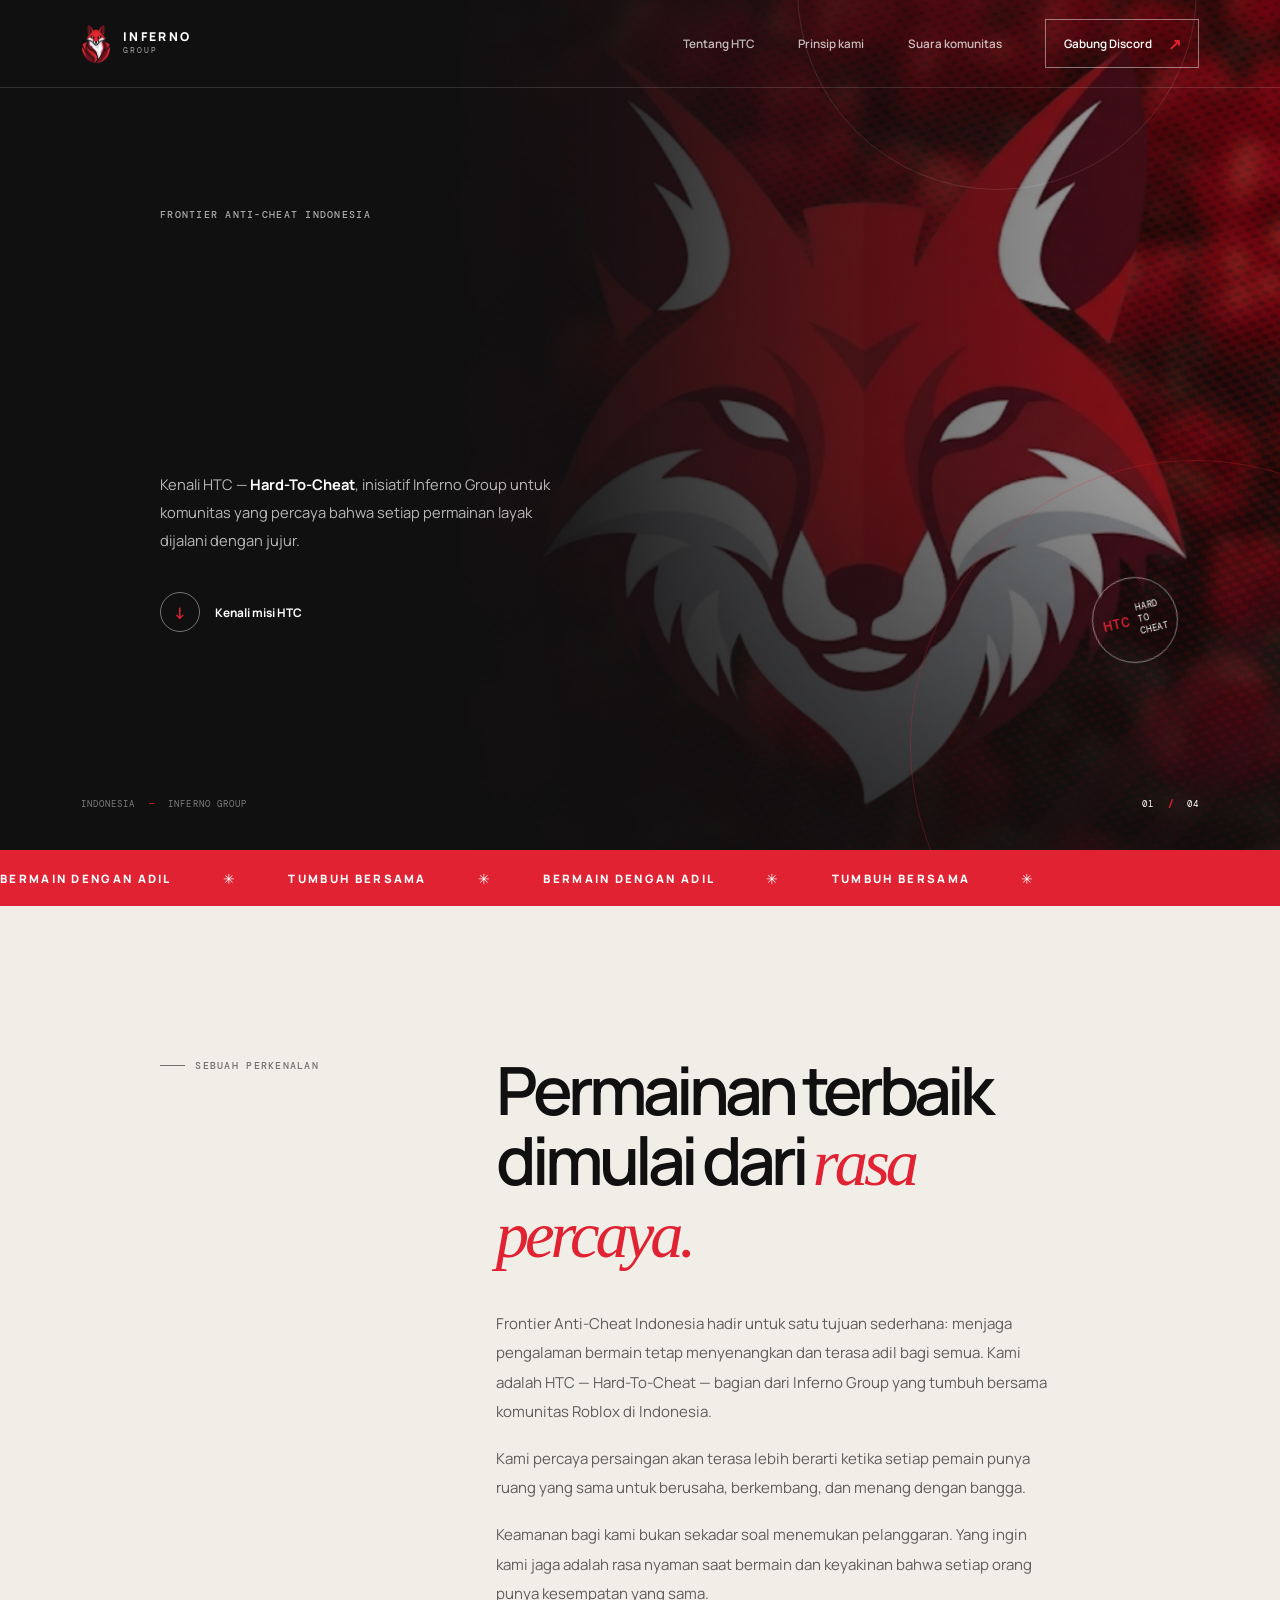
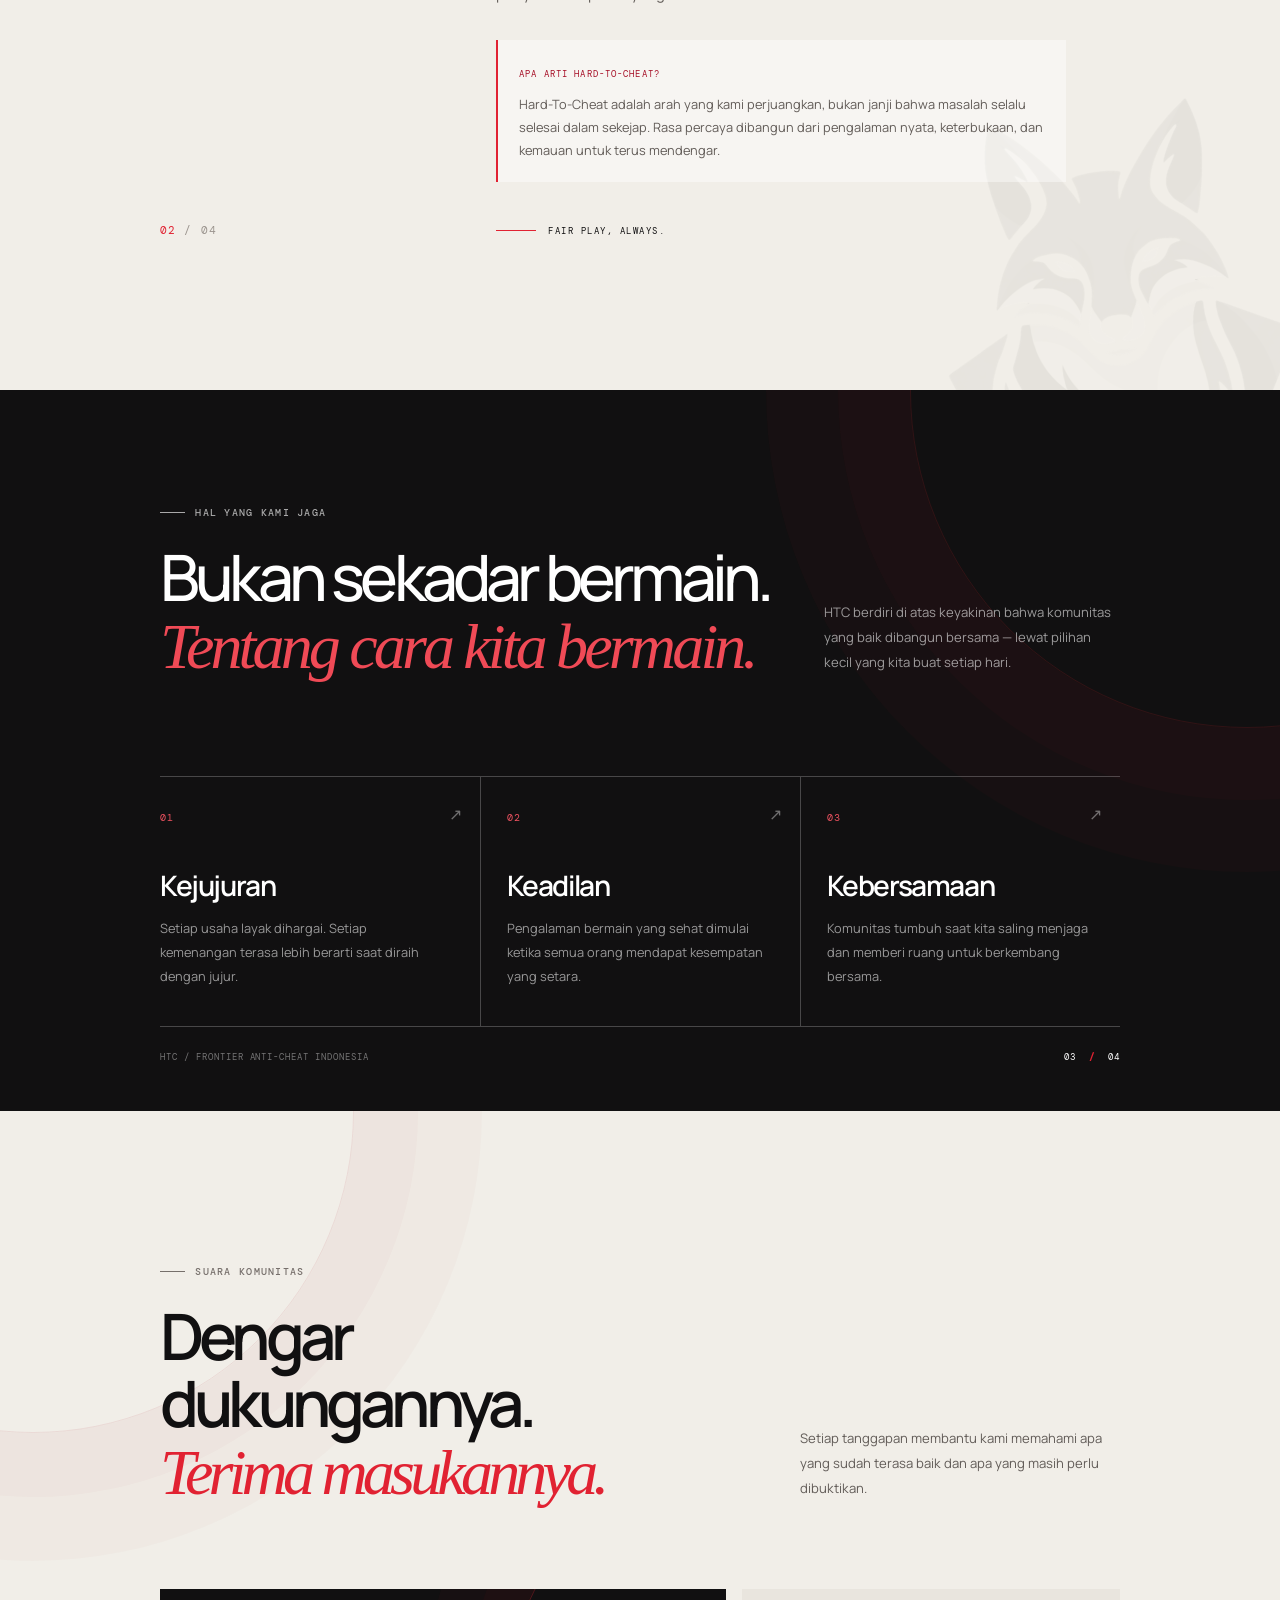
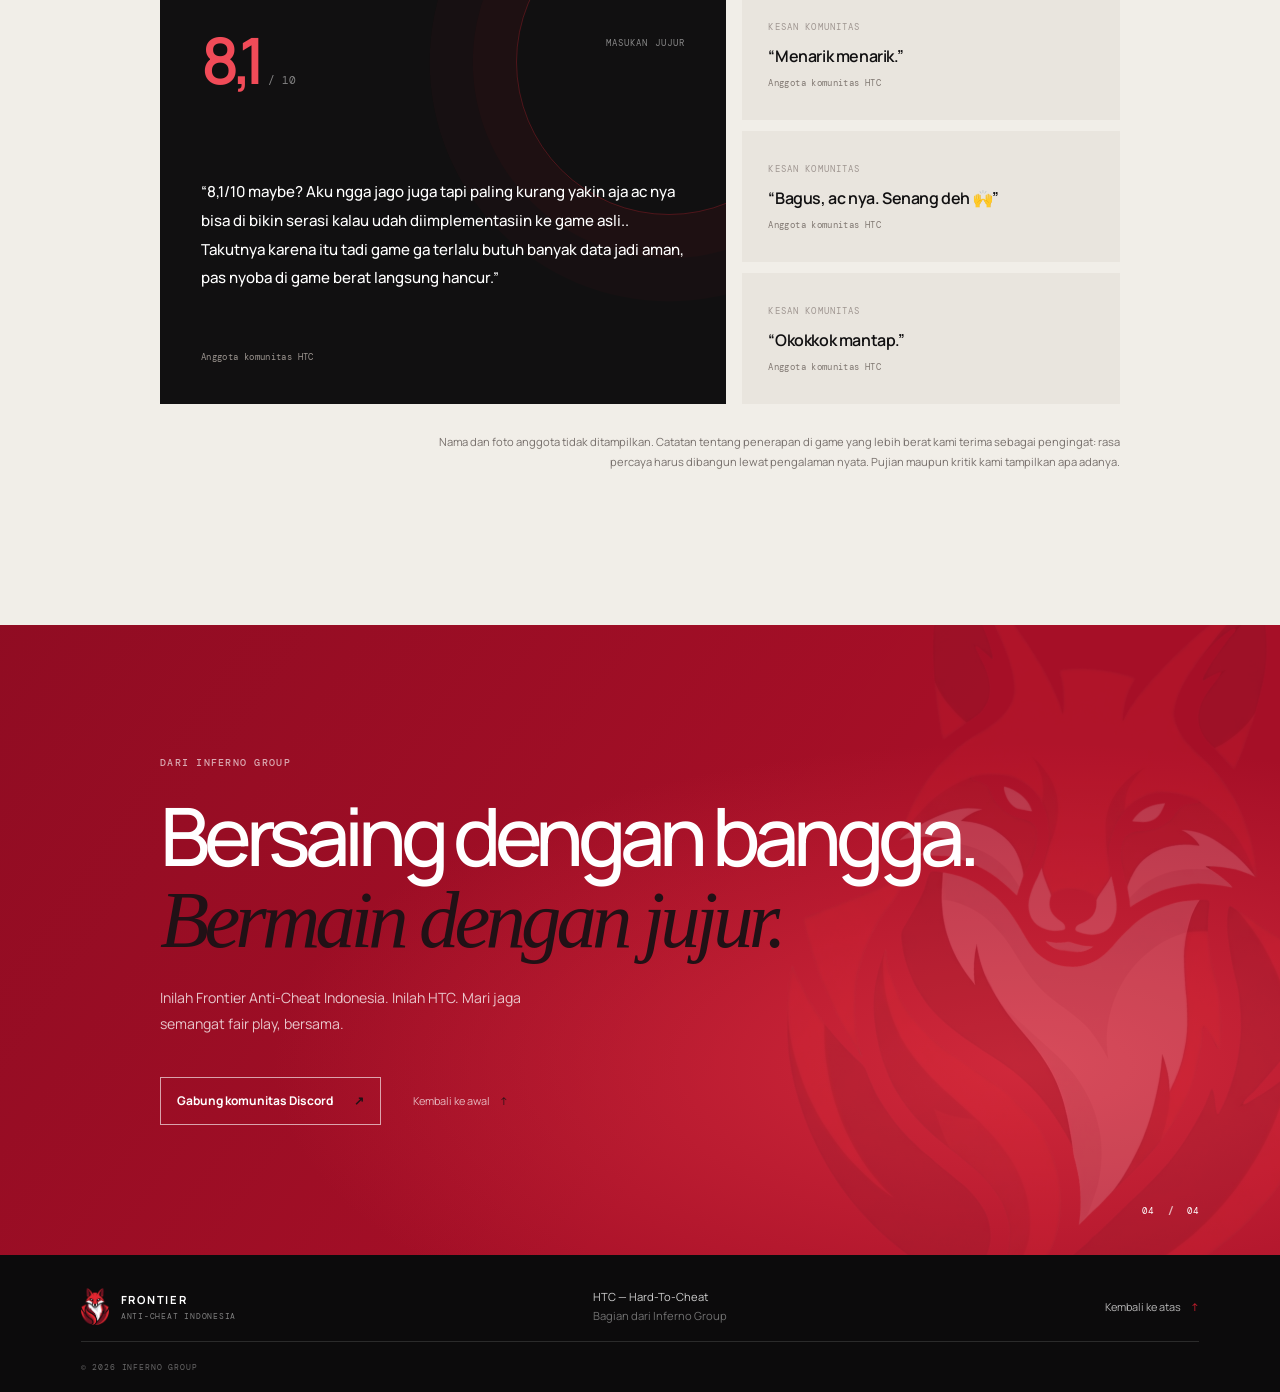
==== site/index.html @ bfa8ae2d "Expand HTC introduction and community feedback" ====
<!doctype html>
<html lang="id">
  <head>
    <meta charset="utf-8">
    <meta name="viewport" content="width=device-width, initial-scale=1">
    <meta name="theme-color" content="#111011">
    <meta name="description" content="Kenali Frontier Anti-Cheat Indonesia — HTC (Hard-To-Cheat), bagian dari Inferno Group. Bersama menjaga ruang bermain yang lebih adil.">
    <title>Frontier Anti-Cheat Indonesia — HTC</title>
    <link rel="icon" type="image/png" href="assets/inferno-group-mark.png">
    <link rel="stylesheet" href="styles.css">
    <script src="script.js" defer></script>
  </head>
  <body>
    <a class="skip-link" href="#main">Lewati ke konten</a>
    <div class="scroll-line" aria-hidden="true"><span id="scroll-progress"></span></div>

    <header class="site-header" id="top">
      <a class="brand" href="#top" aria-label="Frontier Anti-Cheat Indonesia, beranda">
        <img class="brand__mark" src="assets/inferno-group-mark.png" alt="">
        <span class="brand__name"><strong>INFERNO</strong><span>GROUP</span></span>
      </a>

      <button class="menu-toggle" type="button" aria-expanded="false" aria-controls="primary-nav">
        <span class="menu-toggle__label">Menu</span>
        <span class="menu-toggle__icon" aria-hidden="true"><i></i><i></i></span>
      </button>

      <nav class="nav" id="primary-nav" aria-label="Navigasi utama">
        <a href="#tentang">Tentang HTC</a>
        <a href="#prinsip">Prinsip kami</a>
        <a href="#komunitas">Suara komunitas</a>
        <a class="nav__cta" href="https://discord.gg/inferno-studios-roblox-store-1349219570304421979" target="_blank" rel="noopener noreferrer">Gabung Discord <span aria-hidden="true">↗</span></a>
      </nav>
    </header>

    <main id="main">
      <section class="hero" aria-labelledby="hero-title">
        <div class="hero__art" aria-hidden="true">
          <img src="assets/inferno-group-banner.webp" alt="">
          <span class="hero__shade"></span>
          <span class="hero__ring hero__ring--one"></span>
          <span class="hero__ring hero__ring--two"></span>
        </div>
        <div class="hero__content">
          <p class="eyebrow hero__eyebrow" data-reveal>FRONTIER ANTI-CHEAT INDONESIA</p>
          <h1 id="hero-title" data-reveal>Ruang bermain<br><em>yang lebih adil.</em></h1>
          <p class="hero__intro" data-reveal>Kenali HTC — <strong>Hard-To-Cheat</strong>, inisiatif Inferno Group untuk komunitas yang percaya bahwa setiap permainan layak dijalani dengan jujur.</p>
          <a class="round-link" href="#tentang" data-reveal>
            <span class="round-link__icon" aria-hidden="true">↓</span>
            <span>Kenali misi HTC</span>
          </a>
        </div>
        <div class="hero__meta" aria-hidden="true">
          <span>INDONESIA <i>—</i> INFERNO GROUP</span>
          <span class="hero__index">01 <b>/</b> 04</span>
        </div>
        <div class="hero__stamp" aria-hidden="true"><span>HTC</span><i>HARD<br>TO<br>CHEAT</i></div>
      </section>

      <div class="ticker" aria-label="Bermain dengan adil, tumbuh bersama">
        <div class="ticker__track" aria-hidden="true">
          <span>BERMAIN DENGAN ADIL</span><b>✳</b><span>TUMBUH BERSAMA</span><b>✳</b>
          <span>BERMAIN DENGAN ADIL</span><b>✳</b><span>TUMBUH BERSAMA</span><b>✳</b>
        </div>
      </div>

      <section class="manifesto section-pad" id="tentang" aria-labelledby="manifesto-title">
        <div class="manifesto__aside" data-reveal>
          <p class="eyebrow"><span class="eyebrow__line"></span> SEBUAH PERKENALAN</p>
          <span class="manifesto__number">02<span> / 04</span></span>
        </div>
        <div class="manifesto__copy" data-reveal>
          <h2 id="manifesto-title">Permainan terbaik<br>dimulai dari <em>rasa percaya.</em></h2>
          <p>Frontier Anti-Cheat Indonesia hadir untuk satu tujuan sederhana: menjaga pengalaman bermain tetap menyenangkan dan terasa adil bagi semua. Kami adalah HTC — Hard-To-Cheat — bagian dari Inferno Group yang tumbuh bersama komunitas Roblox di Indonesia.</p>
          <p>Kami percaya persaingan akan terasa lebih berarti ketika setiap pemain punya ruang yang sama untuk berusaha, berkembang, dan menang dengan bangga.</p>
          <p>Keamanan bagi kami bukan sekadar soal menemukan pelanggaran. Yang ingin kami jaga adalah rasa nyaman saat bermain dan keyakinan bahwa setiap orang punya kesempatan yang sama.</p>
          <div class="manifesto__note" data-reveal>
            <span class="manifesto__note-label">APA ARTI HARD-TO-CHEAT?</span>
            <p>Hard-To-Cheat adalah arah yang kami perjuangkan, bukan janji bahwa masalah selalu selesai dalam sekejap. Rasa percaya dibangun dari pengalaman nyata, keterbukaan, dan kemauan untuk terus mendengar.</p>
          </div>
          <div class="signature"><span class="signature__rule"></span><span>FAIR PLAY, ALWAYS.</span></div>
        </div>
        <div class="manifesto__fox" aria-hidden="true"><img src="assets/inferno-group-mark.png" alt=""></div>
      </section>

      <section class="principles" id="prinsip" aria-labelledby="principles-title">
        <div class="principles__head">
          <div data-reveal>
            <p class="eyebrow eyebrow--light"><span class="eyebrow__line"></span> HAL YANG KAMI JAGA</p>
            <h2 id="principles-title">Bukan sekadar bermain.<br><em>Tentang cara kita bermain.</em></h2>
          </div>
          <p class="principles__lead" data-reveal>HTC berdiri di atas keyakinan bahwa komunitas yang baik dibangun bersama — lewat pilihan kecil yang kita buat setiap hari.</p>
        </div>
        <div class="principles__list">
          <article class="principle" data-reveal>
            <span class="principle__number">01</span>
            <h3>Kejujuran</h3>
            <p>Setiap usaha layak dihargai. Setiap kemenangan terasa lebih berarti saat diraih dengan jujur.</p>
            <span class="principle__mark" aria-hidden="true">↗</span>
          </article>
          <article class="principle" data-reveal>
            <span class="principle__number">02</span>
            <h3>Keadilan</h3>
            <p>Pengalaman bermain yang sehat dimulai ketika semua orang mendapat kesempatan yang setara.</p>
            <span class="principle__mark" aria-hidden="true">↗</span>
          </article>
          <article class="principle" data-reveal>
            <span class="principle__number">03</span>
            <h3>Kebersamaan</h3>
            <p>Komunitas tumbuh saat kita saling menjaga dan memberi ruang untuk berkembang bersama.</p>
            <span class="principle__mark" aria-hidden="true">↗</span>
          </article>
        </div>
        <div class="principles__bottom" aria-hidden="true"><span>HTC / FRONTIER ANTI-CHEAT INDONESIA</span><span>03 <b>/</b> 04</span></div>
      </section>

      <section class="voices section-pad" id="komunitas" aria-labelledby="voices-title">
        <div class="voices__head" data-reveal>
          <div>
            <p class="eyebrow"><span class="eyebrow__line"></span> SUARA KOMUNITAS</p>
            <h2 id="voices-title">Dengar dukungannya.<br><em>Terima masukannya.</em></h2>
          </div>
          <p>Setiap tanggapan membantu kami memahami apa yang sudah terasa baik dan apa yang masih perlu dibuktikan.</p>
        </div>
        <div class="voices__grid">
          <article class="review review--feature" data-reveal>
            <div class="review__top"><span class="review__rating">8,1<span> / 10</span></span><span class="review__label">MASUKAN JUJUR</span></div>
            <blockquote>“8,1/10 maybe? Aku ngga jago juga tapi paling kurang yakin aja ac nya bisa di bikin serasi kalau udah diimplementasiin ke game asli.. Takutnya karena itu tadi game ga terlalu butuh banyak data jadi aman, pas nyoba di game berat langsung hancur.”</blockquote>
            <p class="review__source">Anggota komunitas HTC</p>
          </article>
          <div class="voices__shorts">
            <article class="review review--short" data-reveal>
              <span class="review__label">KESAN KOMUNITAS</span>
              <blockquote>“Menarik menarik.”</blockquote>
              <p class="review__source">Anggota komunitas HTC</p>
            </article>
            <article class="review review--short" data-reveal>
              <span class="review__label">KESAN KOMUNITAS</span>
              <blockquote>“Bagus, ac nya. Senang deh 🙌”</blockquote>
              <p class="review__source">Anggota komunitas HTC</p>
            </article>
            <article class="review review--short review--last" data-reveal>
              <span class="review__label">KESAN KOMUNITAS</span>
              <blockquote>“Okokkok mantap.”</blockquote>
              <p class="review__source">Anggota komunitas HTC</p>
            </article>
          </div>
        </div>
        <p class="voices__note" data-reveal>Nama dan foto anggota tidak ditampilkan. Catatan tentang penerapan di game yang lebih berat kami terima sebagai pengingat: rasa percaya harus dibangun lewat pengalaman nyata. Pujian maupun kritik kami tampilkan apa adanya.</p>
      </section>

      <section class="closing" id="penutup" aria-labelledby="closing-title">
        <div class="closing__art" aria-hidden="true"><img src="assets/inferno-group-mark.png" alt=""></div>
        <div class="closing__content" data-reveal>
          <p class="eyebrow eyebrow--light">DARI INFERNO GROUP</p>
          <h2 id="closing-title">Bersaing dengan bangga.<br><em>Bermain dengan jujur.</em></h2>
          <p>Inilah Frontier Anti-Cheat Indonesia. Inilah HTC. Mari jaga semangat fair play, bersama.</p>
          <div class="closing__actions">
            <a class="closing__link closing__link--discord" href="https://discord.gg/inferno-studios-roblox-store-1349219570304421979" target="_blank" rel="noopener noreferrer"><span>Gabung komunitas Discord</span><span aria-hidden="true">↗</span></a>
            <a class="closing__back" href="#top">Kembali ke awal <span aria-hidden="true">↑</span></a>
          </div>
        </div>
        <span class="closing__note" aria-hidden="true">04 <b>/</b> 04</span>
      </section>
    </main>

    <footer class="site-footer">
      <a class="footer-brand" href="#top" aria-label="Kembali ke atas">
        <img src="assets/inferno-group-mark.png" alt="">
        <span><strong>FRONTIER</strong><small>ANTI-CHEAT INDONESIA</small></span>
      </a>
      <p>HTC — Hard-To-Cheat<br><span>Bagian dari Inferno Group</span></p>
      <a class="footer-top" href="#top">Kembali ke atas <span aria-hidden="true">↑</span></a>
      <small class="footer-copy">© <span id="year">2026</span> INFERNO GROUP</small>
    </footer>
  </body>
</html>
---- site/styles.css ----
@import url('https://fonts.googleapis.com/css2?family=DM+Mono:wght@400;500&family=Manrope:wght@400;500;600;700;800&display=swap');

:root {
  color-scheme: light;
  --ink: #111011;
  --ink-soft: #292628;
  --paper: #f1eee8;
  --paper-warm: #e9e5de;
  --muted: #a7a09a;
  --red: #e12232;
  --red-dark: #a60f27;
  --line: rgba(17, 16, 17, .16);
  --mono: 'DM Mono', 'Courier New', monospace;
  --sans: 'Manrope', 'Arial', sans-serif;
}

* { box-sizing: border-box; }
html { scroll-behavior: smooth; scroll-padding-top: 5.5rem; }
body { margin: 0; background: var(--paper); color: var(--ink); font-family: var(--sans); -webkit-font-smoothing: antialiased; }
::selection { color: #fff; background: var(--red); }
a { color: inherit; text-decoration: none; }
button { color: inherit; font: inherit; }
:focus-visible { outline: 2px solid var(--red); outline-offset: 4px; }

.skip-link { position: fixed; z-index: 100; top: .75rem; left: .75rem; padding: .75rem 1rem; color: #fff; background: var(--red); transform: translateY(-160%); }
.skip-link:focus { transform: translateY(0); }
.scroll-line { position: fixed; z-index: 50; top: 0; left: 0; width: 100%; height: 2px; pointer-events: none; }
.scroll-line span { display: block; height: 100%; width: 0; background: var(--red); }

.site-header { position: absolute; z-index: 20; top: 0; left: 0; display: flex; align-items: center; justify-content: space-between; width: 100%; height: 88px; padding: 0 clamp(1.25rem, 6.3vw, 7.5rem); color: #fff; border-bottom: 1px solid rgba(255,255,255,.14); }
.brand { display: inline-flex; align-items: center; gap: .7rem; }
.brand__mark { display: block; width: 31px; height: 38px; object-fit: contain; }
.brand__name { display: grid; gap: 1px; line-height: 1; letter-spacing: .15em; }
.brand__name strong { font-size: .76rem; font-weight: 800; }
.brand__name span { color: rgba(255,255,255,.62); font: .52rem var(--mono); letter-spacing: .26em; }
.nav { display: flex; align-items: center; gap: clamp(1.5rem, 3.4vw, 3.8rem); font-size: .73rem; font-weight: 600; }
.nav > a:not(.nav__cta) { color: rgba(255,255,255,.72); transition: color .2s ease; }
.nav > a:not(.nav__cta):hover { color: #fff; }
.nav > a[aria-current="location"]:not(.nav__cta) { color: #fff; text-decoration: underline; text-decoration-color: var(--red); text-underline-offset: .45rem; }
.nav__cta { display: inline-flex; align-items: center; gap: 1rem; padding: .76rem 1.1rem; border: 1px solid rgba(255,255,255,.45); transition: background .2s ease, color .2s ease, border-color .2s ease; }
.nav__cta:hover { color: var(--ink); background: var(--paper); border-color: var(--paper); }
.nav__cta span { color: var(--red); font-size: 1rem; }
.menu-toggle { display: none; }

.hero { position: relative; isolation: isolate; display: flex; min-height: min(850px, 100svh); min-height: max(700px, min(850px, 100svh)); overflow: hidden; align-items: center; padding: 140px clamp(1.25rem, 12.5vw, 15rem) 118px clamp(1.25rem, 12.5vw, 15rem); color: #fff; background: var(--ink); }
.hero__art { position: absolute; z-index: -2; inset: 0 0 0 35%; overflow: hidden; transition: transform .7s cubic-bezier(.2,.7,.2,1); will-change: transform; }
.hero__art > img { width: 100%; height: 100%; object-fit: cover; object-position: 48% 50%; opacity: .78; transform: scale(1.06); animation: art-arrive 1.6s cubic-bezier(.2,.7,.2,1) both, art-drift 22s ease-in-out 1.6s infinite alternate; }
.hero__shade { position: absolute; inset: 0; background: linear-gradient(90deg, #111011 0%, rgba(17,16,17,.95) 12%, rgba(17,16,17,.55) 48%, rgba(17,16,17,.08) 100%), linear-gradient(0deg, rgba(17,16,17,.66), transparent 45%); }
.hero__content { position: relative; z-index: 1; width: min(660px, 62vw); padding-bottom: 2rem; }
.eyebrow { display: flex; align-items: center; gap: .65rem; margin: 0 0 1.6rem; color: #766f6b; font: 500 .61rem var(--mono); letter-spacing: .13em; }
.hero__eyebrow, .eyebrow--light { color: rgba(255,255,255,.64); }
.eyebrow__line { display: inline-block; width: 25px; height: 1px; background: currentColor; }
.hero h1 { margin: 0; font-size: clamp(3.7rem, 7.45vw, 7.6rem); font-weight: 600; letter-spacing: -.078em; line-height: .99; }
.hero h1 em, .manifesto h2 em, .principles h2 em, .closing h2 em { color: var(--red); font-family: Georgia, 'Times New Roman', serif; font-weight: 400; letter-spacing: -.06em; }
.hero__intro { max-width: 400px; margin: 2rem 0 0; color: rgba(255,255,255,.7); font-size: .92rem; line-height: 1.9; }
.hero__intro strong { color: #fff; font-weight: 700; }
.round-link { display: inline-flex; align-items: center; gap: .95rem; margin-top: 2.3rem; font-size: .74rem; font-weight: 700; }
.round-link__icon { display: grid; width: 40px; height: 40px; place-items: center; border: 1px solid rgba(255,255,255,.42); border-radius: 50%; color: var(--red); font-size: 1rem; transition: transform .3s ease, background .3s ease, border-color .3s ease; }
.round-link:hover .round-link__icon { transform: translateY(4px); color: #fff; background: var(--red); border-color: var(--red); }
.hero__meta { position: absolute; right: clamp(1.25rem, 6.3vw, 7.5rem); bottom: 2.5rem; left: clamp(1.25rem, 6.3vw, 7.5rem); display: flex; justify-content: space-between; color: rgba(255,255,255,.46); font: .57rem var(--mono); letter-spacing: .12em; }
.hero__meta i, .hero__index b, .principles__bottom b, .closing__note b { padding: 0 .45rem; color: var(--red); font-style: normal; }
.hero__index { color: #fff; }
.hero__stamp { position: absolute; right: 8%; bottom: 22%; display: flex; align-items: center; gap: .55rem; width: 86px; height: 86px; justify-content: center; border: 1px solid rgba(255,255,255,.48); border-radius: 50%; color: #fff; font: .57rem var(--mono); letter-spacing: .08em; transform: rotate(-13deg); animation: stamp-float 7s ease-in-out infinite; }
.hero__stamp span { color: var(--red); font-size: .9rem; font-weight: 500; }
.hero__stamp i { font-style: normal; line-height: 1.35; }
.hero__ring { position: absolute; display: block; width: 400px; height: 400px; border: 1px solid rgba(255,255,255,.11); border-radius: 50%; }
.hero__ring--one { top: -210px; right: 10%; }
.hero__ring--two { right: -200px; bottom: -180px; width: 570px; height: 570px; border-color: rgba(225,34,50,.28); }
.hero__ring--one { animation: ring-turn 42s linear infinite; }
.hero__ring--two { animation: ring-breathe 9s ease-in-out infinite alternate; }

.ticker { overflow: hidden; padding: 1.2rem 0 1.1rem; color: #fff; background: var(--red); }
.ticker__track { display: flex; width: max-content; align-items: center; gap: clamp(1.6rem, 4vw, 4rem); animation: ticker-scroll 33s linear infinite; font-size: clamp(.65rem, .9vw, .82rem); font-weight: 800; letter-spacing: .2em; white-space: nowrap; }
.ticker__track b { font-size: .9rem; font-weight: 400; }

.section-pad { padding: clamp(6rem, 12vw, 12rem) clamp(1.25rem, 12.5vw, 15rem); }
.manifesto { position: relative; display: grid; min-height: 700px; grid-template-columns: 1fr 2.1fr; gap: 3vw; overflow: hidden; }
.manifesto__aside { position: relative; z-index: 1; display: flex; flex-direction: column; justify-content: space-between; align-items: flex-start; }
.manifesto__number { color: var(--red); font: .7rem var(--mono); letter-spacing: .1em; }
.manifesto__number span { color: #9b948e; }
.manifesto__copy { position: relative; z-index: 2; max-width: 700px; }
.manifesto h2 { max-width: 760px; margin: -.25rem 0 2.5rem; font-size: clamp(2.8rem, 5.2vw, 5.5rem); font-weight: 600; letter-spacing: -.075em; line-height: 1.04; }
.manifesto h2 em { color: var(--red); }
.manifesto__copy > p { max-width: 560px; margin: 0 0 1.1rem; color: #625c58; font-size: .94rem; line-height: 1.95; }
.signature { display: flex; align-items: center; gap: .8rem; margin-top: 2.7rem; color: var(--ink); font: .58rem var(--mono); letter-spacing: .16em; }
.signature__rule { width: 40px; height: 1px; background: var(--red); }
.manifesto__fox { position: absolute; right: -1.5%; bottom: -18%; width: min(28vw, 370px); opacity: .055; filter: grayscale(1); transform: rotate(-8deg); }
.manifesto__fox img { display: block; width: 100%; animation: fox-drift 11s ease-in-out infinite alternate; }
.manifesto__note { max-width: 570px; margin-top: 2rem; padding: 1.25rem 1.35rem 1.2rem; border-left: 2px solid var(--red); background: rgba(255,255,255,.4); }
.manifesto__note-label { color: var(--red-dark); font: .58rem var(--mono); letter-spacing: .12em; }
.manifesto__note p { margin: .7rem 0 0; color: #625c58; font-size: .8rem; line-height: 1.8; }

.principles { position: relative; overflow: hidden; padding: clamp(5rem, 9vw, 9rem) clamp(1.25rem, 12.5vw, 15rem) 2rem; color: #fff; background: var(--ink); }
.principles::before { position: absolute; top: -21rem; right: -19rem; width: 42rem; height: 42rem; border: 1px solid rgba(225,34,50,.15); border-radius: 50%; content: ''; box-shadow: 0 0 0 4.5rem rgba(225,34,50,.025), 0 0 0 9rem rgba(225,34,50,.025); }
.principles::before { animation: contour-drift 28s ease-in-out infinite alternate; }
.principles__head { position: relative; display: grid; grid-template-columns: 1.35fr .65fr; align-items: end; gap: 3rem; }
.principles h2 { margin: 0; font-size: clamp(2.5rem, 5vw, 5.2rem); font-weight: 500; letter-spacing: -.075em; line-height: 1.04; }
.principles h2 em { color: #f04a56; }
.principles__lead { max-width: 325px; margin: 0 0 .35rem auto; color: rgba(255,255,255,.58); font-size: .82rem; line-height: 1.9; }
.principles__list { position: relative; display: grid; grid-template-columns: repeat(3, 1fr); gap: 0; margin-top: clamp(4rem, 7.5vw, 7.8rem); border-top: 1px solid rgba(255,255,255,.23); }
.principle { position: relative; min-height: 250px; padding: 1.7rem clamp(1rem, 2vw, 2rem) 2rem 0; border-bottom: 1px solid rgba(255,255,255,.23); transition: background .3s ease, padding .3s ease; }
.principle::after { position: absolute; right: 0; bottom: -1px; left: 0; height: 2px; background: var(--red); content: ''; transform: scaleX(0); transform-origin: left; transition: transform .45s cubic-bezier(.2,.7,.2,1); }
.principle:hover::after { transform: scaleX(1); }
.principle + .principle { padding-left: clamp(1rem, 2vw, 2rem); border-left: 1px solid rgba(255,255,255,.23); }
.principle:hover { background: linear-gradient(180deg, rgba(225,34,50,.08), transparent); padding-top: 1.4rem; }
.principle__number { color: #ee5260; font: .65rem var(--mono); letter-spacing: .09em; }
.principle h3 { margin: 2.5rem 0 .8rem; font-size: clamp(1.5rem, 2.2vw, 2.15rem); font-weight: 600; letter-spacing: -.05em; }
.principle p { max-width: 270px; margin: 0; color: rgba(255,255,255,.57); font-size: .8rem; line-height: 1.85; }
.principle__mark { position: absolute; top: 1.6rem; right: 1.1rem; color: rgba(255,255,255,.4); font-size: 1rem; transition: transform .25s ease, color .25s ease; }
.principle:hover .principle__mark { color: var(--red); transform: translate(3px,-3px); }
.principles__bottom { display: flex; justify-content: space-between; padding: 1.5rem 0 1rem; color: rgba(255,255,255,.42); font: .55rem var(--mono); letter-spacing: .11em; }
.principles__bottom > span:last-child { color: #fff; }

.voices { position: relative; overflow: hidden; background: var(--paper); }
.voices::before { position: absolute; top: -20rem; left: -18rem; width: 40rem; height: 40rem; border: 1px solid rgba(166,15,39,.09); border-radius: 50%; content: ''; box-shadow: 0 0 0 4rem rgba(166,15,39,.025), 0 0 0 8rem rgba(166,15,39,.02); animation: contour-drift 32s ease-in-out infinite alternate-reverse; }
.voices__head { position: relative; display: grid; grid-template-columns: 1.25fr .75fr; align-items: end; gap: 3rem; }
.voices__head h2 { margin: 0; font-size: clamp(2.7rem, 5vw, 5.15rem); font-weight: 600; letter-spacing: -.075em; line-height: 1.04; }
.voices__head h2 em { color: var(--red); font-family: Georgia, 'Times New Roman', serif; font-weight: 400; }
.voices__head > p { max-width: 320px; margin: 0 0 .35rem auto; color: #625c58; font-size: .82rem; line-height: 1.9; }
.voices__grid { position: relative; display: grid; grid-template-columns: 1.2fr .8fr; gap: 1rem; margin-top: clamp(3.5rem, 6.5vw, 6.5rem); }
.review { position: relative; overflow: hidden; }
.review--feature { display: flex; min-height: 415px; flex-direction: column; justify-content: space-between; padding: clamp(1.6rem, 3.2vw, 3.2rem); color: #fff; background: var(--ink); }
.review--feature::before { position: absolute; top: -5rem; right: -6rem; width: 19rem; height: 19rem; border: 1px solid rgba(225,34,50,.3); border-radius: 50%; content: ''; box-shadow: 0 0 0 2.7rem rgba(225,34,50,.035), 0 0 0 5.4rem rgba(225,34,50,.025); animation: review-orbit 34s linear infinite; }
.review__top { position: relative; display: flex; align-items: flex-start; justify-content: space-between; gap: 1rem; }
.review__rating { color: #f14b58; font-size: clamp(2.7rem, 5vw, 4.7rem); font-weight: 600; letter-spacing: -.09em; line-height: .95; }
.review__rating span { color: rgba(255,255,255,.48); font: .7rem var(--mono); letter-spacing: 0; }
.review__label { color: #9f9691; font: .55rem var(--mono); letter-spacing: .13em; }
.review--feature .review__label { padding-top: .45rem; color: rgba(255,255,255,.5); }
.review--feature blockquote { position: relative; max-width: 660px; margin: 3rem 0 1.2rem; font-size: clamp(.9rem, 1.18vw, 1.08rem); font-weight: 500; line-height: 1.9; }
.review__source { position: relative; margin: 0; color: #9c9590; font: .57rem var(--mono); letter-spacing: .04em; }
.voices__shorts { display: grid; grid-template-rows: repeat(3, 1fr); gap: .7rem; }
.review--short { display: flex; min-height: 125px; flex-direction: column; justify-content: center; padding: 1.3rem 1.5rem; border-left: 2px solid transparent; background: var(--paper-warm); transition: transform .35s cubic-bezier(.2,.7,.2,1), border-color .25s ease, background .25s ease; }
.review--short:hover { border-color: var(--red); background: #fff; transform: translateX(6px); }
.review--short blockquote { margin: .75rem 0 .65rem; font-size: 1rem; font-weight: 600; letter-spacing: -.025em; }
.review--short .review__source { color: #807872; }
.voices__note { position: relative; max-width: 700px; margin: 1.7rem 0 0 auto; color: #766f6b; font-size: .7rem; line-height: 1.8; text-align: right; }

.closing { position: relative; isolation: isolate; display: flex; min-height: 630px; align-items: center; overflow: hidden; padding: clamp(5rem, 10vw, 10rem) clamp(1.25rem, 12.5vw, 15rem); color: #fff; background: var(--red-dark); }
.closing::before { position: absolute; z-index: -1; inset: 0; background: radial-gradient(ellipse at 80% 70%, rgba(238,59,73,.58), transparent 52%), linear-gradient(125deg, rgba(88,4,23,.28), transparent 60%); content: ''; }
.closing__art { position: absolute; z-index: -1; top: 50%; right: -5vw; width: min(43vw, 570px); opacity: .16; transform: translateY(-50%) rotate(6deg); animation: closing-drift 12s ease-in-out infinite alternate; }
.closing__art img { display: block; width: 100%; }
.closing__content { max-width: 850px; }
.closing h2 { margin: 0; font-size: clamp(2.8rem, 6.3vw, 6.35rem); font-weight: 500; letter-spacing: -.075em; line-height: 1.01; }
.closing h2 em { color: #211116; }
.closing__content > p:not(.eyebrow) { max-width: 410px; margin: 1.5rem 0 0; color: rgba(255,255,255,.76); font-size: .88rem; line-height: 1.85; }
.closing__actions { display: flex; align-items: center; flex-wrap: wrap; gap: 1.3rem 2rem; margin-top: 2.5rem; }
.closing__link { display: inline-flex; align-items: center; gap: 1.3rem; padding: .9rem 1rem; border: 1px solid rgba(255,255,255,.62); font-size: .75rem; font-weight: 700; transition: color .25s ease, background .25s ease, border-color .25s ease; }
.closing__link span:last-child { color: #211116; transition: transform .25s ease; }
.closing__link:hover { color: var(--ink); background: var(--paper); border-color: var(--paper); }
.closing__link:hover span:last-child { transform: translate(3px,-3px); }
.closing__back { color: rgba(255,255,255,.7); font-size: .68rem; }
.closing__back span { display: inline-block; padding-left: .5rem; color: #211116; transition: transform .25s ease; }
.closing__back:hover span { transform: translateY(-4px); }
.closing__note { position: absolute; right: clamp(1.25rem, 6.3vw, 7.5rem); bottom: 2.4rem; font: .58rem var(--mono); letter-spacing: .12em; }
.closing__note b { color: rgba(255,255,255,.65); }

.site-footer { display: grid; grid-template-columns: 1fr 1fr auto; align-items: center; gap: 1rem; padding: 2rem clamp(1.25rem, 6.3vw, 7.5rem) 1.2rem; color: #fff; background: #0c0b0c; }
.footer-brand { display: inline-flex; align-items: center; gap: .7rem; width: max-content; }
.footer-brand img { width: 29px; height: 37px; object-fit: contain; }
.footer-brand span { display: grid; gap: .2rem; }
.footer-brand strong { font-size: .7rem; letter-spacing: .15em; }
.footer-brand small { color: rgba(255,255,255,.48); font: .48rem var(--mono); letter-spacing: .1em; }
.site-footer > p { margin: 0; color: rgba(255,255,255,.8); font-size: .7rem; line-height: 1.7; }
.site-footer > p span { color: rgba(255,255,255,.42); }
.footer-top { justify-self: end; color: rgba(255,255,255,.7); font-size: .68rem; }
.footer-top span { padding-left: .55rem; color: var(--red); }
.footer-copy { grid-column: 1 / -1; padding-top: 1.2rem; border-top: 1px solid rgba(255,255,255,.13); color: rgba(255,255,255,.38); font: .53rem var(--mono); letter-spacing: .1em; }

[data-reveal] { opacity: 1; transform: none; }
.motion-ready [data-reveal] { opacity: 0; transform: translateY(22px); transition: opacity .75s ease, transform .75s cubic-bezier(.2,.7,.2,1); }
.motion-ready [data-reveal].is-visible { opacity: 1; transform: translateY(0); }
.motion-ready .hero h1[data-reveal] { clip-path: inset(0 0 100% 0); transform: none; transition: clip-path .95s cubic-bezier(.2,.7,.2,1) .08s, opacity .75s ease .08s; }
.motion-ready .hero h1[data-reveal].is-visible { clip-path: inset(0); transform: none; }
.motion-ready .hero__intro[data-reveal] { transition-delay: .16s; }
.motion-ready .hero .round-link[data-reveal] { transition-delay: .23s; }
.motion-ready .principle:nth-child(2) { transition-delay: .1s; }
.motion-ready .principle:nth-child(3) { transition-delay: .2s; }
.motion-ready .voices__shorts .review:nth-child(2) { transition-delay: .08s; }
.motion-ready .voices__shorts .review:nth-child(3) { transition-delay: .16s; }

@keyframes art-arrive { from { opacity: .15; clip-path: inset(0 0 0 38%); transform: scale(1.16); } to { opacity: .78; clip-path: inset(0); transform: scale(1.06); } }
@keyframes art-drift { from { transform: scale(1.06) translate3d(0,0,0); } to { transform: scale(1.1) translate3d(-1.2%, .6%, 0); } }
@keyframes stamp-float { 50% { transform: translateY(-9px) rotate(-9deg); } }
@keyframes ticker-scroll { to { transform: translateX(-50%); } }
@keyframes closing-drift { to { transform: translate(1.5%, -52%) rotate(2deg); } }
@keyframes ring-turn { to { transform: rotate(360deg); } }
@keyframes ring-breathe { from { opacity: .35; transform: scale(.98); } to { opacity: 1; transform: scale(1.035); } }
@keyframes fox-drift { from { transform: translateY(0) rotate(-2deg); } to { transform: translateY(-13px) rotate(3deg); } }
@keyframes contour-drift { from { transform: translate3d(0,0,0) rotate(0); } to { transform: translate3d(2.5%,1.8%,0) rotate(8deg); } }
@keyframes review-orbit { to { transform: rotate(360deg); } }

@media (max-width: 900px) {
  .site-header { height: 76px; padding-inline: 1.5rem; }
  .hero { min-height: max(690px, 92svh); padding: 128px 8vw 110px; }
  .hero__content { width: min(620px, 75vw); }
  .hero__art { left: 24%; }
  .hero__shade { background: linear-gradient(90deg, #111011 0%, rgba(17,16,17,.87) 20%, rgba(17,16,17,.32) 100%), linear-gradient(0deg, rgba(17,16,17,.75), transparent 55%); }
  .hero__meta { right: 1.5rem; left: 1.5rem; }
  .hero__stamp { right: 7%; bottom: 24%; }
  .section-pad, .principles, .closing { padding-inline: 8vw; }
  .manifesto { min-height: 620px; grid-template-columns: .72fr 2fr; }
  .manifesto__fox { right: -5%; bottom: -10%; width: 36vw; }
  .site-footer { padding-inline: 1.5rem; }
}

@media (max-width: 640px) {
  html { scroll-padding-top: 4.5rem; }
  .site-header { height: 70px; padding-inline: 1.1rem; }
  .brand__mark { width: 26px; height: 33px; }
  .brand__name strong { font-size: .68rem; }
  .menu-toggle { display: inline-flex; align-items: center; gap: .6rem; padding: .6rem 0 .6rem .6rem; border: 0; background: transparent; color: #fff; font: .6rem var(--mono); letter-spacing: .08em; }
  .menu-toggle__icon { display: grid; gap: 5px; width: 17px; }
  .menu-toggle__icon i { display: block; width: 17px; height: 1px; background: #fff; transition: transform .2s ease; }
  .menu-toggle[aria-expanded="true"] .menu-toggle__icon i:first-child { transform: translateY(3px) rotate(45deg); }
  .menu-toggle[aria-expanded="true"] .menu-toggle__icon i:last-child { transform: translateY(-3px) rotate(-45deg); }
  .nav { position: absolute; top: 69px; right: 0; left: 0; display: grid; gap: 0; padding: .2rem 1.1rem 1rem; background: rgba(17,16,17,.97); opacity: 0; pointer-events: none; transform: translateY(-8px); transition: opacity .2s ease, transform .2s ease; }
  .nav.is-open { opacity: 1; pointer-events: auto; transform: translateY(0); }
  .nav > a:not(.nav__cta) { padding: 1rem .1rem; border-bottom: 1px solid rgba(255,255,255,.13); }
  .nav__cta { justify-content: space-between; margin-top: .8rem; }
  .hero { min-height: max(690px, 94svh); align-items: flex-end; padding: 150px 1.35rem 115px; }
  .hero__art { inset: 0 -20% 0 5%; }
  .hero__art > img { object-position: 51% 45%; }
  .hero__shade { background: linear-gradient(90deg, rgba(17,16,17,.6), rgba(17,16,17,.12)), linear-gradient(0deg, #111011 0%, rgba(17,16,17,.9) 21%, rgba(17,16,17,.16) 72%); }
  .hero__content { width: 100%; padding-bottom: 0; }
  .eyebrow { font-size: .55rem; letter-spacing: .1em; }
  .hero h1 { font-size: clamp(3.35rem, 14vw, 5.2rem); }
  .hero__intro { max-width: 365px; margin-top: 1.3rem; font-size: .82rem; line-height: 1.8; }
  .round-link { margin-top: 1.6rem; }
  .hero__stamp { top: 28%; right: 9%; bottom: auto; width: 66px; height: 66px; gap: .4rem; font-size: .46rem; }
  .hero__stamp span { font-size: .72rem; }
  .hero__meta { right: 1.35rem; bottom: 1.55rem; left: 1.35rem; font-size: .48rem; }
  .ticker { padding-block: 1rem; }
  .ticker__track { gap: 1.5rem; font-size: .62rem; }
  .section-pad, .principles, .closing { padding-inline: 1.35rem; }
  .manifesto { display: block; min-height: unset; padding-block: 5rem 6rem; }
  .manifesto__aside { min-height: unset; }
  .manifesto__number { position: absolute; top: .1rem; right: 0; }
  .manifesto__copy { margin-top: 3.6rem; }
  .manifesto h2 { margin-bottom: 1.6rem; font-size: clamp(2.6rem, 11vw, 4rem); }
  .manifesto__copy > p { font-size: .84rem; line-height: 1.9; }
  .manifesto__fox { right: -10%; bottom: -7%; width: 52vw; }
  .principles { padding-top: 5.3rem; padding-bottom: 1.5rem; }
  .principles__head { display: block; }
  .principles h2 { font-size: clamp(2.5rem, 10vw, 3.7rem); }
  .principles__lead { max-width: 340px; margin: 1.5rem 0 0; font-size: .8rem; }
  .principles__list { grid-template-columns: 1fr; margin-top: 3.4rem; }
  .principle, .principle + .principle { min-height: unset; padding: 1.4rem 2rem 1.6rem 0; border-left: 0; }
  .principle h3 { margin: 1.2rem 0 .45rem; font-size: 1.55rem; }
  .principle p { max-width: 320px; font-size: .78rem; }
  .principle__mark { top: 1.35rem; right: .4rem; }
  .principles__bottom { font-size: .44rem; }
  .voices { padding-block: 5rem; }
  .voices__head { display: block; }
  .voices__head h2 { font-size: clamp(2.65rem, 10vw, 3.8rem); }
  .voices__head > p { max-width: 340px; margin: 1.4rem 0 0; font-size: .8rem; }
  .voices__grid { grid-template-columns: 1fr; gap: .7rem; margin-top: 3rem; }
  .review--feature { min-height: 395px; padding: 1.5rem; }
  .review__rating { font-size: 3.1rem; }
  .review--feature blockquote { margin-top: 2.5rem; font-size: .86rem; }
  .voices__shorts { gap: .55rem; }
  .review--short { min-height: 112px; padding: 1.05rem 1.2rem; }
  .voices__note { margin-top: 1.3rem; font-size: .65rem; text-align: left; }
  .closing { min-height: 590px; padding-top: 5rem; padding-bottom: 6.5rem; }
  .closing h2 { font-size: clamp(2.75rem, 11vw, 4.2rem); }
  .closing__content > p:not(.eyebrow) { max-width: 330px; font-size: .81rem; }
  .closing__actions { align-items: flex-start; flex-direction: column; gap: 1.1rem; margin-top: 2rem; }
  .closing__art { top: 52%; right: -28%; width: 78vw; opacity: .13; }
  .closing__note { right: 1.35rem; bottom: 1.5rem; font-size: .48rem; }
  .site-footer { grid-template-columns: 1fr auto; gap: 1.2rem .7rem; padding: 1.5rem 1.35rem 1rem; }
  .site-footer > p { grid-column: 1 / -1; grid-row: 2; font-size: .66rem; }
  .footer-top { grid-column: 2; grid-row: 1; font-size: .6rem; }
  .footer-copy { grid-row: 3; }
}

@media (prefers-reduced-motion: reduce) {
  *, *::before, *::after { scroll-behavior: auto !important; animation-duration: .01ms !important; animation-iteration-count: 1 !important; transition-duration: .01ms !important; }
  .motion-ready [data-reveal] { opacity: 1; transform: none; }
}
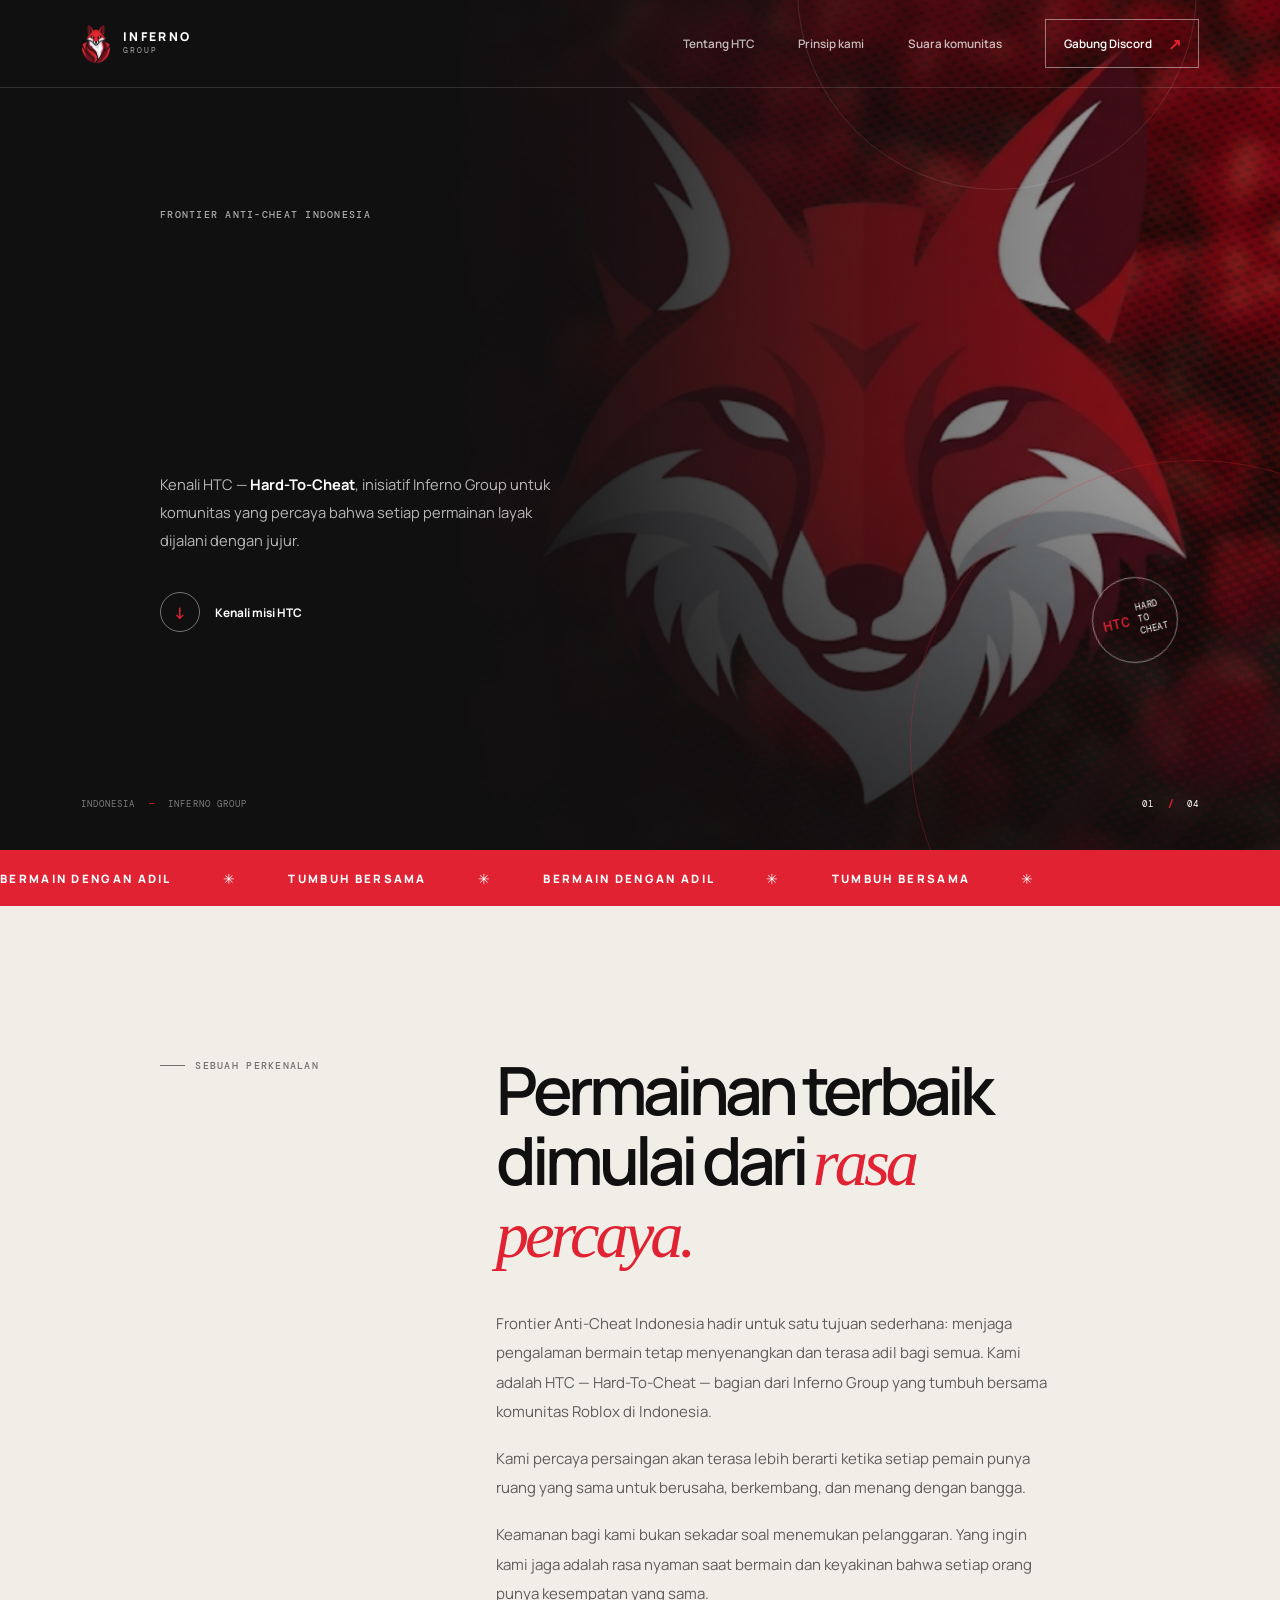
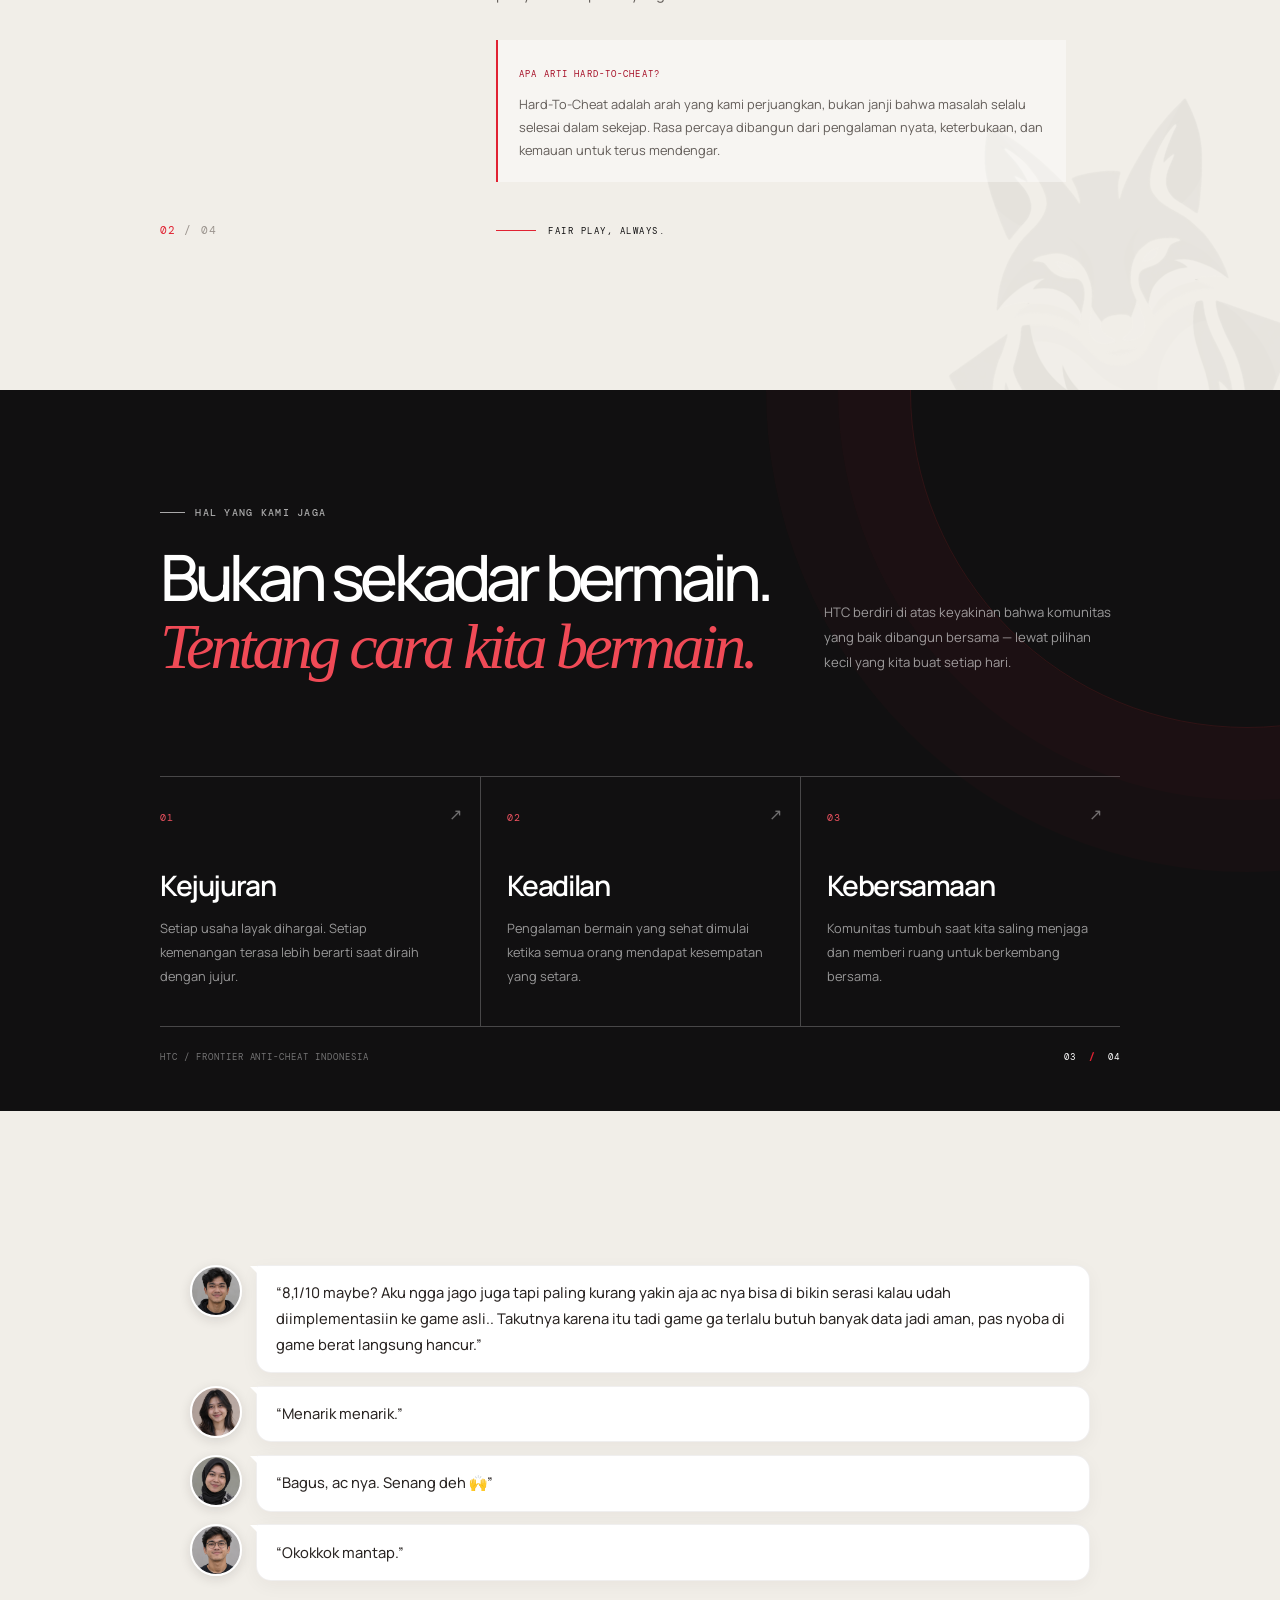
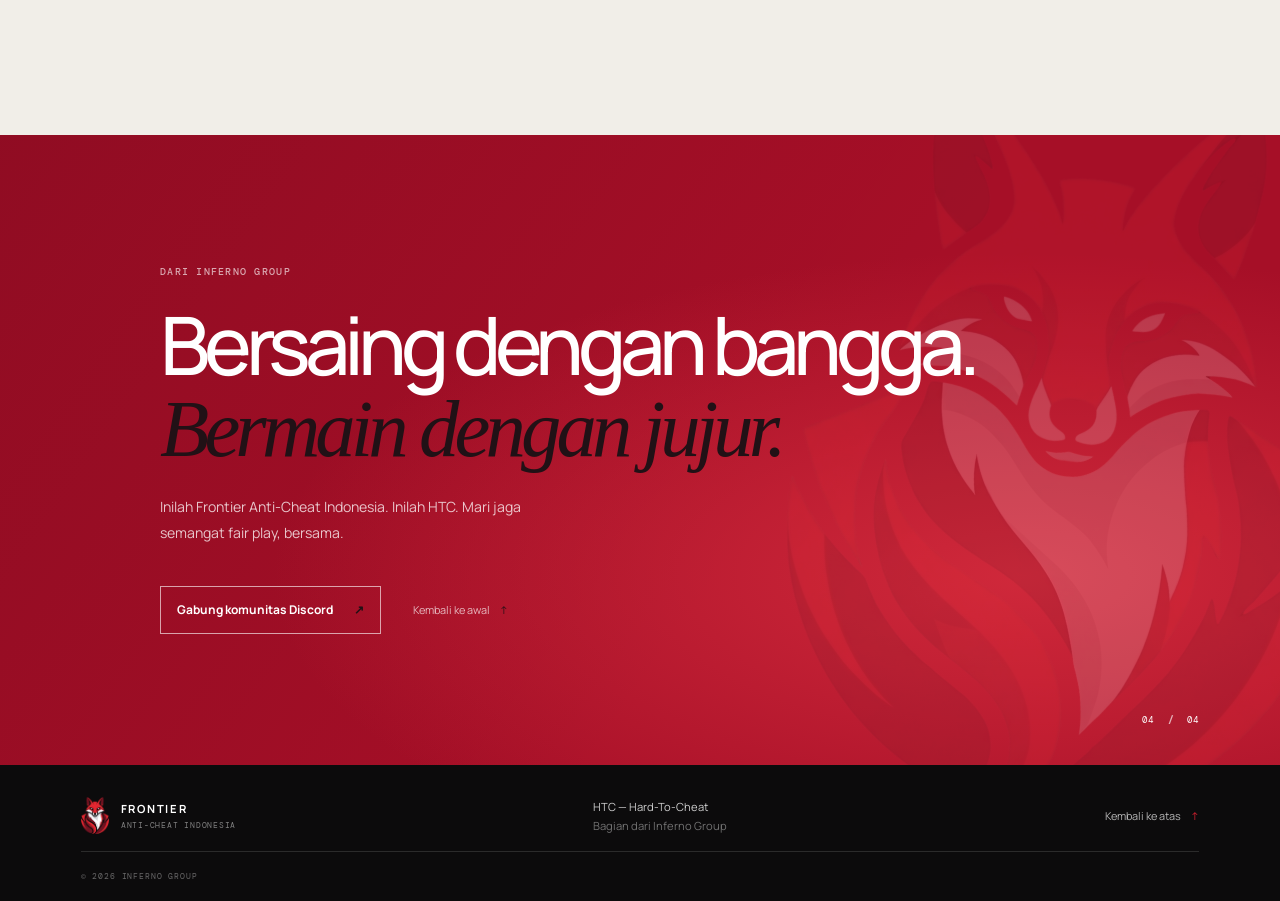
==== commit 952df052: "Simplify community messages with profile photos" ====
--- a/site/index.html
+++ b/site/index.html
@@ -114,39 +114,25 @@
         <div class="principles__bottom" aria-hidden="true"><span>HTC / FRONTIER ANTI-CHEAT INDONESIA</span><span>03 <b>/</b> 04</span></div>
       </section>
 
-      <section class="voices section-pad" id="komunitas" aria-labelledby="voices-title">
-        <div class="voices__head" data-reveal>
-          <div>
-            <p class="eyebrow"><span class="eyebrow__line"></span> SUARA KOMUNITAS</p>
-            <h2 id="voices-title">Dengar dukungannya.<br><em>Terima masukannya.</em></h2>
-          </div>
-          <p>Setiap tanggapan membantu kami memahami apa yang sudah terasa baik dan apa yang masih perlu dibuktikan.</p>
+      <section class="voices section-pad" id="komunitas" aria-label="Suara komunitas">
+        <div class="voices__grid">
+          <article class="community-message" data-reveal>
+            <span class="community-message__avatar community-message__avatar--one" aria-hidden="true"></span>
+            <blockquote class="community-message__text">“8,1/10 maybe? Aku ngga jago juga tapi paling kurang yakin aja ac nya bisa di bikin serasi kalau udah diimplementasiin ke game asli.. Takutnya karena itu tadi game ga terlalu butuh banyak data jadi aman, pas nyoba di game berat langsung hancur.”</blockquote>
+          </article>
+          <article class="community-message" data-reveal>
+            <span class="community-message__avatar community-message__avatar--two" aria-hidden="true"></span>
+            <blockquote class="community-message__text">“Menarik menarik.”</blockquote>
+          </article>
+          <article class="community-message" data-reveal>
+            <span class="community-message__avatar community-message__avatar--three" aria-hidden="true"></span>
+            <blockquote class="community-message__text">“Bagus, ac nya. Senang deh 🙌”</blockquote>
+          </article>
+          <article class="community-message" data-reveal>
+            <span class="community-message__avatar community-message__avatar--four" aria-hidden="true"></span>
+            <blockquote class="community-message__text">“Okokkok mantap.”</blockquote>
+          </article>
         </div>
-        <div class="voices__grid">
-          <article class="review review--feature" data-reveal>
-            <div class="review__top"><span class="review__rating">8,1<span> / 10</span></span><span class="review__label">MASUKAN JUJUR</span></div>
-            <blockquote>“8,1/10 maybe? Aku ngga jago juga tapi paling kurang yakin aja ac nya bisa di bikin serasi kalau udah diimplementasiin ke game asli.. Takutnya karena itu tadi game ga terlalu butuh banyak data jadi aman, pas nyoba di game berat langsung hancur.”</blockquote>
-            <p class="review__source">Anggota komunitas HTC</p>
-          </article>
-          <div class="voices__shorts">
-            <article class="review review--short" data-reveal>
-              <span class="review__label">KESAN KOMUNITAS</span>
-              <blockquote>“Menarik menarik.”</blockquote>
-              <p class="review__source">Anggota komunitas HTC</p>
-            </article>
-            <article class="review review--short" data-reveal>
-              <span class="review__label">KESAN KOMUNITAS</span>
-              <blockquote>“Bagus, ac nya. Senang deh 🙌”</blockquote>
-              <p class="review__source">Anggota komunitas HTC</p>
-            </article>
-            <article class="review review--short review--last" data-reveal>
-              <span class="review__label">KESAN KOMUNITAS</span>
-              <blockquote>“Okokkok mantap.”</blockquote>
-              <p class="review__source">Anggota komunitas HTC</p>
-            </article>
-          </div>
-        </div>
-        <p class="voices__note" data-reveal>Nama dan foto anggota tidak ditampilkan. Catatan tentang penerapan di game yang lebih berat kami terima sebagai pengingat: rasa percaya harus dibangun lewat pengalaman nyata. Pujian maupun kritik kami tampilkan apa adanya.</p>
       </section>
 
       <section class="closing" id="penutup" aria-labelledby="closing-title">
--- a/site/styles.css
+++ b/site/styles.css
@@ -111,29 +111,17 @@
 .principles__bottom { display: flex; justify-content: space-between; padding: 1.5rem 0 1rem; color: rgba(255,255,255,.42); font: .55rem var(--mono); letter-spacing: .11em; }
 .principles__bottom > span:last-child { color: #fff; }
 
-.voices { position: relative; overflow: hidden; background: var(--paper); }
-.voices::before { position: absolute; top: -20rem; left: -18rem; width: 40rem; height: 40rem; border: 1px solid rgba(166,15,39,.09); border-radius: 50%; content: ''; box-shadow: 0 0 0 4rem rgba(166,15,39,.025), 0 0 0 8rem rgba(166,15,39,.02); animation: contour-drift 32s ease-in-out infinite alternate-reverse; }
-.voices__head { position: relative; display: grid; grid-template-columns: 1.25fr .75fr; align-items: end; gap: 3rem; }
-.voices__head h2 { margin: 0; font-size: clamp(2.7rem, 5vw, 5.15rem); font-weight: 600; letter-spacing: -.075em; line-height: 1.04; }
-.voices__head h2 em { color: var(--red); font-family: Georgia, 'Times New Roman', serif; font-weight: 400; }
-.voices__head > p { max-width: 320px; margin: 0 0 .35rem auto; color: #625c58; font-size: .82rem; line-height: 1.9; }
-.voices__grid { position: relative; display: grid; grid-template-columns: 1.2fr .8fr; gap: 1rem; margin-top: clamp(3.5rem, 6.5vw, 6.5rem); }
-.review { position: relative; overflow: hidden; }
-.review--feature { display: flex; min-height: 415px; flex-direction: column; justify-content: space-between; padding: clamp(1.6rem, 3.2vw, 3.2rem); color: #fff; background: var(--ink); }
-.review--feature::before { position: absolute; top: -5rem; right: -6rem; width: 19rem; height: 19rem; border: 1px solid rgba(225,34,50,.3); border-radius: 50%; content: ''; box-shadow: 0 0 0 2.7rem rgba(225,34,50,.035), 0 0 0 5.4rem rgba(225,34,50,.025); animation: review-orbit 34s linear infinite; }
-.review__top { position: relative; display: flex; align-items: flex-start; justify-content: space-between; gap: 1rem; }
-.review__rating { color: #f14b58; font-size: clamp(2.7rem, 5vw, 4.7rem); font-weight: 600; letter-spacing: -.09em; line-height: .95; }
-.review__rating span { color: rgba(255,255,255,.48); font: .7rem var(--mono); letter-spacing: 0; }
-.review__label { color: #9f9691; font: .55rem var(--mono); letter-spacing: .13em; }
-.review--feature .review__label { padding-top: .45rem; color: rgba(255,255,255,.5); }
-.review--feature blockquote { position: relative; max-width: 660px; margin: 3rem 0 1.2rem; font-size: clamp(.9rem, 1.18vw, 1.08rem); font-weight: 500; line-height: 1.9; }
-.review__source { position: relative; margin: 0; color: #9c9590; font: .57rem var(--mono); letter-spacing: .04em; }
-.voices__shorts { display: grid; grid-template-rows: repeat(3, 1fr); gap: .7rem; }
-.review--short { display: flex; min-height: 125px; flex-direction: column; justify-content: center; padding: 1.3rem 1.5rem; border-left: 2px solid transparent; background: var(--paper-warm); transition: transform .35s cubic-bezier(.2,.7,.2,1), border-color .25s ease, background .25s ease; }
-.review--short:hover { border-color: var(--red); background: #fff; transform: translateX(6px); }
-.review--short blockquote { margin: .75rem 0 .65rem; font-size: 1rem; font-weight: 600; letter-spacing: -.025em; }
-.review--short .review__source { color: #807872; }
-.voices__note { position: relative; max-width: 700px; margin: 1.7rem 0 0 auto; color: #766f6b; font-size: .7rem; line-height: 1.8; text-align: right; }
+.voices { overflow: hidden; background: var(--paper); }
+.voices__grid { display: flex; max-width: 900px; flex-direction: column; gap: .8rem; margin-inline: auto; }
+.community-message { display: flex; align-items: flex-start; gap: .9rem; transition: transform .35s cubic-bezier(.2,.7,.2,1); }
+.community-message:hover { transform: translateX(4px); }
+.community-message__avatar { position: relative; flex: 0 0 52px; width: 52px; height: 52px; border: 2px solid #fff; border-radius: 50%; background-image: url('assets/community-profiles.png'); background-size: 200% 200%; box-shadow: 0 3px 12px rgba(37,25,24,.12); }
+.community-message__avatar--one { background-position: 0 0; }
+.community-message__avatar--two { background-position: 100% 0; }
+.community-message__avatar--three { background-position: 0 100%; }
+.community-message__avatar--four { background-position: 100% 100%; }
+.community-message__text { position: relative; flex: 1; min-width: 0; margin: 0; padding: .9rem 1.15rem; border: 1px solid rgba(45,34,32,.07); border-radius: 2px 15px 15px 15px; color: #282321; background: #fff; box-shadow: 0 5px 18px rgba(37,25,24,.045); font-size: .92rem; font-weight: 450; line-height: 1.75; }
+.community-message__text::before { position: absolute; top: 0; left: -7px; width: 0; height: 0; border-top: 7px solid #fff; border-left: 7px solid transparent; content: ''; }
 
 .closing { position: relative; isolation: isolate; display: flex; min-height: 630px; align-items: center; overflow: hidden; padding: clamp(5rem, 10vw, 10rem) clamp(1.25rem, 12.5vw, 15rem); color: #fff; background: var(--red-dark); }
 .closing::before { position: absolute; z-index: -1; inset: 0; background: radial-gradient(ellipse at 80% 70%, rgba(238,59,73,.58), transparent 52%), linear-gradient(125deg, rgba(88,4,23,.28), transparent 60%); content: ''; }
@@ -175,8 +163,9 @@
 .motion-ready .hero .round-link[data-reveal] { transition-delay: .23s; }
 .motion-ready .principle:nth-child(2) { transition-delay: .1s; }
 .motion-ready .principle:nth-child(3) { transition-delay: .2s; }
-.motion-ready .voices__shorts .review:nth-child(2) { transition-delay: .08s; }
-.motion-ready .voices__shorts .review:nth-child(3) { transition-delay: .16s; }
+.motion-ready .voices__grid .community-message:nth-child(2) { transition-delay: .08s; }
+.motion-ready .voices__grid .community-message:nth-child(3) { transition-delay: .16s; }
+.motion-ready .voices__grid .community-message:nth-child(4) { transition-delay: .24s; }
 
 @keyframes art-arrive { from { opacity: .15; clip-path: inset(0 0 0 38%); transform: scale(1.16); } to { opacity: .78; clip-path: inset(0); transform: scale(1.06); } }
 @keyframes art-drift { from { transform: scale(1.06) translate3d(0,0,0); } to { transform: scale(1.1) translate3d(-1.2%, .6%, 0); } }
@@ -187,7 +176,6 @@
 @keyframes ring-breathe { from { opacity: .35; transform: scale(.98); } to { opacity: 1; transform: scale(1.035); } }
 @keyframes fox-drift { from { transform: translateY(0) rotate(-2deg); } to { transform: translateY(-13px) rotate(3deg); } }
 @keyframes contour-drift { from { transform: translate3d(0,0,0) rotate(0); } to { transform: translate3d(2.5%,1.8%,0) rotate(8deg); } }
-@keyframes review-orbit { to { transform: rotate(360deg); } }
 
 @media (max-width: 900px) {
   .site-header { height: 76px; padding-inline: 1.5rem; }
@@ -249,17 +237,11 @@
   .principle p { max-width: 320px; font-size: .78rem; }
   .principle__mark { top: 1.35rem; right: .4rem; }
   .principles__bottom { font-size: .44rem; }
-  .voices { padding-block: 5rem; }
-  .voices__head { display: block; }
-  .voices__head h2 { font-size: clamp(2.65rem, 10vw, 3.8rem); }
-  .voices__head > p { max-width: 340px; margin: 1.4rem 0 0; font-size: .8rem; }
-  .voices__grid { grid-template-columns: 1fr; gap: .7rem; margin-top: 3rem; }
-  .review--feature { min-height: 395px; padding: 1.5rem; }
-  .review__rating { font-size: 3.1rem; }
-  .review--feature blockquote { margin-top: 2.5rem; font-size: .86rem; }
-  .voices__shorts { gap: .55rem; }
-  .review--short { min-height: 112px; padding: 1.05rem 1.2rem; }
-  .voices__note { margin-top: 1.3rem; font-size: .65rem; text-align: left; }
+  .voices { padding-block: 4.5rem; }
+  .voices__grid { gap: .7rem; }
+  .community-message { gap: .65rem; }
+  .community-message__avatar { flex-basis: 42px; width: 42px; height: 42px; }
+  .community-message__text { padding: .75rem .9rem; font-size: .84rem; line-height: 1.7; }
   .closing { min-height: 590px; padding-top: 5rem; padding-bottom: 6.5rem; }
   .closing h2 { font-size: clamp(2.75rem, 11vw, 4.2rem); }
   .closing__content > p:not(.eyebrow) { max-width: 330px; font-size: .81rem; }
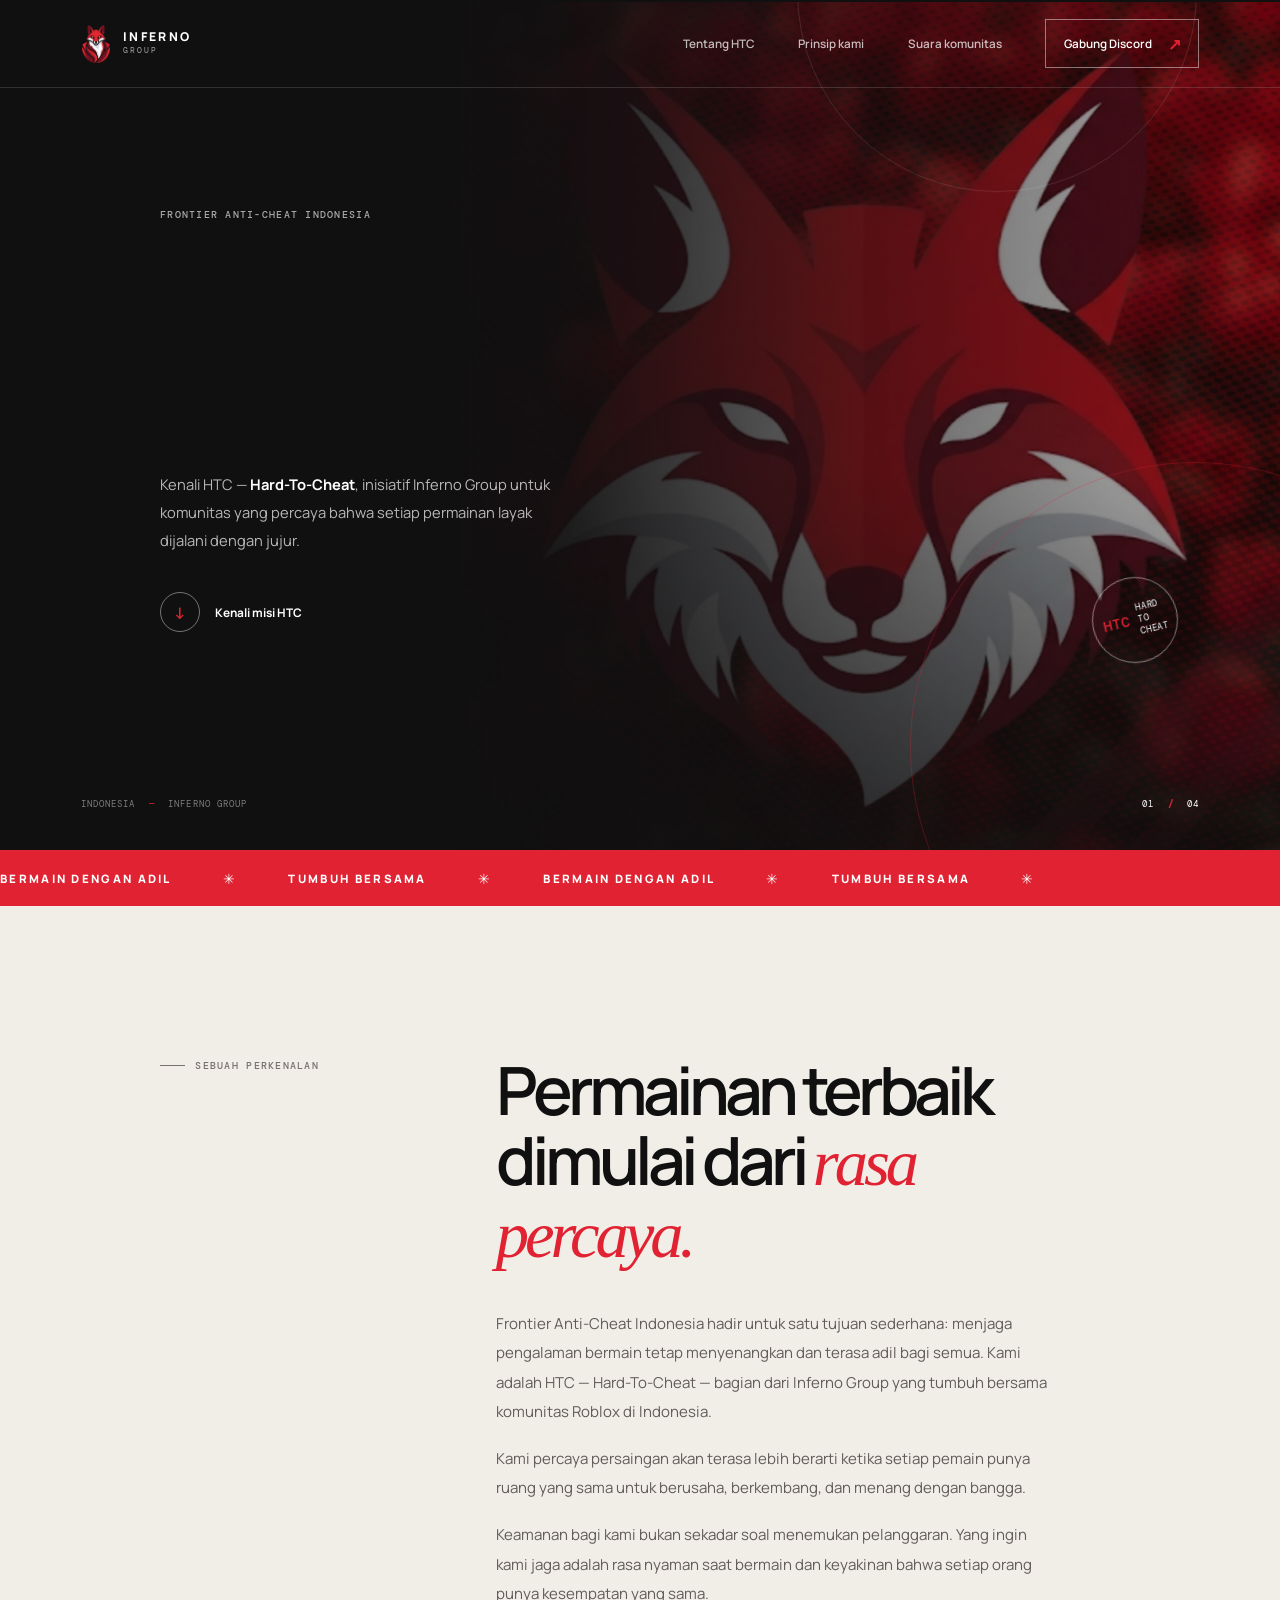
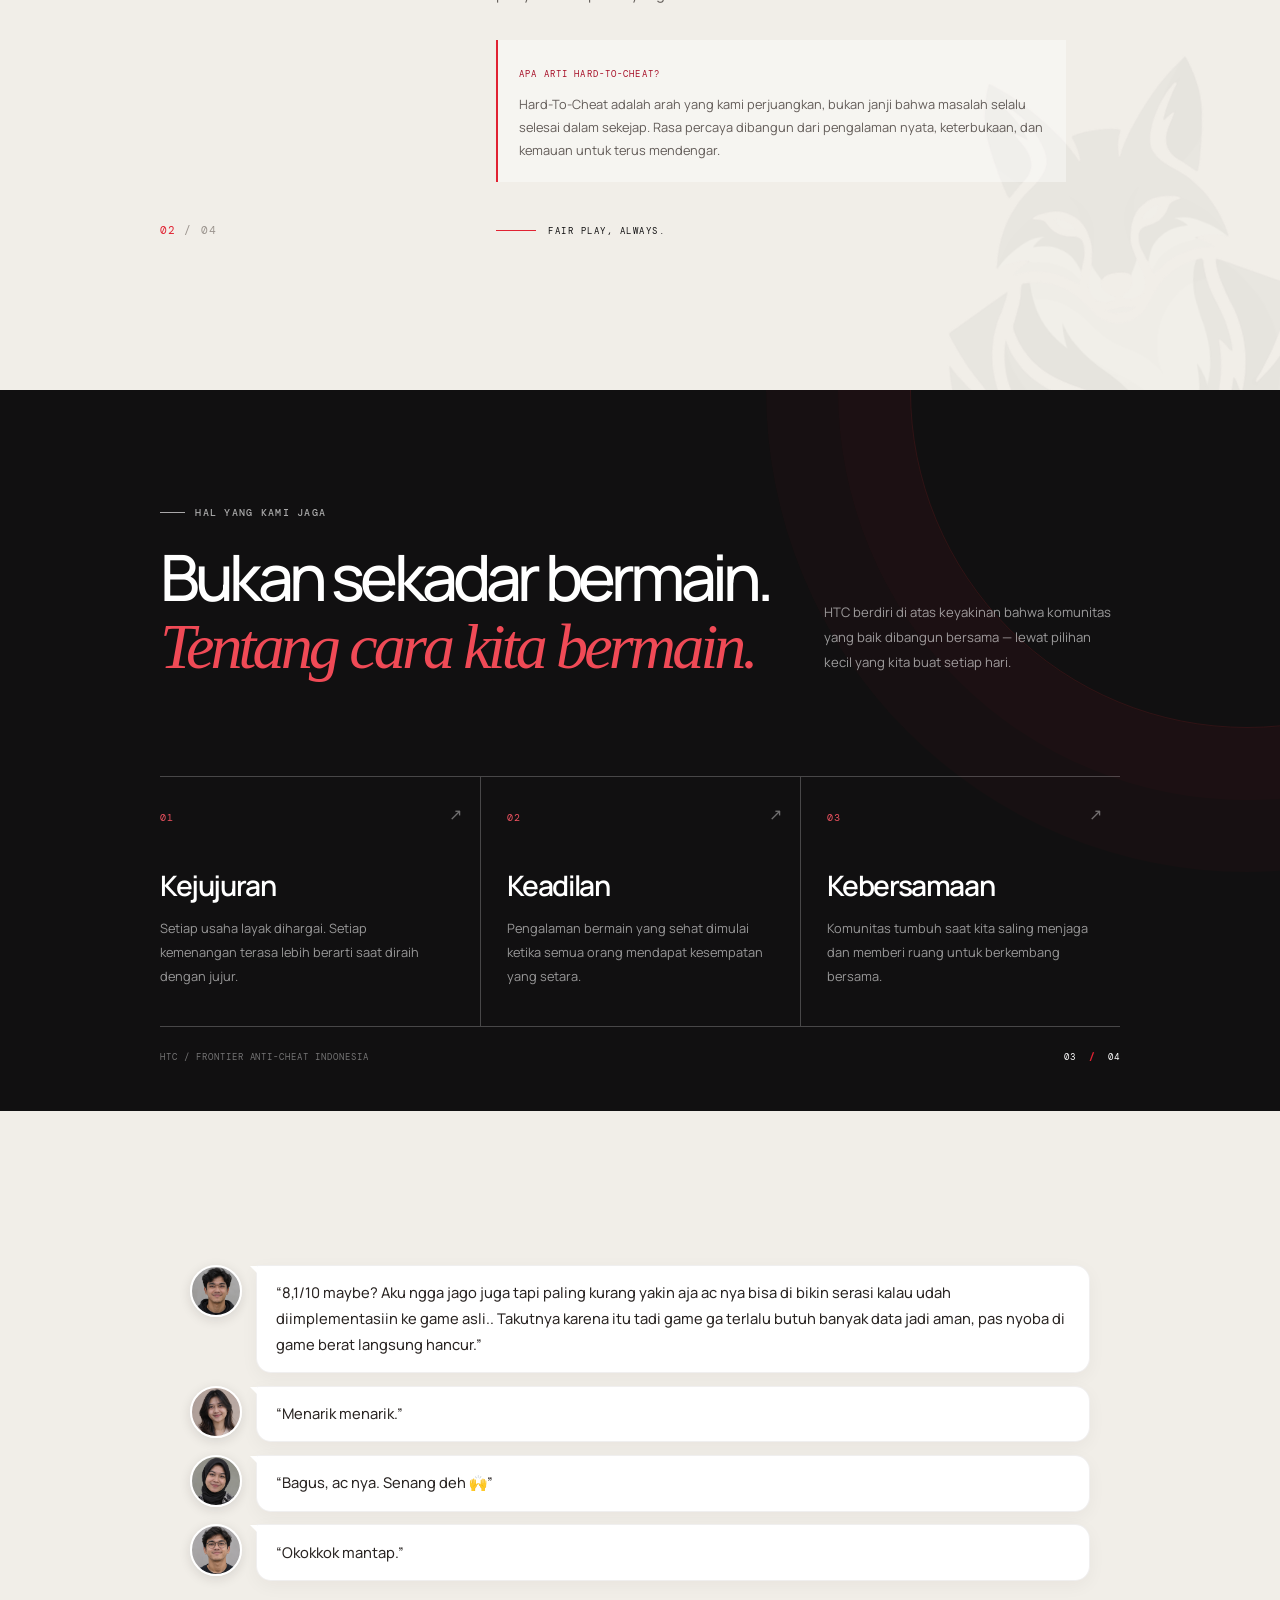
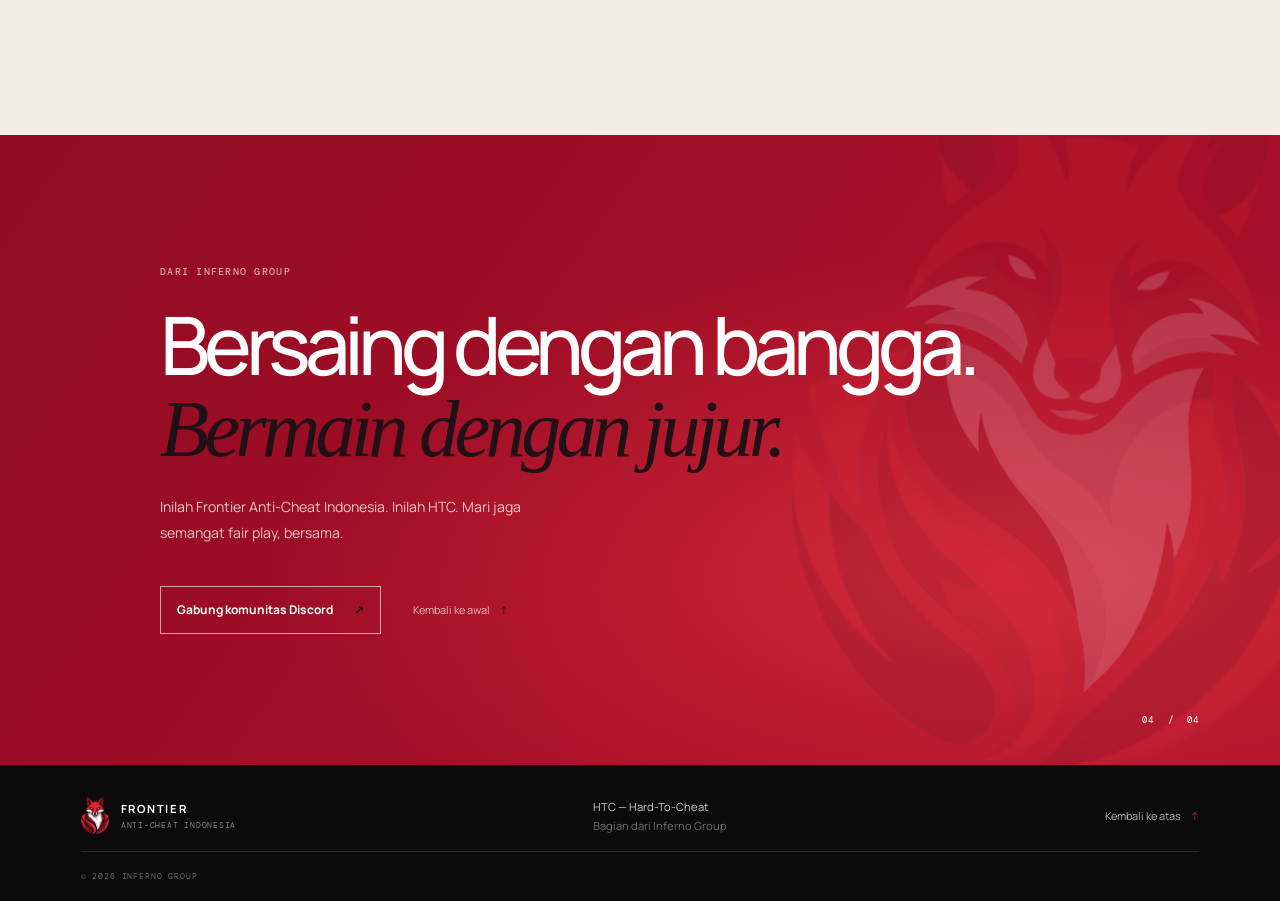
==== commit 1ae6db45: "Add richer HTC page motion" ====
--- a/site/index.html
+++ b/site/index.html
@@ -20,7 +20,7 @@
         <span class="brand__name"><strong>INFERNO</strong><span>GROUP</span></span>
       </a>
 
-      <button class="menu-toggle" type="button" aria-expanded="false" aria-controls="primary-nav">
+      <button class="menu-toggle" type="button" aria-expanded="false" aria-controls="primary-nav" data-ripple>
         <span class="menu-toggle__label">Menu</span>
         <span class="menu-toggle__icon" aria-hidden="true"><i></i><i></i></span>
       </button>
@@ -29,13 +29,13 @@
         <a href="#tentang">Tentang HTC</a>
         <a href="#prinsip">Prinsip kami</a>
         <a href="#komunitas">Suara komunitas</a>
-        <a class="nav__cta" href="https://discord.gg/inferno-studios-roblox-store-1349219570304421979" target="_blank" rel="noopener noreferrer">Gabung Discord <span aria-hidden="true">↗</span></a>
+        <a class="nav__cta" href="https://discord.gg/inferno-studios-roblox-store-1349219570304421979" target="_blank" rel="noopener noreferrer" data-ripple>Gabung Discord <span aria-hidden="true">↗</span></a>
       </nav>
     </header>
 
     <main id="main">
       <section class="hero" aria-labelledby="hero-title">
-        <div class="hero__art" aria-hidden="true">
+        <div class="hero__art" data-parallax="0.08" aria-hidden="true">
           <img src="assets/inferno-group-banner.webp" alt="">
           <span class="hero__shade"></span>
           <span class="hero__ring hero__ring--one"></span>
@@ -45,7 +45,7 @@
           <p class="eyebrow hero__eyebrow" data-reveal>FRONTIER ANTI-CHEAT INDONESIA</p>
           <h1 id="hero-title" data-reveal>Ruang bermain<br><em>yang lebih adil.</em></h1>
           <p class="hero__intro" data-reveal>Kenali HTC — <strong>Hard-To-Cheat</strong>, inisiatif Inferno Group untuk komunitas yang percaya bahwa setiap permainan layak dijalani dengan jujur.</p>
-          <a class="round-link" href="#tentang" data-reveal>
+          <a class="round-link" href="#tentang" data-reveal data-ripple>
             <span class="round-link__icon" aria-hidden="true">↓</span>
             <span>Kenali misi HTC</span>
           </a>
@@ -65,11 +65,11 @@
       </div>
 
       <section class="manifesto section-pad" id="tentang" aria-labelledby="manifesto-title">
-        <div class="manifesto__aside" data-reveal>
+        <div class="manifesto__aside" data-reveal="left">
           <p class="eyebrow"><span class="eyebrow__line"></span> SEBUAH PERKENALAN</p>
           <span class="manifesto__number">02<span> / 04</span></span>
         </div>
-        <div class="manifesto__copy" data-reveal>
+        <div class="manifesto__copy" data-reveal="right">
           <h2 id="manifesto-title">Permainan terbaik<br>dimulai dari <em>rasa percaya.</em></h2>
           <p>Frontier Anti-Cheat Indonesia hadir untuk satu tujuan sederhana: menjaga pengalaman bermain tetap menyenangkan dan terasa adil bagi semua. Kami adalah HTC — Hard-To-Cheat — bagian dari Inferno Group yang tumbuh bersama komunitas Roblox di Indonesia.</p>
           <p>Kami percaya persaingan akan terasa lebih berarti ketika setiap pemain punya ruang yang sama untuk berusaha, berkembang, dan menang dengan bangga.</p>
@@ -80,7 +80,7 @@
           </div>
           <div class="signature"><span class="signature__rule"></span><span>FAIR PLAY, ALWAYS.</span></div>
         </div>
-        <div class="manifesto__fox" aria-hidden="true"><img src="assets/inferno-group-mark.png" alt=""></div>
+        <div class="manifesto__fox" data-parallax="0.12" aria-hidden="true"><img src="assets/inferno-group-mark.png" alt=""></div>
       </section>
 
       <section class="principles" id="prinsip" aria-labelledby="principles-title">
@@ -136,13 +136,13 @@
       </section>
 
       <section class="closing" id="penutup" aria-labelledby="closing-title">
-        <div class="closing__art" aria-hidden="true"><img src="assets/inferno-group-mark.png" alt=""></div>
+        <div class="closing__art" aria-hidden="true"><img src="assets/inferno-group-mark.png" data-parallax="0.11" alt=""></div>
         <div class="closing__content" data-reveal>
           <p class="eyebrow eyebrow--light">DARI INFERNO GROUP</p>
           <h2 id="closing-title">Bersaing dengan bangga.<br><em>Bermain dengan jujur.</em></h2>
           <p>Inilah Frontier Anti-Cheat Indonesia. Inilah HTC. Mari jaga semangat fair play, bersama.</p>
           <div class="closing__actions">
-            <a class="closing__link closing__link--discord" href="https://discord.gg/inferno-studios-roblox-store-1349219570304421979" target="_blank" rel="noopener noreferrer"><span>Gabung komunitas Discord</span><span aria-hidden="true">↗</span></a>
+            <a class="closing__link closing__link--discord" href="https://discord.gg/inferno-studios-roblox-store-1349219570304421979" target="_blank" rel="noopener noreferrer" data-ripple><span>Gabung komunitas Discord</span><span aria-hidden="true">↗</span></a>
             <a class="closing__back" href="#top">Kembali ke awal <span aria-hidden="true">↑</span></a>
           </div>
         </div>
@@ -156,7 +156,7 @@
         <span><strong>FRONTIER</strong><small>ANTI-CHEAT INDONESIA</small></span>
       </a>
       <p>HTC — Hard-To-Cheat<br><span>Bagian dari Inferno Group</span></p>
-      <a class="footer-top" href="#top">Kembali ke atas <span aria-hidden="true">↑</span></a>
+      <a class="footer-top" href="#top" data-ripple>Kembali ke atas <span aria-hidden="true">↑</span></a>
       <small class="footer-copy">© <span id="year">2026</span> INFERNO GROUP</small>
     </footer>
   </body>
--- a/site/styles.css
+++ b/site/styles.css
@@ -25,7 +25,10 @@
 .skip-link { position: fixed; z-index: 100; top: .75rem; left: .75rem; padding: .75rem 1rem; color: #fff; background: var(--red); transform: translateY(-160%); }
 .skip-link:focus { transform: translateY(0); }
 .scroll-line { position: fixed; z-index: 50; top: 0; left: 0; width: 100%; height: 2px; pointer-events: none; }
-.scroll-line span { display: block; height: 100%; width: 0; background: var(--red); }
+.scroll-line span { display: block; height: 100%; width: 0; background: var(--red); box-shadow: 0 0 10px rgba(225,34,50,.65); }
+
+html.motion-ready body::before { position: fixed; z-index: 90; inset: 0; background: var(--red-dark); content: ''; pointer-events: none; transform: scaleY(1); transform-origin: top; transition: transform 1.1s cubic-bezier(.76,0,.24,1); }
+html.page-entered body::before { transform: scaleY(0); }
 
 .site-header { position: absolute; z-index: 20; top: 0; left: 0; display: flex; align-items: center; justify-content: space-between; width: 100%; height: 88px; padding: 0 clamp(1.25rem, 6.3vw, 7.5rem); color: #fff; border-bottom: 1px solid rgba(255,255,255,.14); }
 .brand { display: inline-flex; align-items: center; gap: .7rem; }
@@ -35,15 +38,18 @@
 .brand__name span { color: rgba(255,255,255,.62); font: .52rem var(--mono); letter-spacing: .26em; }
 .nav { display: flex; align-items: center; gap: clamp(1.5rem, 3.4vw, 3.8rem); font-size: .73rem; font-weight: 600; }
 .nav > a:not(.nav__cta) { color: rgba(255,255,255,.72); transition: color .2s ease; }
+.nav > a:not(.nav__cta) { position: relative; }
+.nav > a:not(.nav__cta)::after { position: absolute; right: 0; bottom: -.45rem; left: 0; height: 1px; background: var(--red); content: ''; transform: scaleX(0); transform-origin: left; transition: transform .3s cubic-bezier(.2,.7,.2,1); }
 .nav > a:not(.nav__cta):hover { color: #fff; }
-.nav > a[aria-current="location"]:not(.nav__cta) { color: #fff; text-decoration: underline; text-decoration-color: var(--red); text-underline-offset: .45rem; }
+.nav > a:not(.nav__cta):hover::after, .nav > a[aria-current="location"]:not(.nav__cta)::after { transform: scaleX(1); }
+.nav > a[aria-current="location"]:not(.nav__cta) { color: #fff; }
 .nav__cta { display: inline-flex; align-items: center; gap: 1rem; padding: .76rem 1.1rem; border: 1px solid rgba(255,255,255,.45); transition: background .2s ease, color .2s ease, border-color .2s ease; }
 .nav__cta:hover { color: var(--ink); background: var(--paper); border-color: var(--paper); }
 .nav__cta span { color: var(--red); font-size: 1rem; }
 .menu-toggle { display: none; }
 
 .hero { position: relative; isolation: isolate; display: flex; min-height: min(850px, 100svh); min-height: max(700px, min(850px, 100svh)); overflow: hidden; align-items: center; padding: 140px clamp(1.25rem, 12.5vw, 15rem) 118px clamp(1.25rem, 12.5vw, 15rem); color: #fff; background: var(--ink); }
-.hero__art { position: absolute; z-index: -2; inset: 0 0 0 35%; overflow: hidden; transition: transform .7s cubic-bezier(.2,.7,.2,1); will-change: transform; }
+.hero__art { position: absolute; z-index: -2; inset: 0 0 0 35%; overflow: hidden; transform: translate3d(var(--pointer-x, 0px), calc(var(--pointer-y, 0px) + var(--parallax-y, 0px)), 0); transition: transform .7s cubic-bezier(.2,.7,.2,1); will-change: transform; }
 .hero__art > img { width: 100%; height: 100%; object-fit: cover; object-position: 48% 50%; opacity: .78; transform: scale(1.06); animation: art-arrive 1.6s cubic-bezier(.2,.7,.2,1) both, art-drift 22s ease-in-out 1.6s infinite alternate; }
 .hero__shade { position: absolute; inset: 0; background: linear-gradient(90deg, #111011 0%, rgba(17,16,17,.95) 12%, rgba(17,16,17,.55) 48%, rgba(17,16,17,.08) 100%), linear-gradient(0deg, rgba(17,16,17,.66), transparent 45%); }
 .hero__content { position: relative; z-index: 1; width: min(660px, 62vw); padding-bottom: 2rem; }
@@ -70,7 +76,7 @@
 .hero__ring--two { animation: ring-breathe 9s ease-in-out infinite alternate; }
 
 .ticker { overflow: hidden; padding: 1.2rem 0 1.1rem; color: #fff; background: var(--red); }
-.ticker__track { display: flex; width: max-content; align-items: center; gap: clamp(1.6rem, 4vw, 4rem); animation: ticker-scroll 33s linear infinite; font-size: clamp(.65rem, .9vw, .82rem); font-weight: 800; letter-spacing: .2em; white-space: nowrap; }
+.ticker__track { display: flex; width: max-content; align-items: center; gap: clamp(1.6rem, 4vw, 4rem); animation: ticker-scroll 25s linear infinite; font-size: clamp(.65rem, .9vw, .82rem); font-weight: 800; letter-spacing: .2em; white-space: nowrap; }
 .ticker__track b { font-size: .9rem; font-weight: 400; }
 
 .section-pad { padding: clamp(6rem, 12vw, 12rem) clamp(1.25rem, 12.5vw, 15rem); }
@@ -84,7 +90,7 @@
 .manifesto__copy > p { max-width: 560px; margin: 0 0 1.1rem; color: #625c58; font-size: .94rem; line-height: 1.95; }
 .signature { display: flex; align-items: center; gap: .8rem; margin-top: 2.7rem; color: var(--ink); font: .58rem var(--mono); letter-spacing: .16em; }
 .signature__rule { width: 40px; height: 1px; background: var(--red); }
-.manifesto__fox { position: absolute; right: -1.5%; bottom: -18%; width: min(28vw, 370px); opacity: .055; filter: grayscale(1); transform: rotate(-8deg); }
+.manifesto__fox { position: absolute; right: -1.5%; bottom: -18%; width: min(28vw, 370px); opacity: .055; filter: grayscale(1); transform: translate3d(0,var(--parallax-y,0px),0) rotate(-8deg); }
 .manifesto__fox img { display: block; width: 100%; animation: fox-drift 11s ease-in-out infinite alternate; }
 .manifesto__note { max-width: 570px; margin-top: 2rem; padding: 1.25rem 1.35rem 1.2rem; border-left: 2px solid var(--red); background: rgba(255,255,255,.4); }
 .manifesto__note-label { color: var(--red-dark); font: .58rem var(--mono); letter-spacing: .12em; }
@@ -106,8 +112,8 @@
 .principle__number { color: #ee5260; font: .65rem var(--mono); letter-spacing: .09em; }
 .principle h3 { margin: 2.5rem 0 .8rem; font-size: clamp(1.5rem, 2.2vw, 2.15rem); font-weight: 600; letter-spacing: -.05em; }
 .principle p { max-width: 270px; margin: 0; color: rgba(255,255,255,.57); font-size: .8rem; line-height: 1.85; }
-.principle__mark { position: absolute; top: 1.6rem; right: 1.1rem; color: rgba(255,255,255,.4); font-size: 1rem; transition: transform .25s ease, color .25s ease; }
-.principle:hover .principle__mark { color: var(--red); transform: translate(3px,-3px); }
+.principle__mark { position: absolute; top: 1.6rem; right: 1.1rem; color: rgba(255,255,255,.4); font-size: 1rem; transition: transform .45s cubic-bezier(.2,.7,.2,1), color .25s ease; }
+.principle:hover .principle__mark { color: var(--red); transform: translate(5px,-5px) rotate(45deg) scale(1.2); }
 .principles__bottom { display: flex; justify-content: space-between; padding: 1.5rem 0 1rem; color: rgba(255,255,255,.42); font: .55rem var(--mono); letter-spacing: .11em; }
 .principles__bottom > span:last-child { color: #fff; }
 
@@ -115,18 +121,21 @@
 .voices__grid { display: flex; max-width: 900px; flex-direction: column; gap: .8rem; margin-inline: auto; }
 .community-message { display: flex; align-items: flex-start; gap: .9rem; transition: transform .35s cubic-bezier(.2,.7,.2,1); }
 .community-message:hover { transform: translateX(4px); }
-.community-message__avatar { position: relative; flex: 0 0 52px; width: 52px; height: 52px; border: 2px solid #fff; border-radius: 50%; background-image: url('assets/community-profiles.png'); background-size: 200% 200%; box-shadow: 0 3px 12px rgba(37,25,24,.12); }
+.community-message__avatar { position: relative; flex: 0 0 52px; width: 52px; height: 52px; border: 2px solid #fff; border-radius: 50%; background-image: url('assets/community-profiles.png'); background-size: 200% 200%; box-shadow: 0 3px 12px rgba(37,25,24,.12); transition: transform .5s cubic-bezier(.2,.7,.2,1), box-shadow .35s ease; }
+.community-message:hover .community-message__avatar { transform: rotate(-9deg) scale(1.1); box-shadow: 0 7px 20px rgba(37,25,24,.2); }
 .community-message__avatar--one { background-position: 0 0; }
 .community-message__avatar--two { background-position: 100% 0; }
 .community-message__avatar--three { background-position: 0 100%; }
 .community-message__avatar--four { background-position: 100% 100%; }
 .community-message__text { position: relative; flex: 1; min-width: 0; margin: 0; padding: .9rem 1.15rem; border: 1px solid rgba(45,34,32,.07); border-radius: 2px 15px 15px 15px; color: #282321; background: #fff; box-shadow: 0 5px 18px rgba(37,25,24,.045); font-size: .92rem; font-weight: 450; line-height: 1.75; }
+.community-message__text { transition: transform .35s cubic-bezier(.2,.7,.2,1), box-shadow .35s ease; }
+.community-message:hover .community-message__text { transform: translateY(-3px); box-shadow: 0 10px 25px rgba(37,25,24,.1); }
 .community-message__text::before { position: absolute; top: 0; left: -7px; width: 0; height: 0; border-top: 7px solid #fff; border-left: 7px solid transparent; content: ''; }
 
 .closing { position: relative; isolation: isolate; display: flex; min-height: 630px; align-items: center; overflow: hidden; padding: clamp(5rem, 10vw, 10rem) clamp(1.25rem, 12.5vw, 15rem); color: #fff; background: var(--red-dark); }
 .closing::before { position: absolute; z-index: -1; inset: 0; background: radial-gradient(ellipse at 80% 70%, rgba(238,59,73,.58), transparent 52%), linear-gradient(125deg, rgba(88,4,23,.28), transparent 60%); content: ''; }
 .closing__art { position: absolute; z-index: -1; top: 50%; right: -5vw; width: min(43vw, 570px); opacity: .16; transform: translateY(-50%) rotate(6deg); animation: closing-drift 12s ease-in-out infinite alternate; }
-.closing__art img { display: block; width: 100%; }
+.closing__art img { display: block; width: 100%; transform: translate3d(0,var(--parallax-y,0px),0); }
 .closing__content { max-width: 850px; }
 .closing h2 { margin: 0; font-size: clamp(2.8rem, 6.3vw, 6.35rem); font-weight: 500; letter-spacing: -.075em; line-height: 1.01; }
 .closing h2 em { color: #211116; }
@@ -150,22 +159,41 @@
 .footer-brand small { color: rgba(255,255,255,.48); font: .48rem var(--mono); letter-spacing: .1em; }
 .site-footer > p { margin: 0; color: rgba(255,255,255,.8); font-size: .7rem; line-height: 1.7; }
 .site-footer > p span { color: rgba(255,255,255,.42); }
-.footer-top { justify-self: end; color: rgba(255,255,255,.7); font-size: .68rem; }
-.footer-top span { padding-left: .55rem; color: var(--red); }
+.footer-top { justify-self: end; color: rgba(255,255,255,.7); font-size: .68rem; transition: color .2s ease; }
+.footer-top:hover { color: #fff; }
+.footer-top span { display: inline-block; padding-left: .55rem; color: var(--red); transition: transform .3s ease; }
+.footer-top:hover span { transform: translateY(-4px); }
 .footer-copy { grid-column: 1 / -1; padding-top: 1.2rem; border-top: 1px solid rgba(255,255,255,.13); color: rgba(255,255,255,.38); font: .53rem var(--mono); letter-spacing: .1em; }
 
 [data-reveal] { opacity: 1; transform: none; }
-.motion-ready [data-reveal] { opacity: 0; transform: translateY(22px); transition: opacity .75s ease, transform .75s cubic-bezier(.2,.7,.2,1); }
-.motion-ready [data-reveal].is-visible { opacity: 1; transform: translateY(0); }
+.motion-ready [data-reveal] { opacity: 0; transform: translate3d(0,38px,0) scale(.985); transition: opacity .85s ease, transform .95s cubic-bezier(.16,1,.3,1); }
+.motion-ready [data-reveal="left"] { transform: translate3d(-46px,0,0) scale(.985); }
+.motion-ready [data-reveal="right"] { transform: translate3d(46px,0,0) scale(.985); }
+.motion-ready [data-reveal].is-visible { opacity: 1; transform: translate3d(0,0,0) scale(1); }
 .motion-ready .hero h1[data-reveal] { clip-path: inset(0 0 100% 0); transform: none; transition: clip-path .95s cubic-bezier(.2,.7,.2,1) .08s, opacity .75s ease .08s; }
 .motion-ready .hero h1[data-reveal].is-visible { clip-path: inset(0); transform: none; }
 .motion-ready .hero__intro[data-reveal] { transition-delay: .16s; }
 .motion-ready .hero .round-link[data-reveal] { transition-delay: .23s; }
+.motion-ready .site-header { animation: header-arrive .8s cubic-bezier(.16,1,.3,1) .18s both; }
+.motion-ready .hero__meta { animation: meta-arrive .8s cubic-bezier(.16,1,.3,1) .72s both; }
+.motion-ready .hero__stamp { animation: stamp-arrive .85s cubic-bezier(.16,1,.3,1) .68s both, stamp-float 7s ease-in-out 1.6s infinite; }
 .motion-ready .principle:nth-child(2) { transition-delay: .1s; }
 .motion-ready .principle:nth-child(3) { transition-delay: .2s; }
 .motion-ready .voices__grid .community-message:nth-child(2) { transition-delay: .08s; }
 .motion-ready .voices__grid .community-message:nth-child(3) { transition-delay: .16s; }
 .motion-ready .voices__grid .community-message:nth-child(4) { transition-delay: .24s; }
+.motion-ready .voices__grid .community-message:nth-child(odd) { transform: translate3d(-36px,10px,0) scale(.985); }
+.motion-ready .voices__grid .community-message:nth-child(even) { transform: translate3d(36px,10px,0) scale(.985); }
+.motion-ready .voices__grid .community-message.is-visible { transform: translate3d(0,0,0) scale(1); }
+.motion-ready .voices__grid .community-message.is-visible:hover { transform: translate3d(5px,0,0) scale(1.005); }
+
+[data-ripple] { position: relative; isolation: isolate; overflow: hidden; transition: transform .22s cubic-bezier(.2,.7,.2,1); }
+[data-ripple] > .tap-ripple { position: absolute; z-index: 0; border-radius: 50%; background: radial-gradient(circle, rgba(225,34,50,.4), rgba(225,34,50,.12) 48%, transparent 72%); pointer-events: none; transform: translate(-50%,-50%) scale(.05); animation: tap-ripple .68s cubic-bezier(.2,.7,.2,1) forwards; }
+[data-ripple] > :not(.tap-ripple) { position: relative; z-index: 1; }
+[data-ripple]:active { transform: scale(.965); }
+.round-link:active .round-link__icon { transform: translateY(3px) scale(.86); }
+.closing__back { transition: color .2s ease; }
+.closing__back:hover { color: #fff; }
 
 @keyframes art-arrive { from { opacity: .15; clip-path: inset(0 0 0 38%); transform: scale(1.16); } to { opacity: .78; clip-path: inset(0); transform: scale(1.06); } }
 @keyframes art-drift { from { transform: scale(1.06) translate3d(0,0,0); } to { transform: scale(1.1) translate3d(-1.2%, .6%, 0); } }
@@ -176,6 +204,11 @@
 @keyframes ring-breathe { from { opacity: .35; transform: scale(.98); } to { opacity: 1; transform: scale(1.035); } }
 @keyframes fox-drift { from { transform: translateY(0) rotate(-2deg); } to { transform: translateY(-13px) rotate(3deg); } }
 @keyframes contour-drift { from { transform: translate3d(0,0,0) rotate(0); } to { transform: translate3d(2.5%,1.8%,0) rotate(8deg); } }
+@keyframes header-arrive { from { opacity: 0; transform: translateY(-18px); } to { opacity: 1; transform: translateY(0); } }
+@keyframes meta-arrive { from { opacity: 0; transform: translateY(12px); } to { opacity: 1; transform: translateY(0); } }
+@keyframes stamp-arrive { from { opacity: 0; filter: blur(8px); } to { opacity: 1; filter: blur(0); } }
+@keyframes tap-ripple { to { opacity: 0; transform: translate(-50%,-50%) scale(1); } }
+@keyframes menu-link-in { from { opacity: 0; transform: translateY(12px); } to { opacity: 1; transform: translateY(0); } }
 
 @media (max-width: 900px) {
   .site-header { height: 76px; padding-inline: 1.5rem; }
@@ -198,11 +231,17 @@
   .brand__name strong { font-size: .68rem; }
   .menu-toggle { display: inline-flex; align-items: center; gap: .6rem; padding: .6rem 0 .6rem .6rem; border: 0; background: transparent; color: #fff; font: .6rem var(--mono); letter-spacing: .08em; }
   .menu-toggle__icon { display: grid; gap: 5px; width: 17px; }
+  .menu-toggle__icon { transition: transform .35s cubic-bezier(.2,.7,.2,1); }
+  .menu-toggle:hover .menu-toggle__icon { transform: rotate(90deg); }
   .menu-toggle__icon i { display: block; width: 17px; height: 1px; background: #fff; transition: transform .2s ease; }
   .menu-toggle[aria-expanded="true"] .menu-toggle__icon i:first-child { transform: translateY(3px) rotate(45deg); }
   .menu-toggle[aria-expanded="true"] .menu-toggle__icon i:last-child { transform: translateY(-3px) rotate(-45deg); }
   .nav { position: absolute; top: 69px; right: 0; left: 0; display: grid; gap: 0; padding: .2rem 1.1rem 1rem; background: rgba(17,16,17,.97); opacity: 0; pointer-events: none; transform: translateY(-8px); transition: opacity .2s ease, transform .2s ease; }
   .nav.is-open { opacity: 1; pointer-events: auto; transform: translateY(0); }
+  .nav.is-open > a { animation: menu-link-in .38s cubic-bezier(.16,1,.3,1) both; }
+  .nav.is-open > a:nth-child(2) { animation-delay: .04s; }
+  .nav.is-open > a:nth-child(3) { animation-delay: .08s; }
+  .nav.is-open > a:nth-child(4) { animation-delay: .12s; }
   .nav > a:not(.nav__cta) { padding: 1rem .1rem; border-bottom: 1px solid rgba(255,255,255,.13); }
   .nav__cta { justify-content: space-between; margin-top: .8rem; }
   .hero { min-height: max(690px, 94svh); align-items: flex-end; padding: 150px 1.35rem 115px; }
@@ -257,4 +296,6 @@
 @media (prefers-reduced-motion: reduce) {
   *, *::before, *::after { scroll-behavior: auto !important; animation-duration: .01ms !important; animation-iteration-count: 1 !important; transition-duration: .01ms !important; }
   .motion-ready [data-reveal] { opacity: 1; transform: none; }
+  html.motion-ready body::before { display: none; }
+  [data-ripple] > .tap-ripple { display: none; }
 }
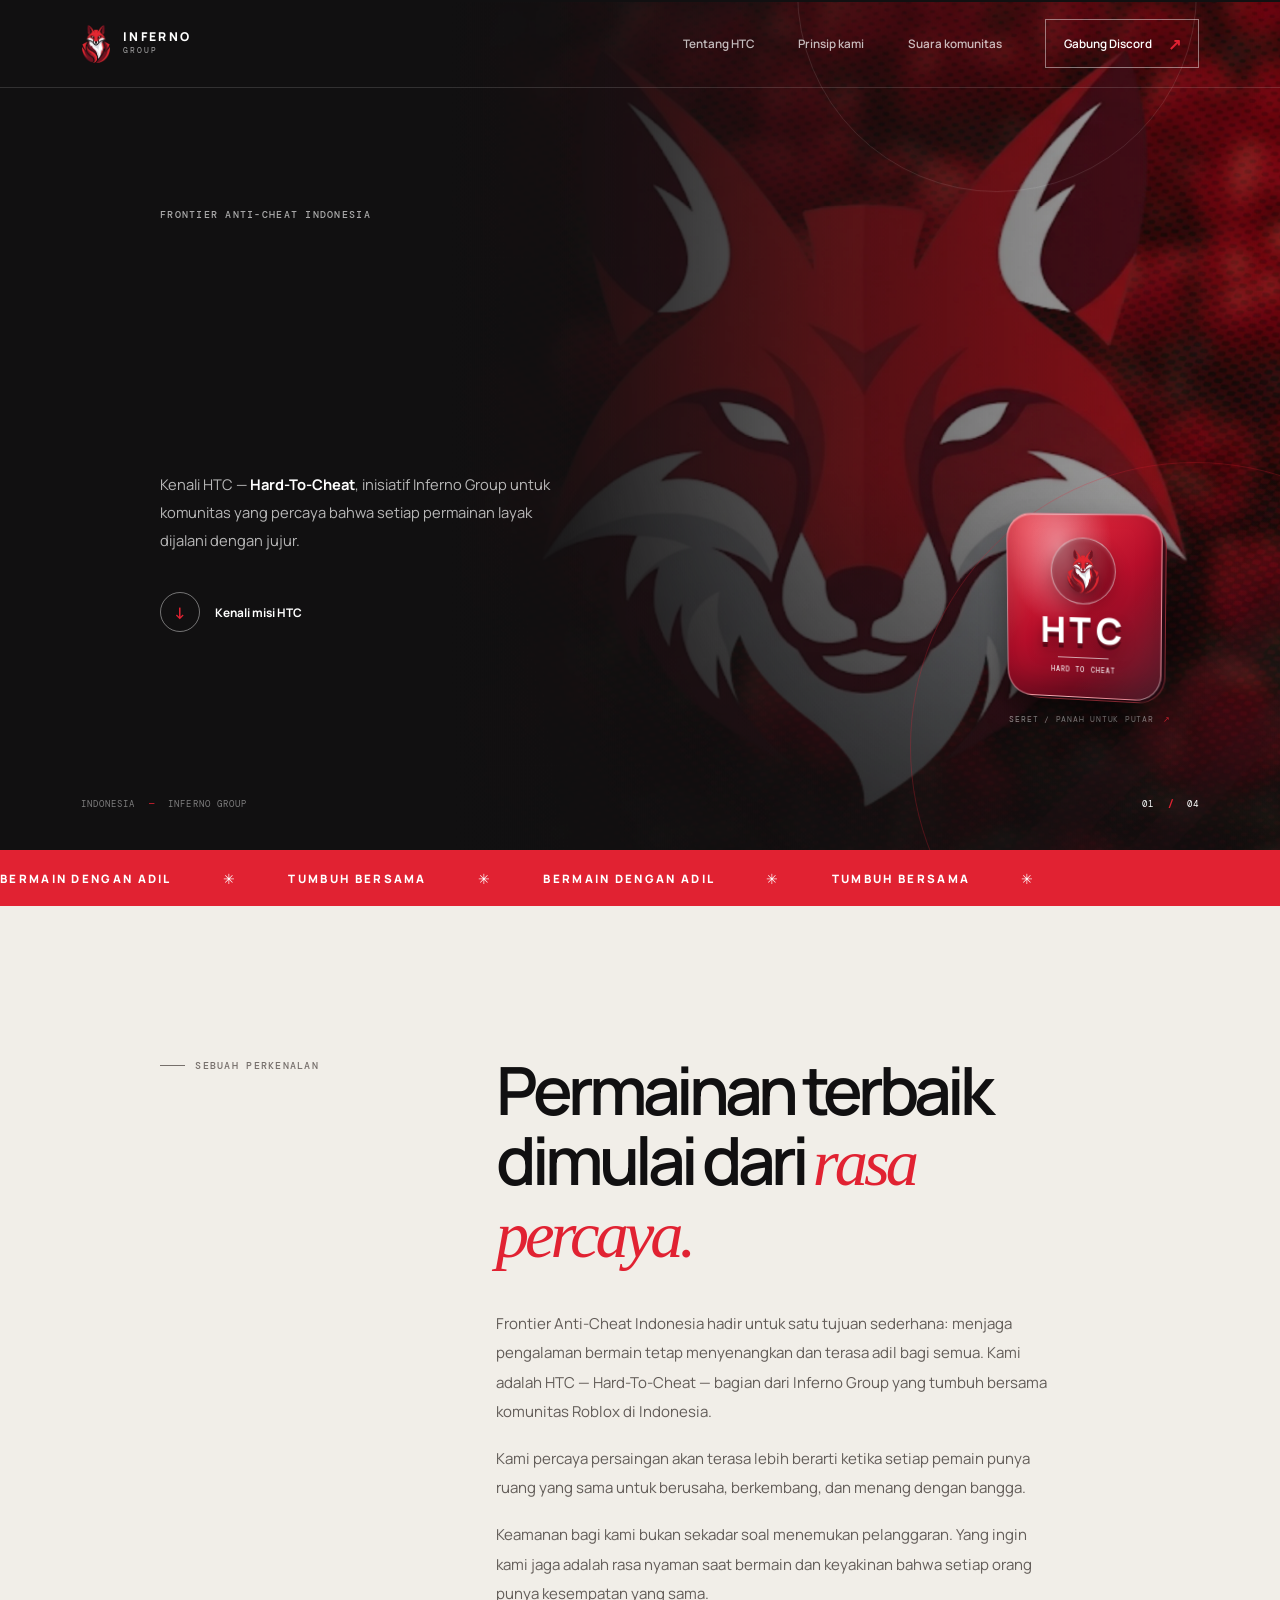
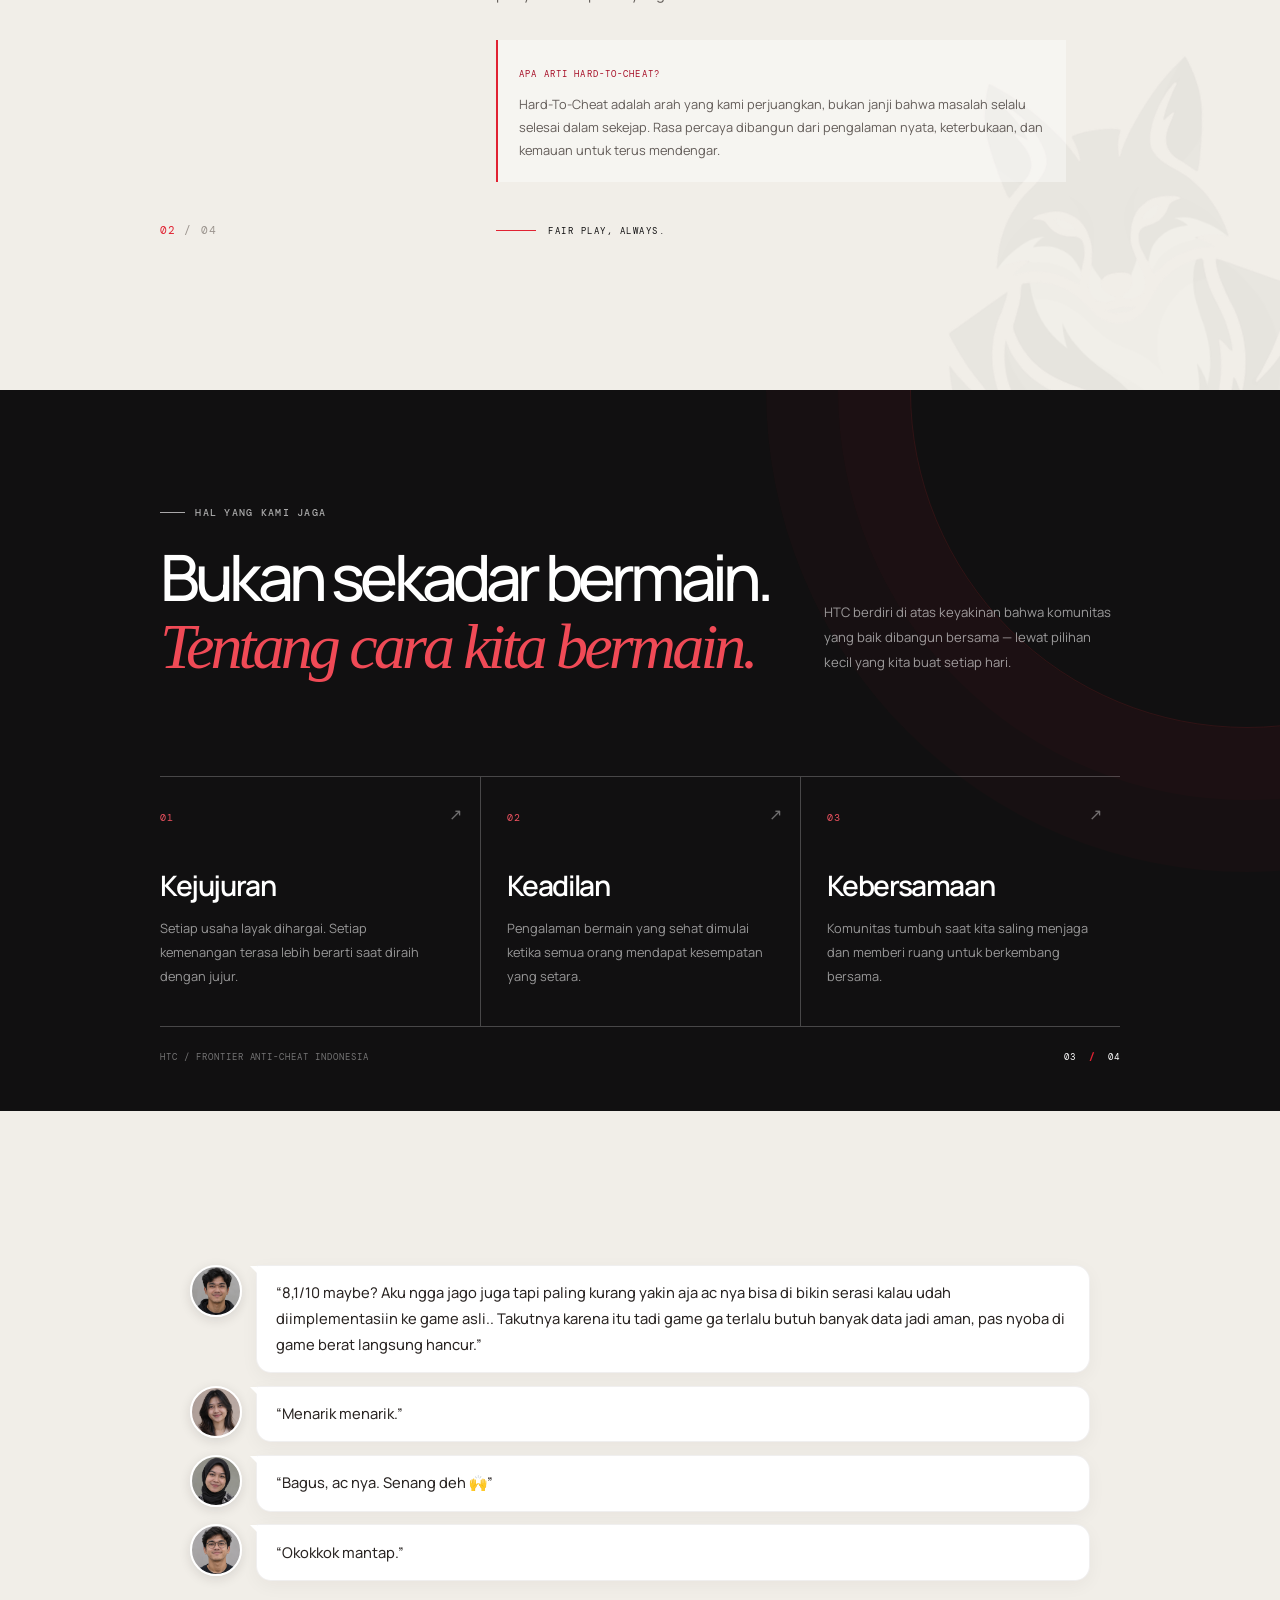
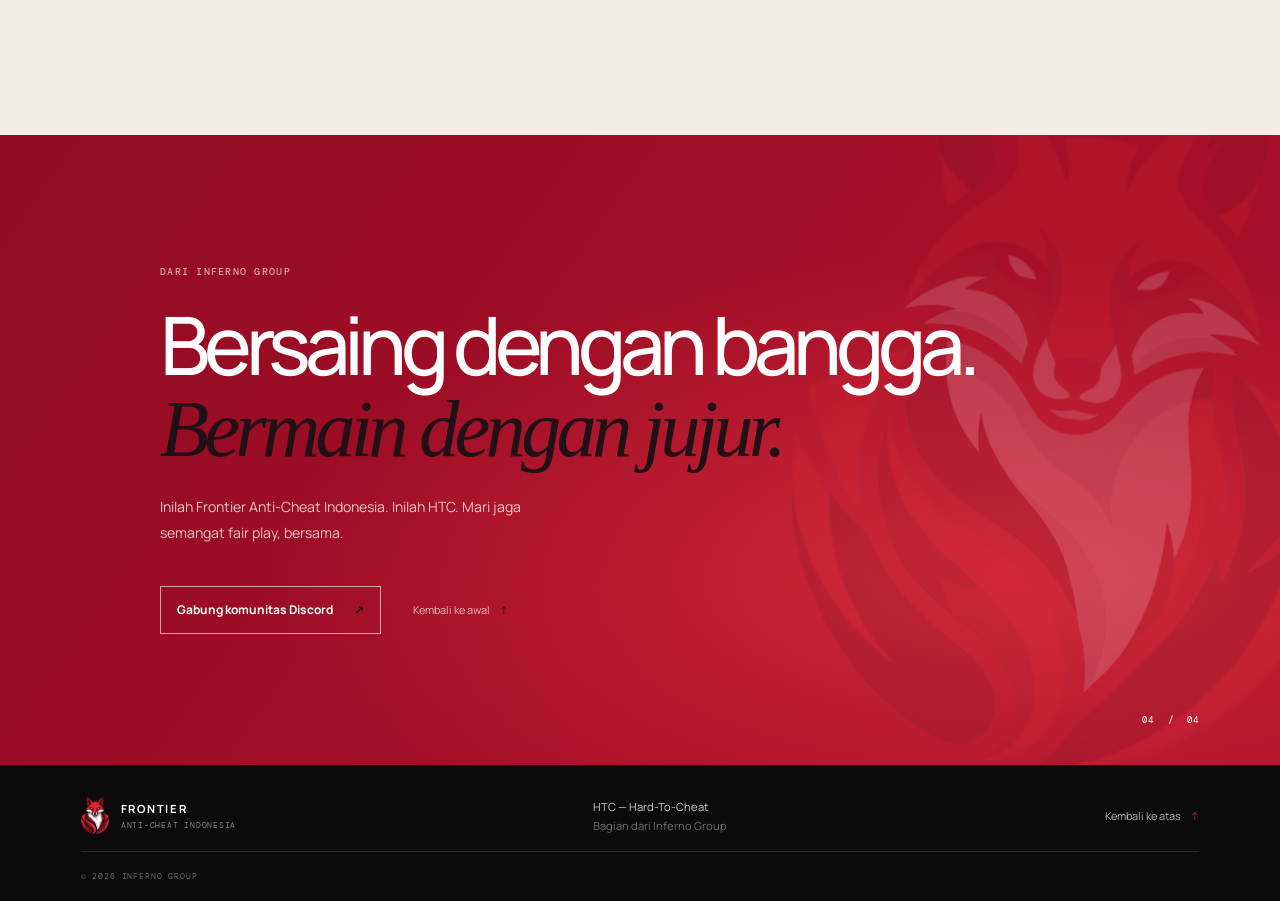
==== commit 1e84c37f: "Add interactive 3D HTC logo" ====
--- a/site/index.html
+++ b/site/index.html
@@ -54,7 +54,26 @@
           <span>INDONESIA <i>—</i> INFERNO GROUP</span>
           <span class="hero__index">01 <b>/</b> 04</span>
         </div>
-        <div class="hero__stamp" aria-hidden="true"><span>HTC</span><i>HARD<br>TO<br>CHEAT</i></div>
+        <button class="htc-logo" type="button" data-htc-logo aria-label="Logo HTC tiga dimensi. Seret untuk memutar, atau gunakan tombol panah." aria-describedby="htc-logo-hint">
+          <span class="htc-logo__model" aria-hidden="true">
+            <span class="htc-logo__side"></span>
+            <span class="htc-logo__face htc-logo__face--front">
+              <span class="htc-logo__symbol"><img src="assets/inferno-group-mark.png" alt=""></span>
+              <span class="htc-logo__letters">HTC</span>
+              <span class="htc-logo__rule"></span>
+              <span class="htc-logo__tagline">HARD TO CHEAT</span>
+              <span class="htc-logo__shine"></span>
+            </span>
+            <span class="htc-logo__face htc-logo__face--back">
+              <span class="htc-logo__symbol"><img src="assets/inferno-group-mark.png" alt=""></span>
+              <span class="htc-logo__letters">HTC</span>
+              <span class="htc-logo__rule"></span>
+              <span class="htc-logo__tagline">INFERNO GROUP</span>
+              <span class="htc-logo__shine"></span>
+            </span>
+          </span>
+        </button>
+        <span class="htc-logo__hint" id="htc-logo-hint" aria-hidden="true">SERET / PANAH UNTUK PUTAR <span>↗</span></span>
       </section>
 
       <div class="ticker" aria-label="Bermain dengan adil, tumbuh bersama">
--- a/site/styles.css
+++ b/site/styles.css
@@ -66,9 +66,23 @@
 .hero__meta { position: absolute; right: clamp(1.25rem, 6.3vw, 7.5rem); bottom: 2.5rem; left: clamp(1.25rem, 6.3vw, 7.5rem); display: flex; justify-content: space-between; color: rgba(255,255,255,.46); font: .57rem var(--mono); letter-spacing: .12em; }
 .hero__meta i, .hero__index b, .principles__bottom b, .closing__note b { padding: 0 .45rem; color: var(--red); font-style: normal; }
 .hero__index { color: #fff; }
-.hero__stamp { position: absolute; right: 8%; bottom: 22%; display: flex; align-items: center; gap: .55rem; width: 86px; height: 86px; justify-content: center; border: 1px solid rgba(255,255,255,.48); border-radius: 50%; color: #fff; font: .57rem var(--mono); letter-spacing: .08em; transform: rotate(-13deg); animation: stamp-float 7s ease-in-out infinite; }
-.hero__stamp span { color: var(--red); font-size: .9rem; font-weight: 500; }
-.hero__stamp i { font-style: normal; line-height: 1.35; }
+.htc-logo { position: absolute; z-index: 3; right: 9%; bottom: 18%; width: 158px; height: 184px; padding: 0; border: 0; border-radius: 26px; color: #fff; background: transparent; cursor: grab; perspective: 1000px; touch-action: none; -webkit-tap-highlight-color: transparent; }
+.htc-logo:active { cursor: grabbing; }
+.htc-logo:focus-visible { outline-color: #fff; outline-offset: 9px; }
+.htc-logo__model { position: absolute; inset: 0; transform: rotateX(var(--logo-x,-7deg)) rotateY(var(--logo-y,-14deg)); transform-style: preserve-3d; transition: transform .24s cubic-bezier(.2,.7,.2,1); will-change: transform; }
+.htc-logo.is-dragging .htc-logo__model { transition: none; }
+.htc-logo__side { position: absolute; inset: 7px 0 -8px; border: 1px solid rgba(255,95,104,.4); border-radius: 28px; background: linear-gradient(145deg,#74101f,#260811 72%); box-shadow: 0 24px 36px rgba(0,0,0,.36); transform: translateZ(-12px); }
+.htc-logo__face { position: absolute; inset: 0; display: flex; flex-direction: column; align-items: center; justify-content: center; overflow: hidden; padding: 18px 14px; border: 1px solid rgba(255,255,255,.48); border-radius: 26px; background: radial-gradient(ellipse at var(--shine-x,34%) var(--shine-y,18%),rgba(255,255,255,.42),transparent 37%), linear-gradient(145deg,#f23543 0%,#b80f2b 48%,#4e0b1b 100%); box-shadow: inset 0 1px 1px rgba(255,255,255,.48), inset 0 -12px 24px rgba(23,4,10,.27), 0 14px 28px rgba(0,0,0,.22); backface-visibility: hidden; transform: translateZ(12px); }
+.htc-logo__face--back { background: radial-gradient(ellipse at 65% 18%,rgba(255,255,255,.38),transparent 37%), linear-gradient(215deg,#f23543 0%,#a40e27 50%,#350914 100%); transform: rotateY(180deg) translateZ(12px); }
+.htc-logo__symbol { display: grid; width: 66px; height: 66px; place-items: center; border: 1px solid rgba(255,255,255,.52); border-radius: 50%; background: rgba(22,6,11,.28); box-shadow: 0 7px 16px rgba(23,4,10,.24), inset 0 1px 4px rgba(255,255,255,.15); transform: translateZ(13px); }
+.htc-logo__symbol img { display: block; width: 43px; height: 43px; object-fit: contain; filter: drop-shadow(0 3px 3px rgba(0,0,0,.28)); }
+.htc-logo__letters { margin-top: 8px; font-size: 2.25rem; font-weight: 800; letter-spacing: .12em; line-height: 1; text-shadow: 0 2px 0 #690d1d,0 5px 0 rgba(71,5,18,.8),0 10px 16px rgba(22,4,10,.45); transform: translateZ(17px); }
+.htc-logo__rule { width: 52px; height: 1px; margin-top: 9px; background: rgba(255,255,255,.62); transform: translateZ(13px); }
+.htc-logo__tagline { margin-top: 7px; color: rgba(255,255,255,.88); font: 500 .43rem var(--mono); letter-spacing: .16em; transform: translateZ(13px); }
+.htc-logo__shine { position: absolute; inset: 0; border-radius: inherit; background: linear-gradient(125deg,rgba(255,255,255,.13),transparent 33% 66%,rgba(255,255,255,.08)); mix-blend-mode: screen; pointer-events: none; transform: translateZ(18px); }
+.htc-logo__hint { position: absolute; right: 8.5%; bottom: calc(18% - 1.7rem); color: rgba(255,255,255,.58); font: .48rem var(--mono); letter-spacing: .1em; }
+.htc-logo__hint span { display: inline-block; margin-left: .25rem; color: var(--red); transition: transform .25s ease; }
+.htc-logo:hover + .htc-logo__hint span { transform: translate(3px,-3px); }
 .hero__ring { position: absolute; display: block; width: 400px; height: 400px; border: 1px solid rgba(255,255,255,.11); border-radius: 50%; }
 .hero__ring--one { top: -210px; right: 10%; }
 .hero__ring--two { right: -200px; bottom: -180px; width: 570px; height: 570px; border-color: rgba(225,34,50,.28); }
@@ -176,7 +190,7 @@
 .motion-ready .hero .round-link[data-reveal] { transition-delay: .23s; }
 .motion-ready .site-header { animation: header-arrive .8s cubic-bezier(.16,1,.3,1) .18s both; }
 .motion-ready .hero__meta { animation: meta-arrive .8s cubic-bezier(.16,1,.3,1) .72s both; }
-.motion-ready .hero__stamp { animation: stamp-arrive .85s cubic-bezier(.16,1,.3,1) .68s both, stamp-float 7s ease-in-out 1.6s infinite; }
+.motion-ready .htc-logo { animation: htc-logo-arrive .85s cubic-bezier(.16,1,.3,1) .68s both, htc-logo-float 6s ease-in-out 1.5s infinite; }
 .motion-ready .principle:nth-child(2) { transition-delay: .1s; }
 .motion-ready .principle:nth-child(3) { transition-delay: .2s; }
 .motion-ready .voices__grid .community-message:nth-child(2) { transition-delay: .08s; }
@@ -197,7 +211,8 @@
 
 @keyframes art-arrive { from { opacity: .15; clip-path: inset(0 0 0 38%); transform: scale(1.16); } to { opacity: .78; clip-path: inset(0); transform: scale(1.06); } }
 @keyframes art-drift { from { transform: scale(1.06) translate3d(0,0,0); } to { transform: scale(1.1) translate3d(-1.2%, .6%, 0); } }
-@keyframes stamp-float { 50% { transform: translateY(-9px) rotate(-9deg); } }
+@keyframes htc-logo-arrive { from { opacity: 0; filter: blur(8px); } to { opacity: 1; filter: blur(0); } }
+@keyframes htc-logo-float { 50% { transform: translateY(-7px); } }
 @keyframes ticker-scroll { to { transform: translateX(-50%); } }
 @keyframes closing-drift { to { transform: translate(1.5%, -52%) rotate(2deg); } }
 @keyframes ring-turn { to { transform: rotate(360deg); } }
@@ -206,7 +221,6 @@
 @keyframes contour-drift { from { transform: translate3d(0,0,0) rotate(0); } to { transform: translate3d(2.5%,1.8%,0) rotate(8deg); } }
 @keyframes header-arrive { from { opacity: 0; transform: translateY(-18px); } to { opacity: 1; transform: translateY(0); } }
 @keyframes meta-arrive { from { opacity: 0; transform: translateY(12px); } to { opacity: 1; transform: translateY(0); } }
-@keyframes stamp-arrive { from { opacity: 0; filter: blur(8px); } to { opacity: 1; filter: blur(0); } }
 @keyframes tap-ripple { to { opacity: 0; transform: translate(-50%,-50%) scale(1); } }
 @keyframes menu-link-in { from { opacity: 0; transform: translateY(12px); } to { opacity: 1; transform: translateY(0); } }
 
@@ -217,7 +231,11 @@
   .hero__art { left: 24%; }
   .hero__shade { background: linear-gradient(90deg, #111011 0%, rgba(17,16,17,.87) 20%, rgba(17,16,17,.32) 100%), linear-gradient(0deg, rgba(17,16,17,.75), transparent 55%); }
   .hero__meta { right: 1.5rem; left: 1.5rem; }
-  .hero__stamp { right: 7%; bottom: 24%; }
+  .htc-logo { right: 8%; bottom: 17%; width: 142px; height: 166px; }
+  .htc-logo__symbol { width: 58px; height: 58px; }
+  .htc-logo__symbol img { width: 38px; height: 38px; }
+  .htc-logo__letters { font-size: 2rem; }
+  .htc-logo__hint { right: 7%; bottom: calc(17% - 1.6rem); }
   .section-pad, .principles, .closing { padding-inline: 8vw; }
   .manifesto { min-height: 620px; grid-template-columns: .72fr 2fr; }
   .manifesto__fox { right: -5%; bottom: -10%; width: 36vw; }
@@ -253,8 +271,15 @@
   .hero h1 { font-size: clamp(3.35rem, 14vw, 5.2rem); }
   .hero__intro { max-width: 365px; margin-top: 1.3rem; font-size: .82rem; line-height: 1.8; }
   .round-link { margin-top: 1.6rem; }
-  .hero__stamp { top: 28%; right: 9%; bottom: auto; width: 66px; height: 66px; gap: .4rem; font-size: .46rem; }
-  .hero__stamp span { font-size: .72rem; }
+  .htc-logo { top: 21%; right: 8%; bottom: auto; width: 118px; height: 138px; }
+  .htc-logo__face { padding: 13px 10px; border-radius: 22px; }
+  .htc-logo__side { border-radius: 24px; }
+  .htc-logo__symbol { width: 48px; height: 48px; }
+  .htc-logo__symbol img { width: 31px; height: 31px; }
+  .htc-logo__letters { margin-top: 6px; font-size: 1.65rem; }
+  .htc-logo__rule { width: 43px; margin-top: 6px; }
+  .htc-logo__tagline { margin-top: 6px; font-size: .37rem; }
+  .htc-logo__hint { top: calc(21% + 142px); right: 7%; bottom: auto; font-size: .4rem; }
   .hero__meta { right: 1.35rem; bottom: 1.55rem; left: 1.35rem; font-size: .48rem; }
   .ticker { padding-block: 1rem; }
   .ticker__track { gap: 1.5rem; font-size: .62rem; }
@@ -298,4 +323,5 @@
   .motion-ready [data-reveal] { opacity: 1; transform: none; }
   html.motion-ready body::before { display: none; }
   [data-ripple] > .tap-ripple { display: none; }
+  .htc-logo { animation: none !important; }
 }
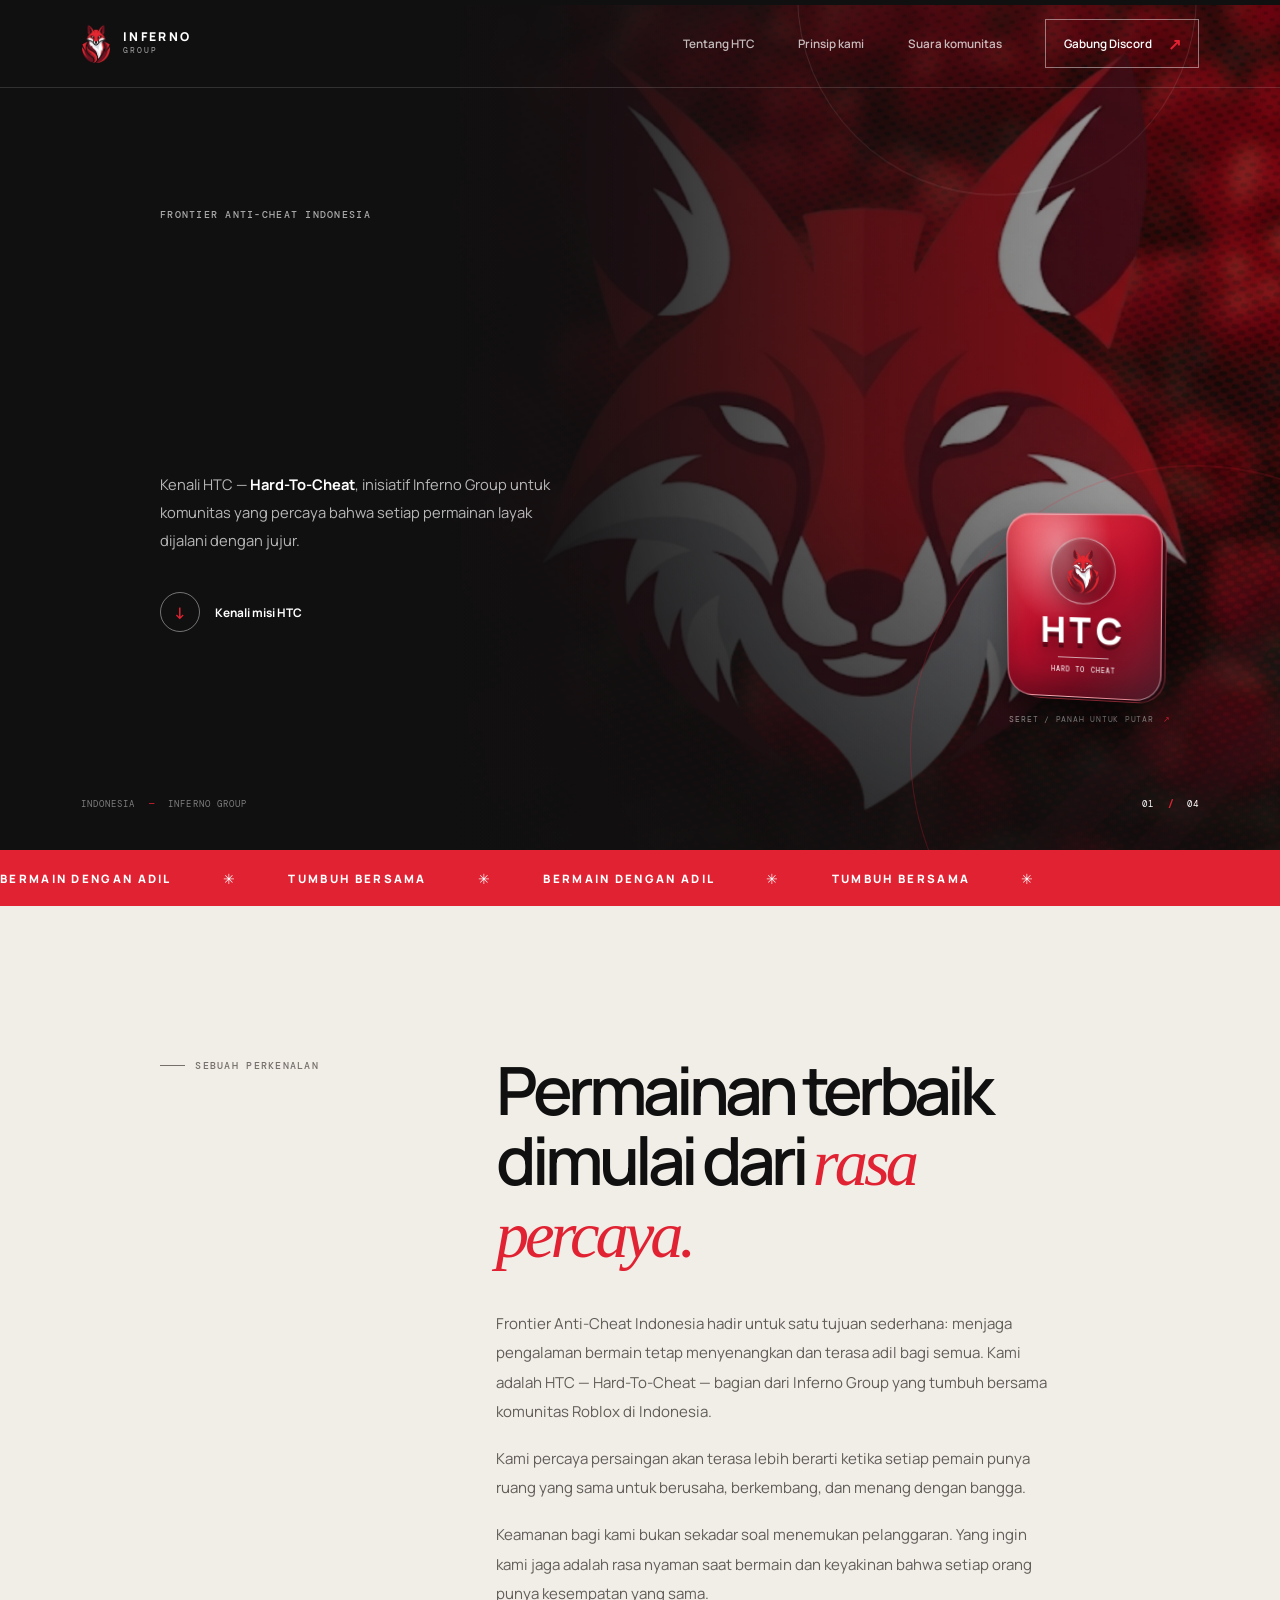
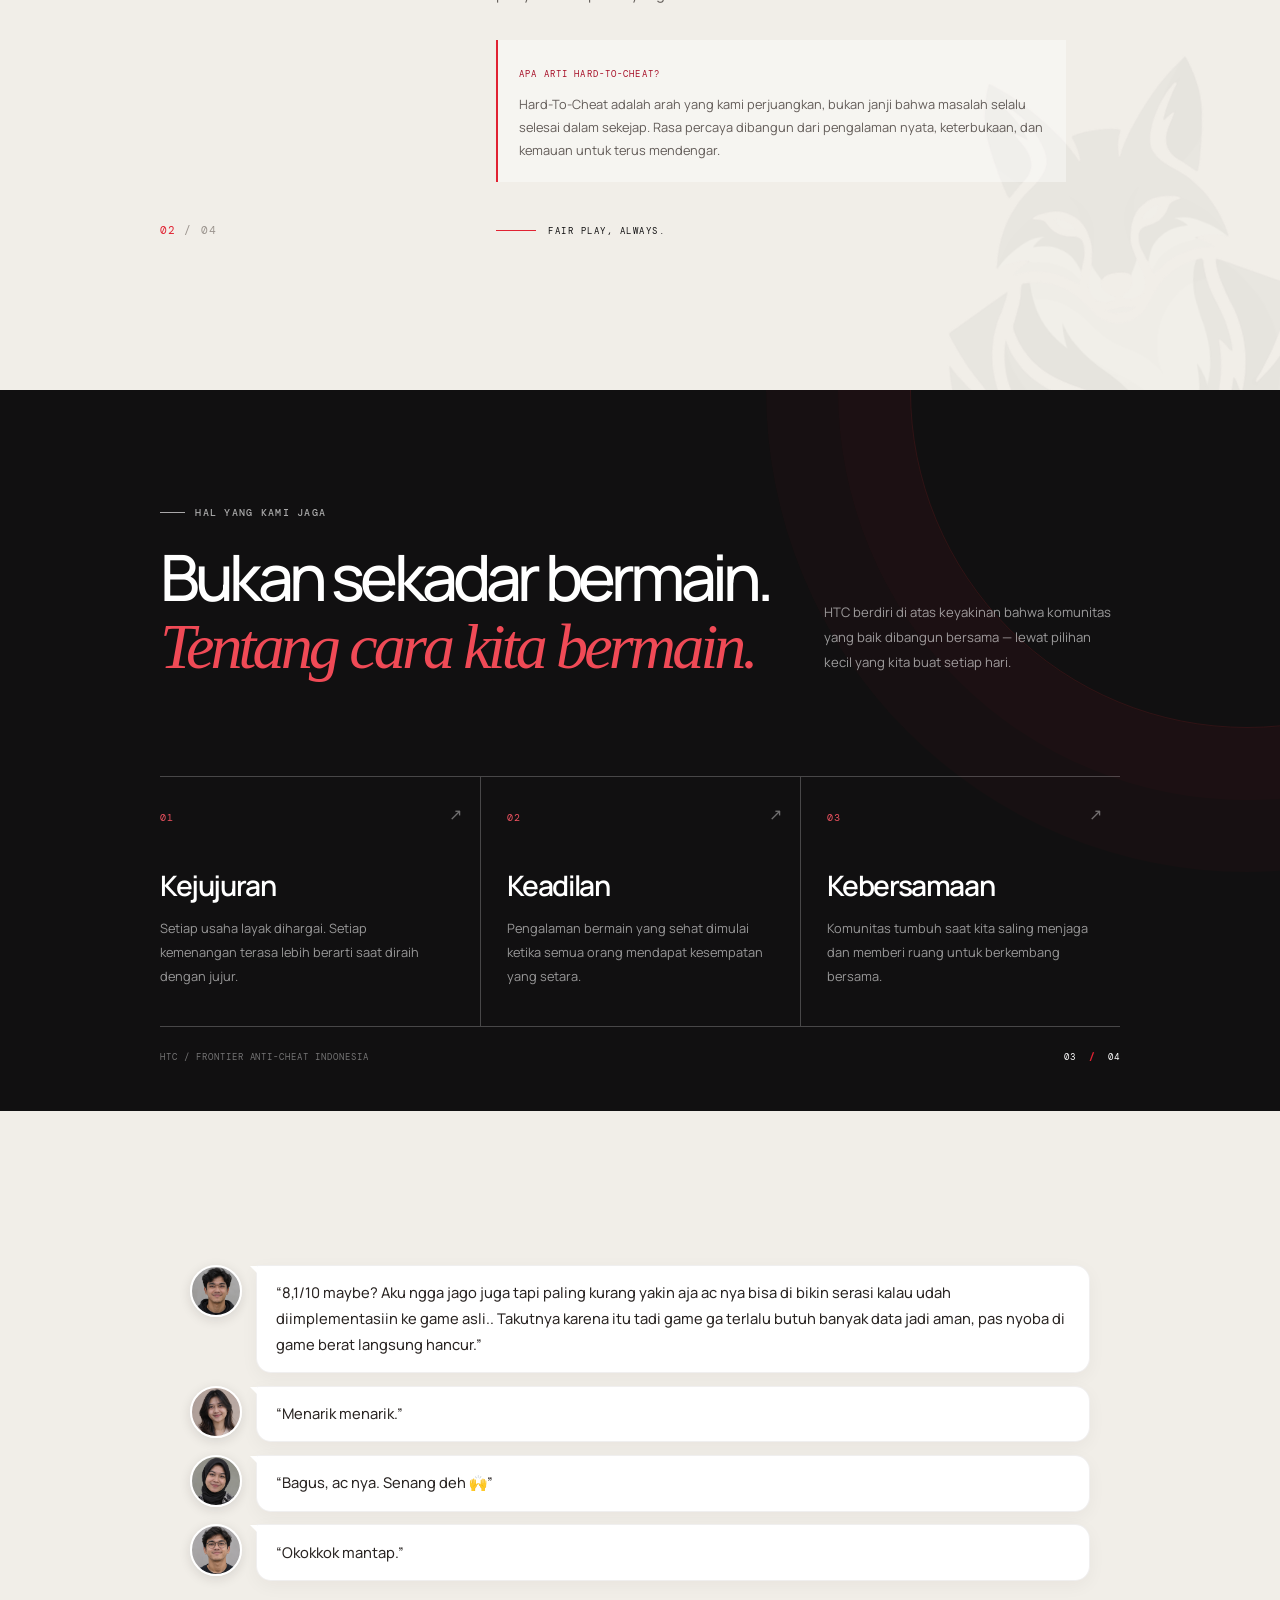
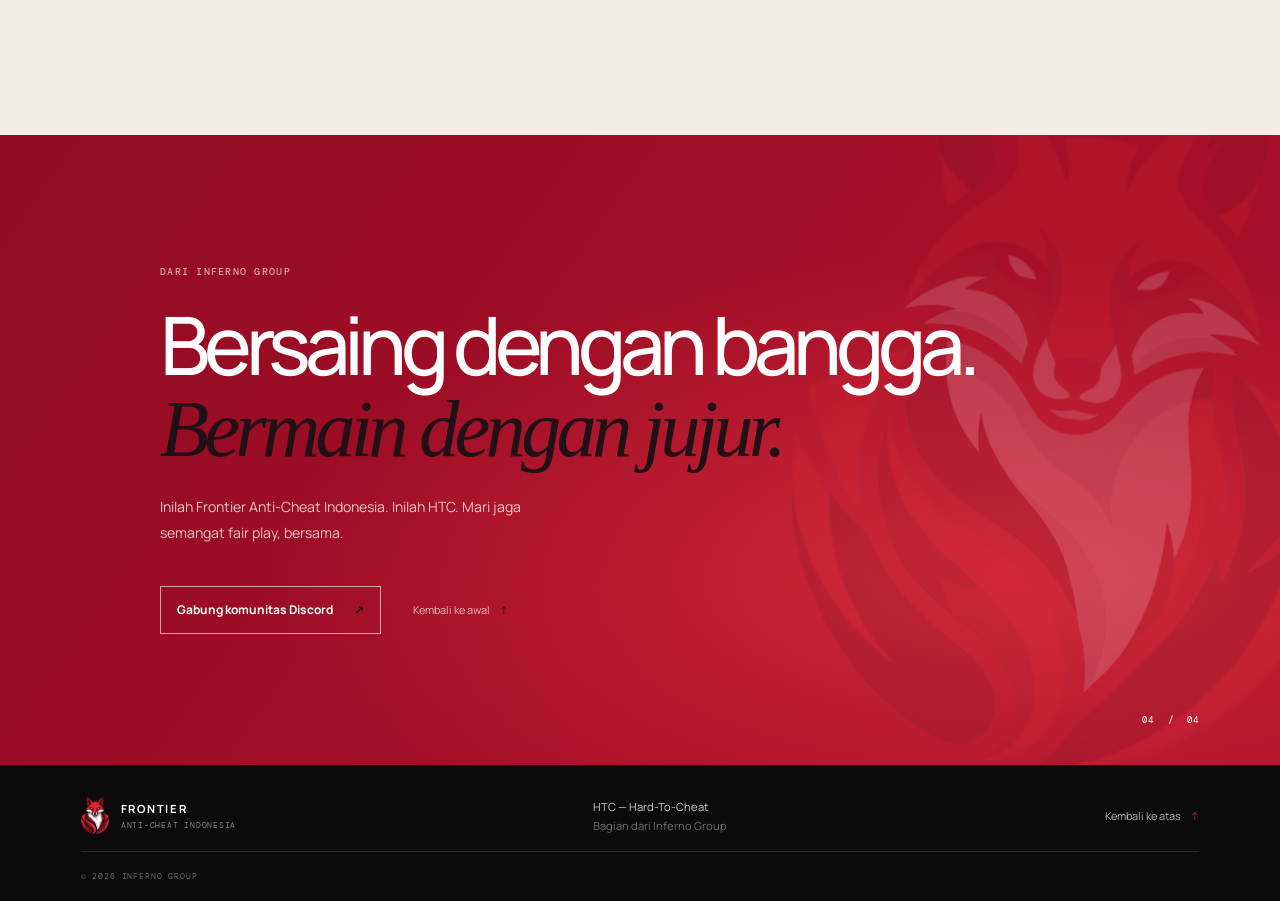
==== commit bedc0780: "Refresh cached HTC logo assets" ====
--- a/site/index.html
+++ b/site/index.html
@@ -7,8 +7,8 @@
     <meta name="description" content="Kenali Frontier Anti-Cheat Indonesia — HTC (Hard-To-Cheat), bagian dari Inferno Group. Bersama menjaga ruang bermain yang lebih adil.">
     <title>Frontier Anti-Cheat Indonesia — HTC</title>
     <link rel="icon" type="image/png" href="assets/inferno-group-mark.png">
-    <link rel="stylesheet" href="styles.css">
-    <script src="script.js" defer></script>
+    <link rel="stylesheet" href="styles.css?v=htc3d">
+    <script src="script.js?v=htc3d" defer></script>
   </head>
   <body>
     <a class="skip-link" href="#main">Lewati ke konten</a>
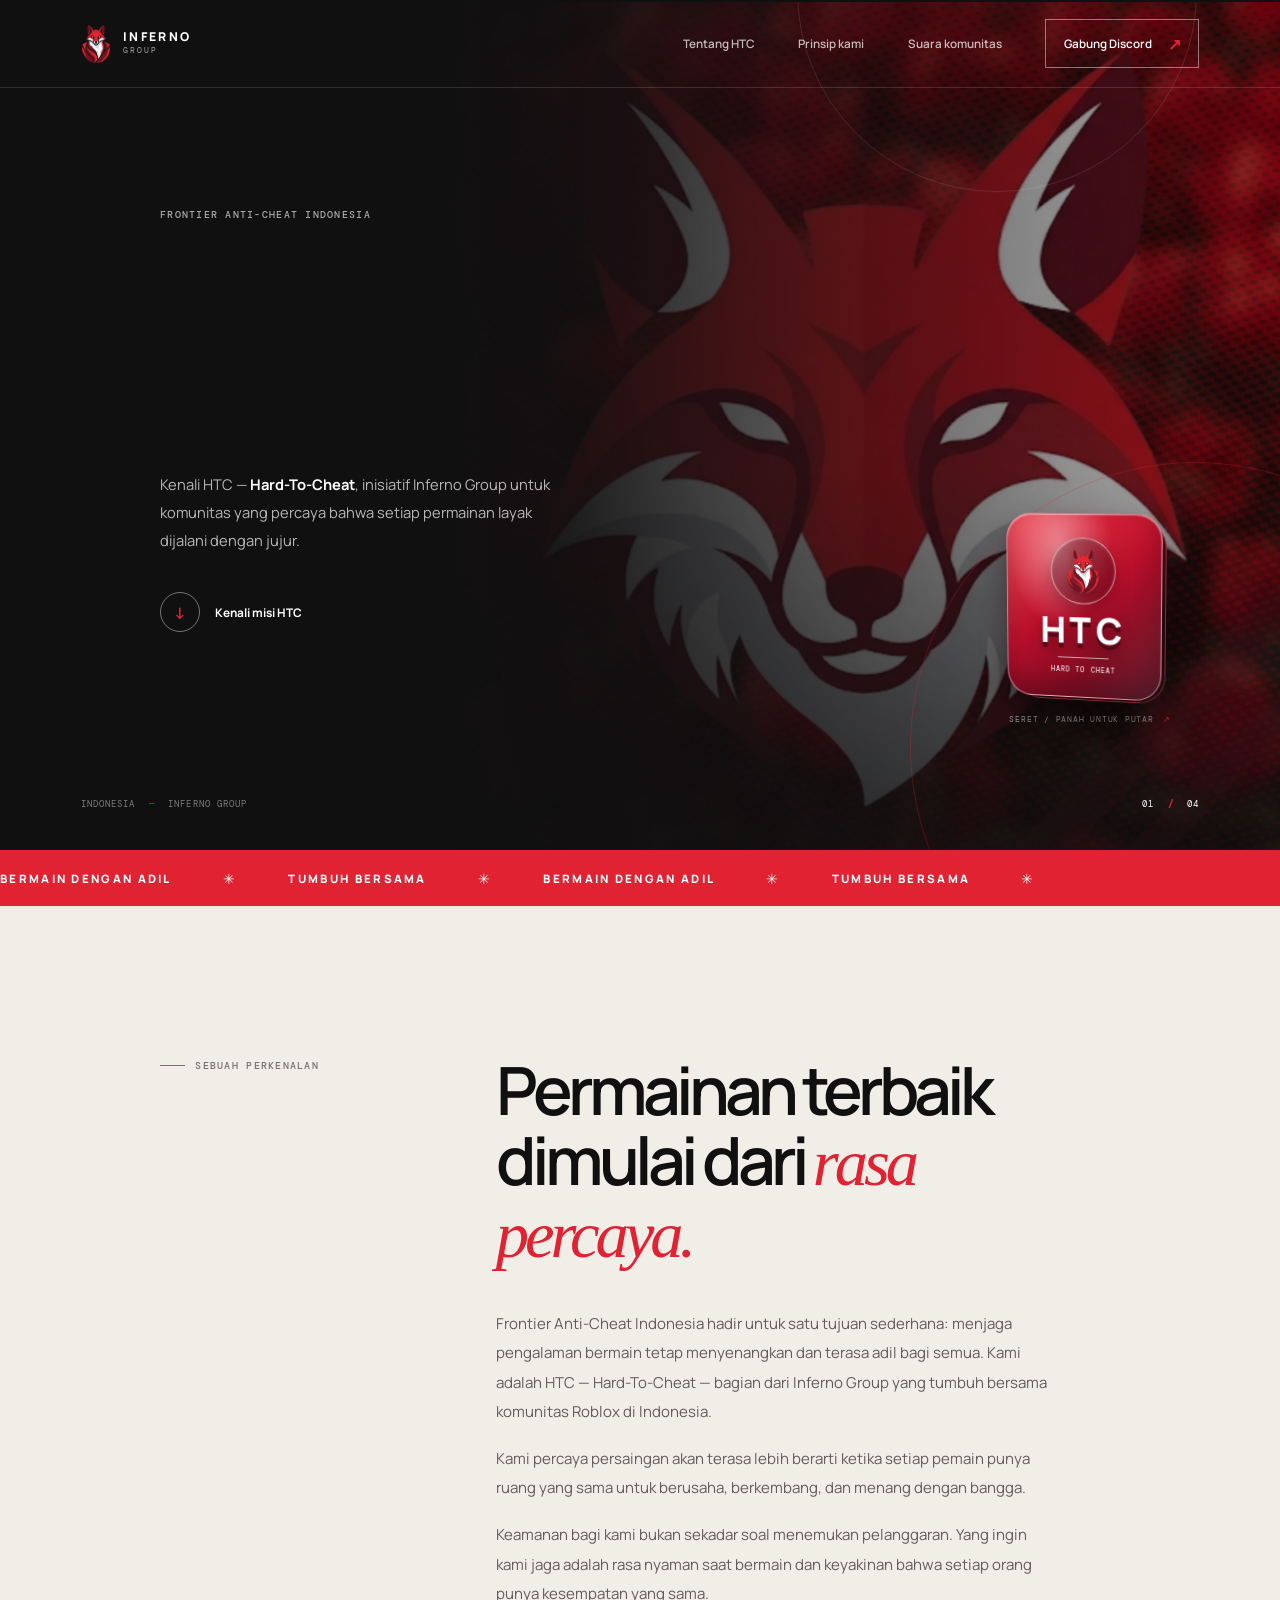
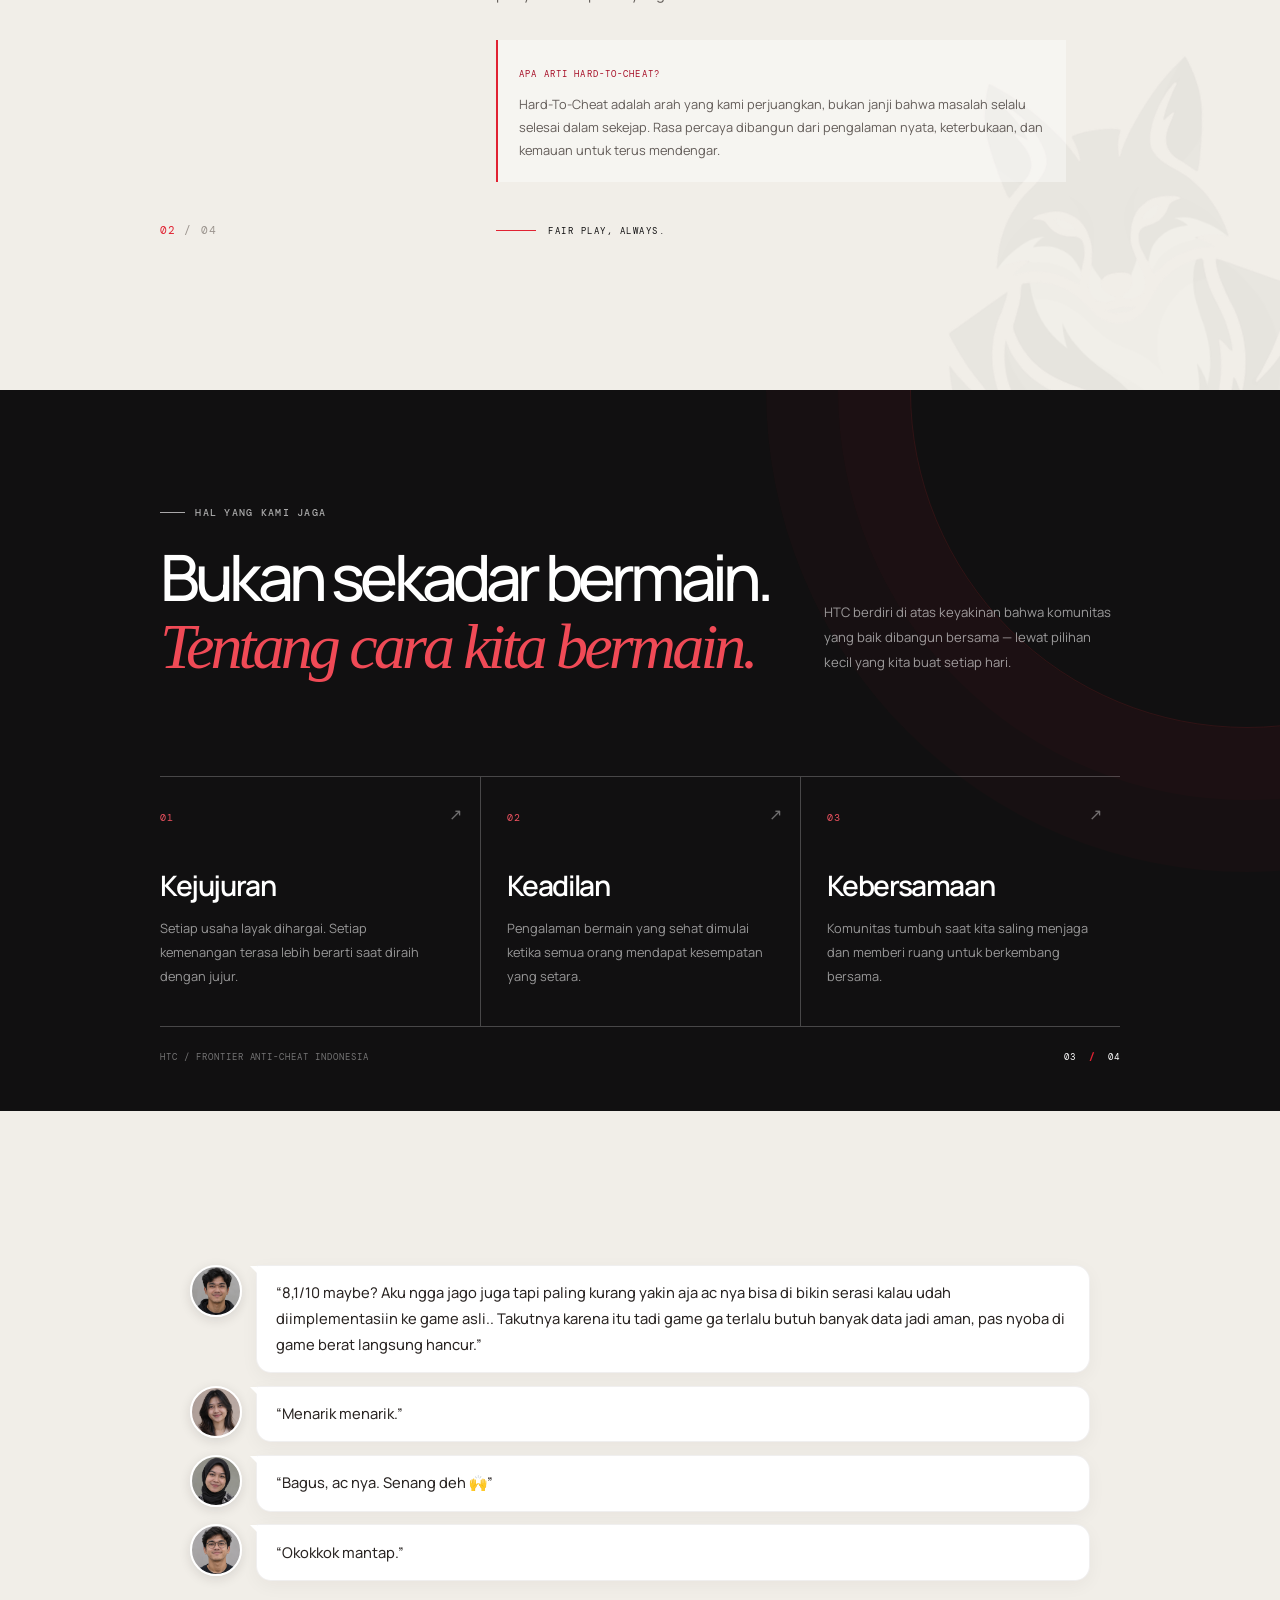
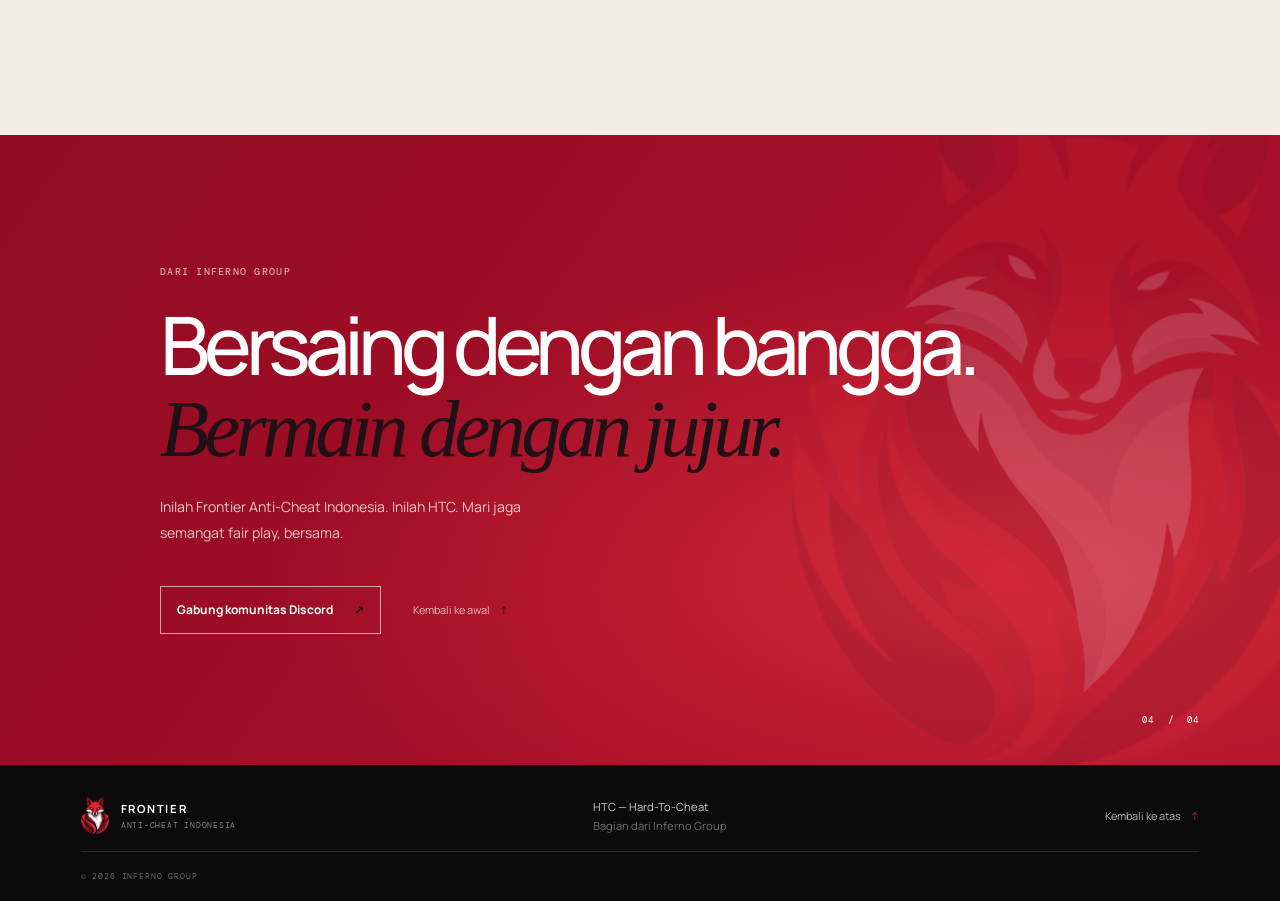
==== commit 7c4bc589: "Make HTC logo rotation visibly animated" ====
--- a/site/index.html
+++ b/site/index.html
@@ -7,8 +7,8 @@
     <meta name="description" content="Kenali Frontier Anti-Cheat Indonesia — HTC (Hard-To-Cheat), bagian dari Inferno Group. Bersama menjaga ruang bermain yang lebih adil.">
     <title>Frontier Anti-Cheat Indonesia — HTC</title>
     <link rel="icon" type="image/png" href="assets/inferno-group-mark.png">
-    <link rel="stylesheet" href="styles.css?v=htc3d">
-    <script src="script.js?v=htc3d" defer></script>
+    <link rel="stylesheet" href="styles.css?v=htcspin">
+    <script src="script.js?v=htcspin" defer></script>
   </head>
   <body>
     <a class="skip-link" href="#main">Lewati ke konten</a>
@@ -55,21 +55,23 @@
           <span class="hero__index">01 <b>/</b> 04</span>
         </div>
         <button class="htc-logo" type="button" data-htc-logo aria-label="Logo HTC tiga dimensi. Seret untuk memutar, atau gunakan tombol panah." aria-describedby="htc-logo-hint">
-          <span class="htc-logo__model" aria-hidden="true">
-            <span class="htc-logo__side"></span>
-            <span class="htc-logo__face htc-logo__face--front">
-              <span class="htc-logo__symbol"><img src="assets/inferno-group-mark.png" alt=""></span>
-              <span class="htc-logo__letters">HTC</span>
-              <span class="htc-logo__rule"></span>
-              <span class="htc-logo__tagline">HARD TO CHEAT</span>
-              <span class="htc-logo__shine"></span>
-            </span>
-            <span class="htc-logo__face htc-logo__face--back">
-              <span class="htc-logo__symbol"><img src="assets/inferno-group-mark.png" alt=""></span>
-              <span class="htc-logo__letters">HTC</span>
-              <span class="htc-logo__rule"></span>
-              <span class="htc-logo__tagline">INFERNO GROUP</span>
-              <span class="htc-logo__shine"></span>
+          <span class="htc-logo__spin" aria-hidden="true">
+            <span class="htc-logo__model">
+              <span class="htc-logo__side"></span>
+              <span class="htc-logo__face htc-logo__face--front">
+                <span class="htc-logo__symbol"><img src="assets/inferno-group-mark.png" alt=""></span>
+                <span class="htc-logo__letters">HTC</span>
+                <span class="htc-logo__rule"></span>
+                <span class="htc-logo__tagline">HARD TO CHEAT</span>
+                <span class="htc-logo__shine"></span>
+              </span>
+              <span class="htc-logo__face htc-logo__face--back">
+                <span class="htc-logo__symbol"><img src="assets/inferno-group-mark.png" alt=""></span>
+                <span class="htc-logo__letters">HTC</span>
+                <span class="htc-logo__rule"></span>
+                <span class="htc-logo__tagline">INFERNO GROUP</span>
+                <span class="htc-logo__shine"></span>
+              </span>
             </span>
           </span>
         </button>
--- a/site/styles.css
+++ b/site/styles.css
@@ -69,6 +69,11 @@
 .htc-logo { position: absolute; z-index: 3; right: 9%; bottom: 18%; width: 158px; height: 184px; padding: 0; border: 0; border-radius: 26px; color: #fff; background: transparent; cursor: grab; perspective: 1000px; touch-action: none; -webkit-tap-highlight-color: transparent; }
 .htc-logo:active { cursor: grabbing; }
 .htc-logo:focus-visible { outline-color: #fff; outline-offset: 9px; }
+.htc-logo::before { position: absolute; z-index: -1; inset: 18%; border-radius: 50%; background: rgba(225,34,50,.7); content: ''; filter: blur(27px); opacity: .5; transition: opacity .3s ease, transform .4s ease; }
+.htc-logo:hover::before { opacity: .9; transform: scale(1.24); }
+.htc-logo__spin { position: absolute; inset: 0; transform-style: preserve-3d; }
+.htc-logo__spin { animation: htc-logo-spin 10s linear infinite; }
+.htc-logo.is-dragging .htc-logo__spin, .htc-logo:focus-visible .htc-logo__spin { animation-play-state: paused; }
 .htc-logo__model { position: absolute; inset: 0; transform: rotateX(var(--logo-x,-7deg)) rotateY(var(--logo-y,-14deg)); transform-style: preserve-3d; transition: transform .24s cubic-bezier(.2,.7,.2,1); will-change: transform; }
 .htc-logo.is-dragging .htc-logo__model { transition: none; }
 .htc-logo__side { position: absolute; inset: 7px 0 -8px; border: 1px solid rgba(255,95,104,.4); border-radius: 28px; background: linear-gradient(145deg,#74101f,#260811 72%); box-shadow: 0 24px 36px rgba(0,0,0,.36); transform: translateZ(-12px); }
@@ -190,7 +195,7 @@
 .motion-ready .hero .round-link[data-reveal] { transition-delay: .23s; }
 .motion-ready .site-header { animation: header-arrive .8s cubic-bezier(.16,1,.3,1) .18s both; }
 .motion-ready .hero__meta { animation: meta-arrive .8s cubic-bezier(.16,1,.3,1) .72s both; }
-.motion-ready .htc-logo { animation: htc-logo-arrive .85s cubic-bezier(.16,1,.3,1) .68s both, htc-logo-float 6s ease-in-out 1.5s infinite; }
+.motion-ready .htc-logo { animation: htc-logo-arrive .85s cubic-bezier(.16,1,.3,1) .68s both; }
 .motion-ready .principle:nth-child(2) { transition-delay: .1s; }
 .motion-ready .principle:nth-child(3) { transition-delay: .2s; }
 .motion-ready .voices__grid .community-message:nth-child(2) { transition-delay: .08s; }
@@ -212,7 +217,13 @@
 @keyframes art-arrive { from { opacity: .15; clip-path: inset(0 0 0 38%); transform: scale(1.16); } to { opacity: .78; clip-path: inset(0); transform: scale(1.06); } }
 @keyframes art-drift { from { transform: scale(1.06) translate3d(0,0,0); } to { transform: scale(1.1) translate3d(-1.2%, .6%, 0); } }
 @keyframes htc-logo-arrive { from { opacity: 0; filter: blur(8px); } to { opacity: 1; filter: blur(0); } }
-@keyframes htc-logo-float { 50% { transform: translateY(-7px); } }
+@keyframes htc-logo-spin {
+  0% { transform: translateY(0) rotateY(0deg); }
+  25% { transform: translateY(-8px) rotateY(90deg); }
+  50% { transform: translateY(0) rotateY(180deg); }
+  75% { transform: translateY(-8px) rotateY(270deg); }
+  100% { transform: translateY(0) rotateY(360deg); }
+}
 @keyframes ticker-scroll { to { transform: translateX(-50%); } }
 @keyframes closing-drift { to { transform: translate(1.5%, -52%) rotate(2deg); } }
 @keyframes ring-turn { to { transform: rotate(360deg); } }
@@ -324,4 +335,5 @@
   html.motion-ready body::before { display: none; }
   [data-ripple] > .tap-ripple { display: none; }
   .htc-logo { animation: none !important; }
-}
+  .htc-logo__spin { animation-duration: 10s !important; animation-iteration-count: infinite !important; }
+}
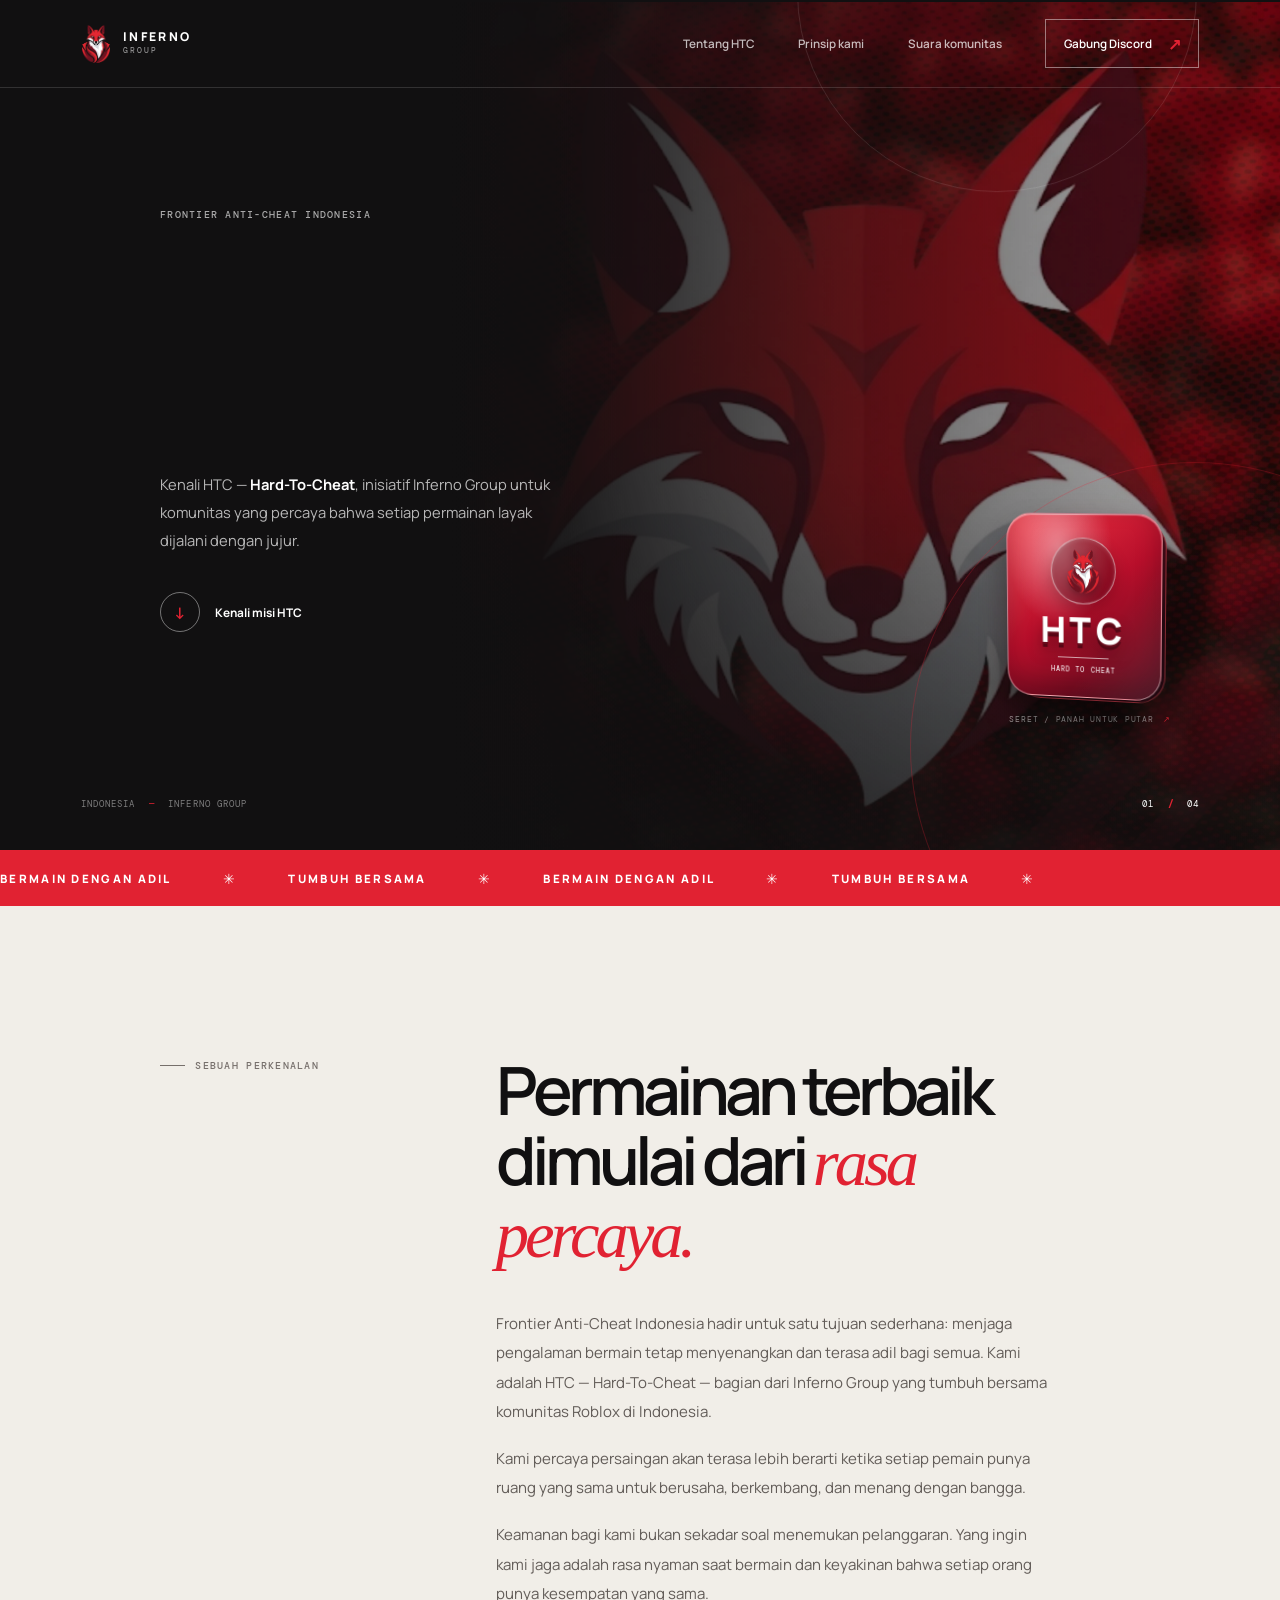
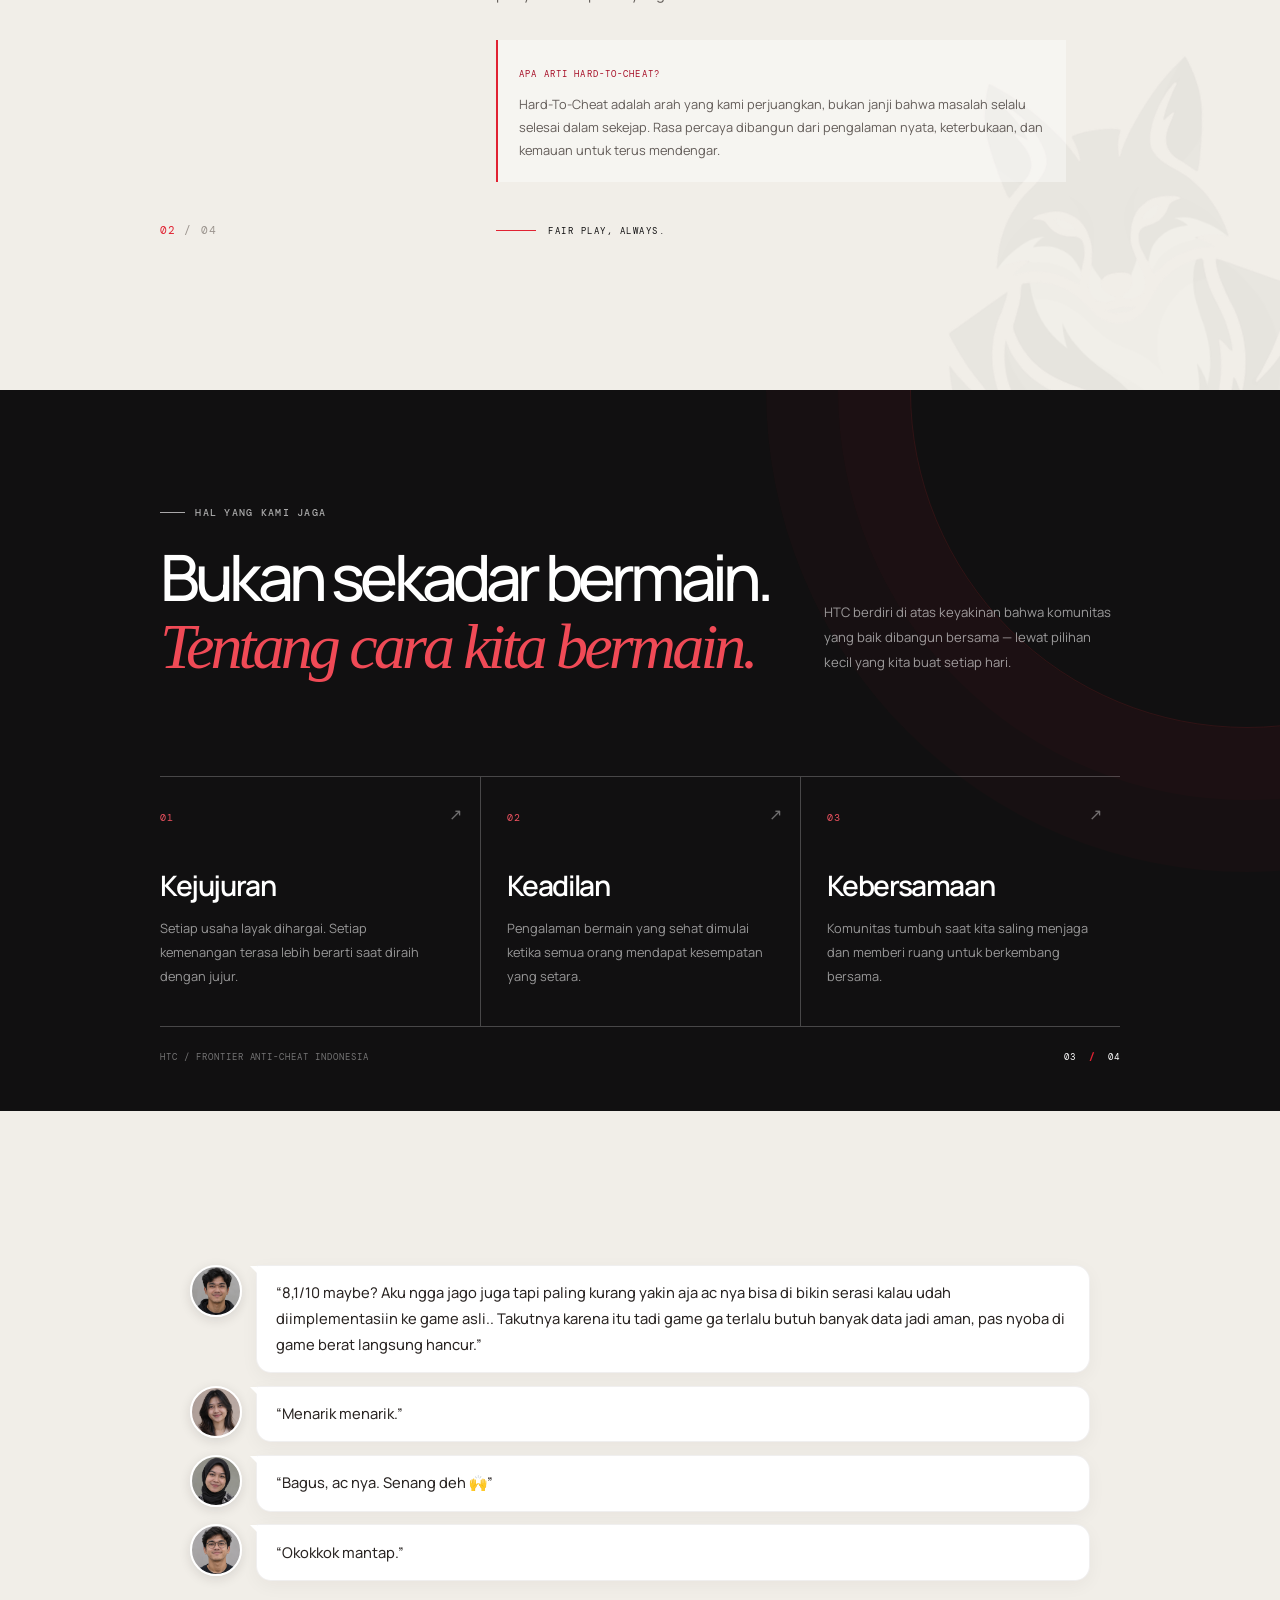
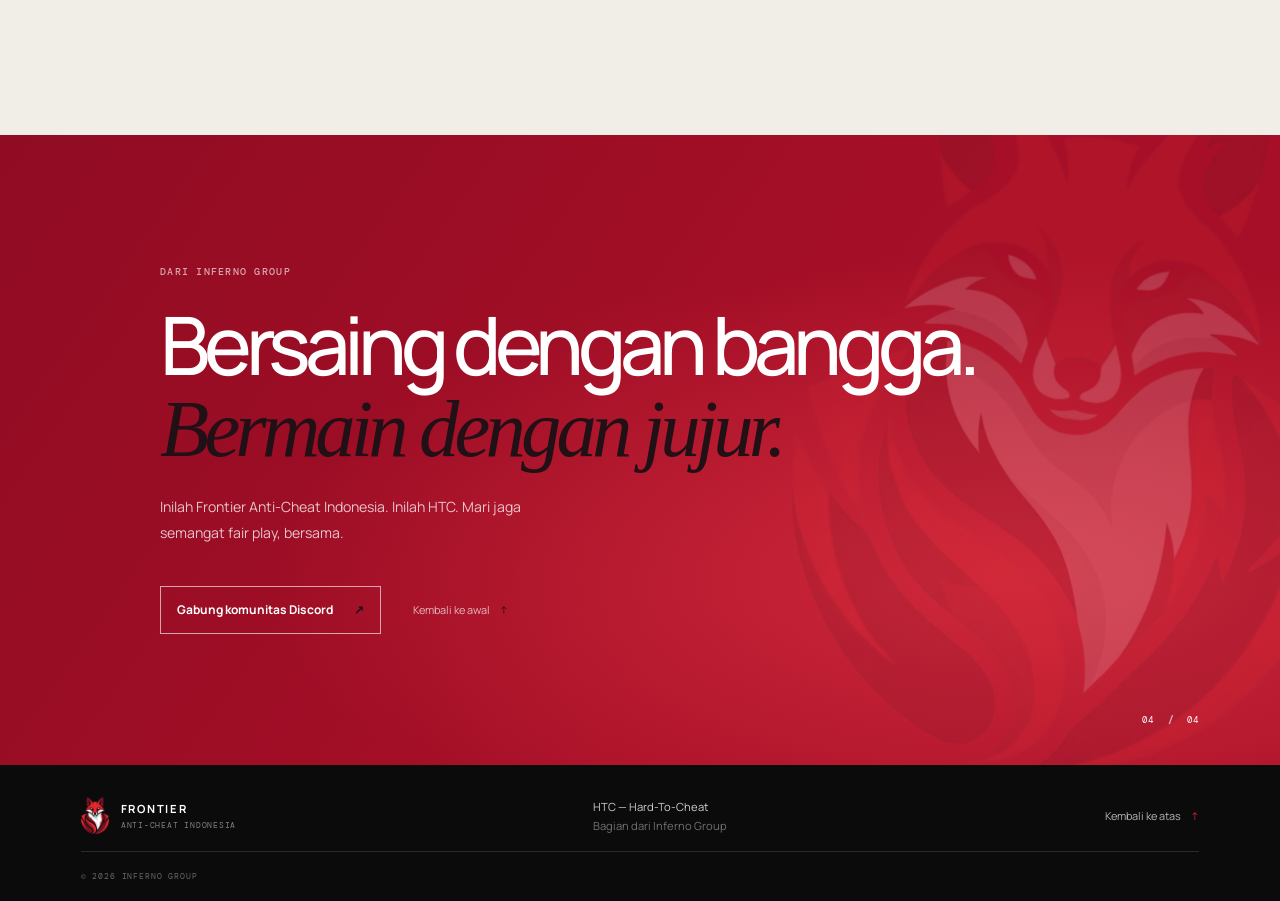
==== commit 377c3f4e: "Smooth section scrolling and reveal content on view" ====
--- a/site/index.html
+++ b/site/index.html
@@ -7,8 +7,8 @@
     <meta name="description" content="Kenali Frontier Anti-Cheat Indonesia — HTC (Hard-To-Cheat), bagian dari Inferno Group. Bersama menjaga ruang bermain yang lebih adil.">
     <title>Frontier Anti-Cheat Indonesia — HTC</title>
     <link rel="icon" type="image/png" href="assets/inferno-group-mark.png">
-    <link rel="stylesheet" href="styles.css?v=htcspin">
-    <script src="script.js?v=htcspin" defer></script>
+    <link rel="stylesheet" href="styles.css?v=htcscroll">
+    <script src="script.js?v=htcscroll" defer></script>
   </head>
   <body>
     <a class="skip-link" href="#main">Lewati ke konten</a>
--- a/site/styles.css
+++ b/site/styles.css
@@ -331,7 +331,10 @@
 
 @media (prefers-reduced-motion: reduce) {
   *, *::before, *::after { scroll-behavior: auto !important; animation-duration: .01ms !important; animation-iteration-count: 1 !important; transition-duration: .01ms !important; }
-  .motion-ready [data-reveal] { opacity: 1; transform: none; }
+  html { scroll-behavior: smooth !important; }
+  .motion-ready [data-reveal] { opacity: 0; transform: none !important; clip-path: none; transition-property: opacity !important; transition-duration: .72s !important; transition-timing-function: ease !important; }
+  .motion-ready [data-reveal].is-visible { opacity: 1; transform: none !important; }
+  .motion-ready .hero h1[data-reveal] { clip-path: none; }
   html.motion-ready body::before { display: none; }
   [data-ripple] > .tap-ripple { display: none; }
   .htc-logo { animation: none !important; }
